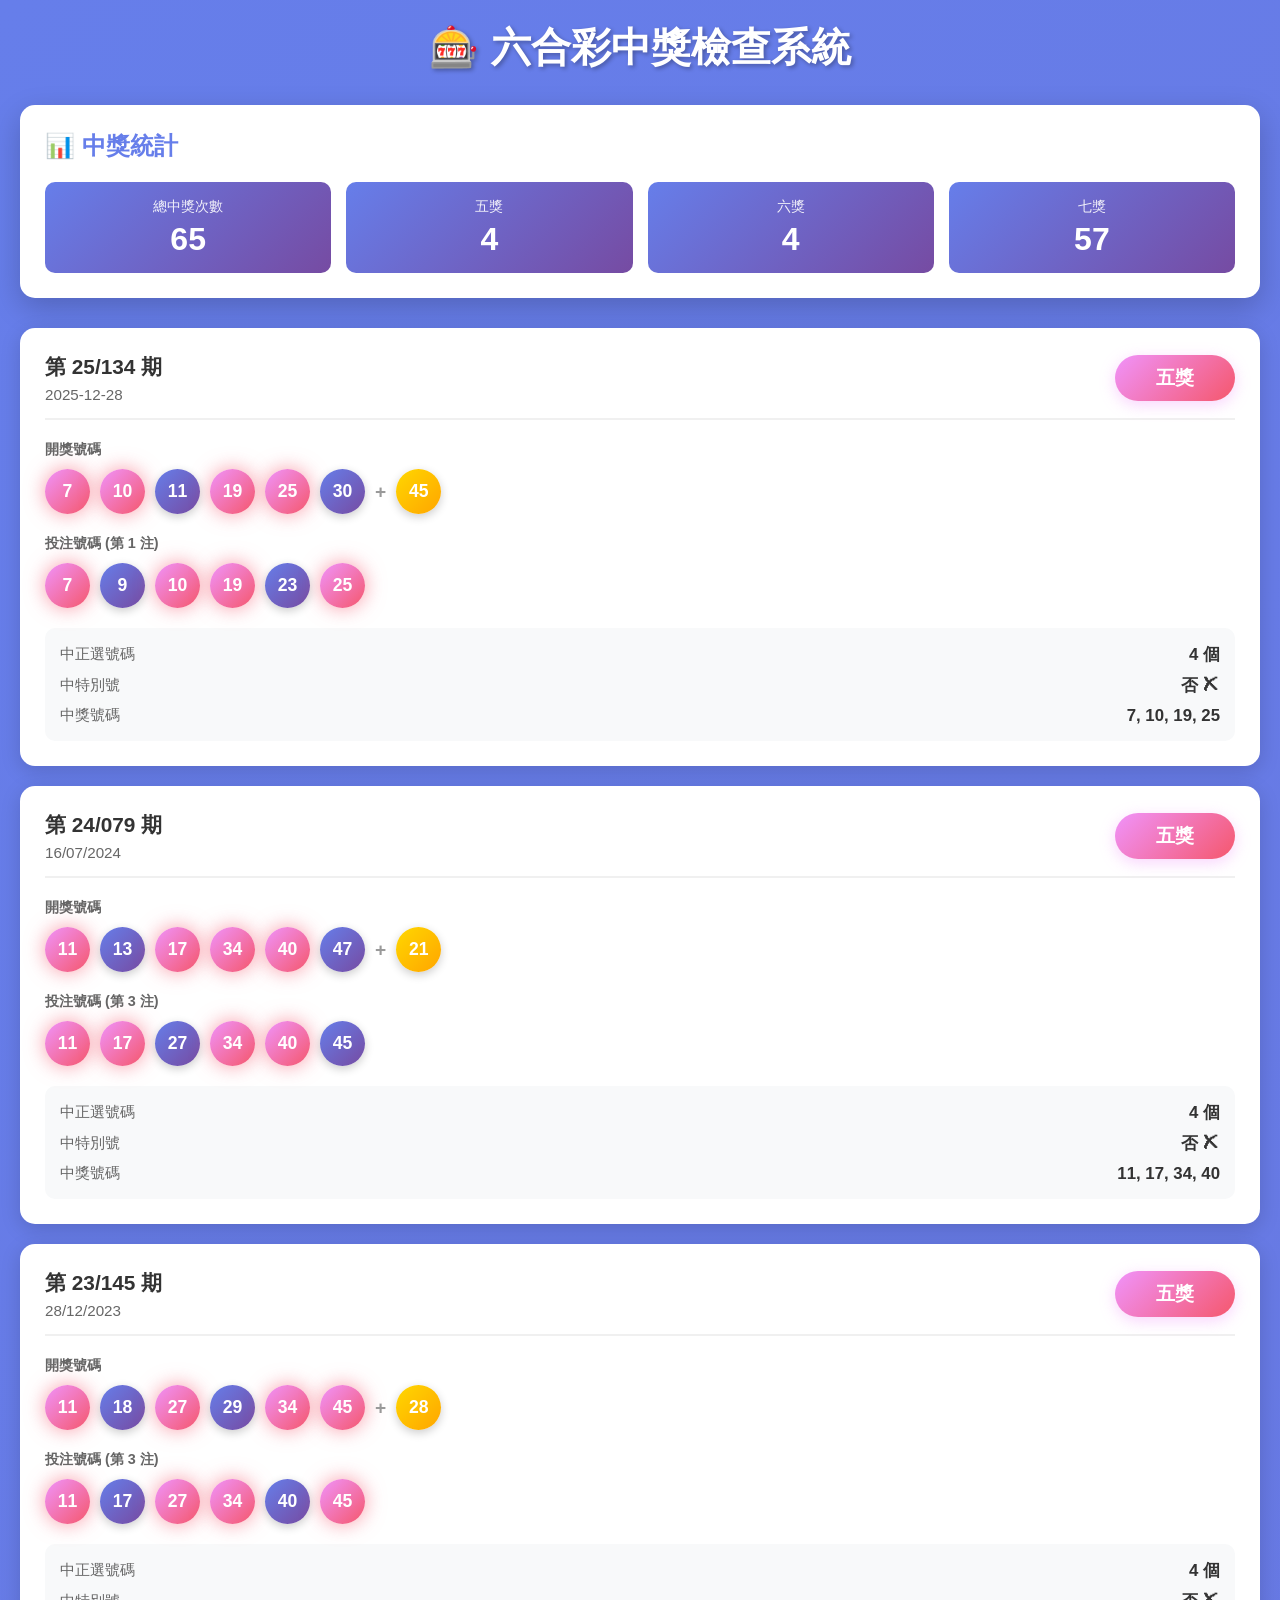
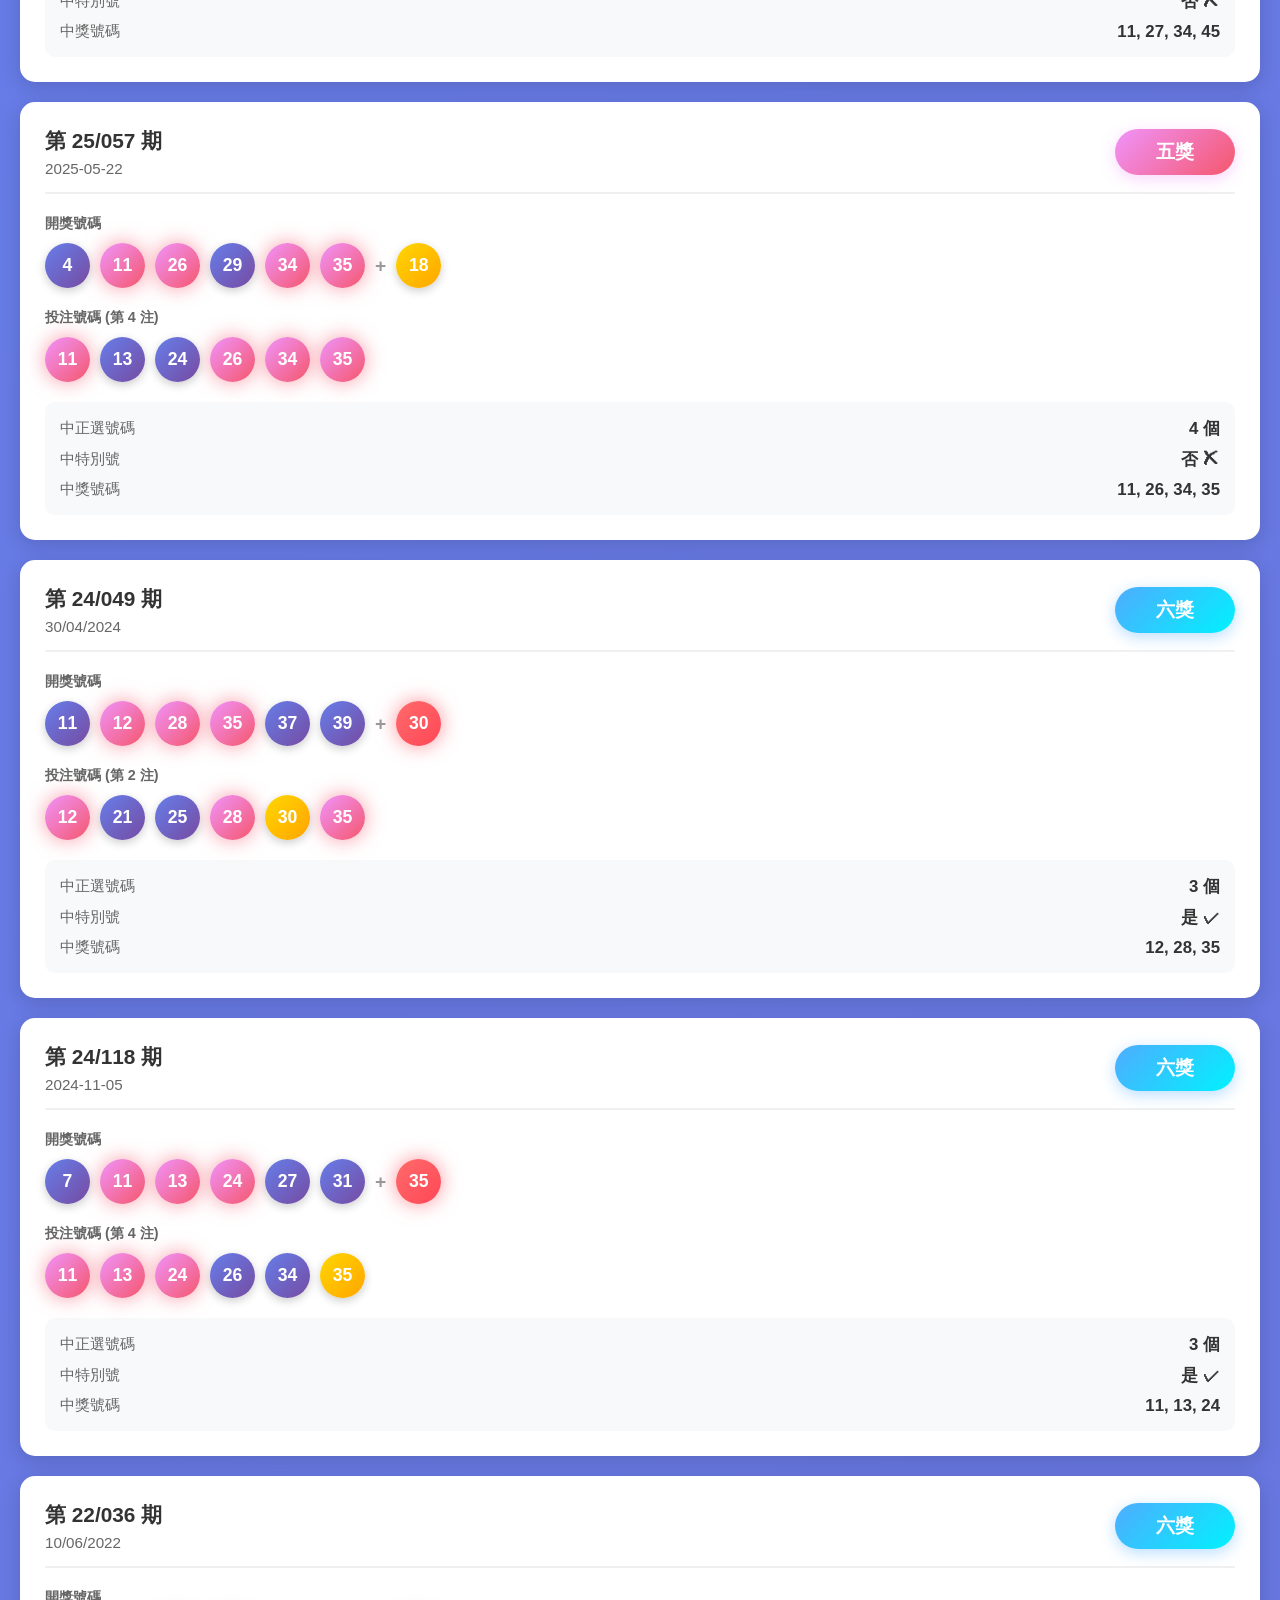
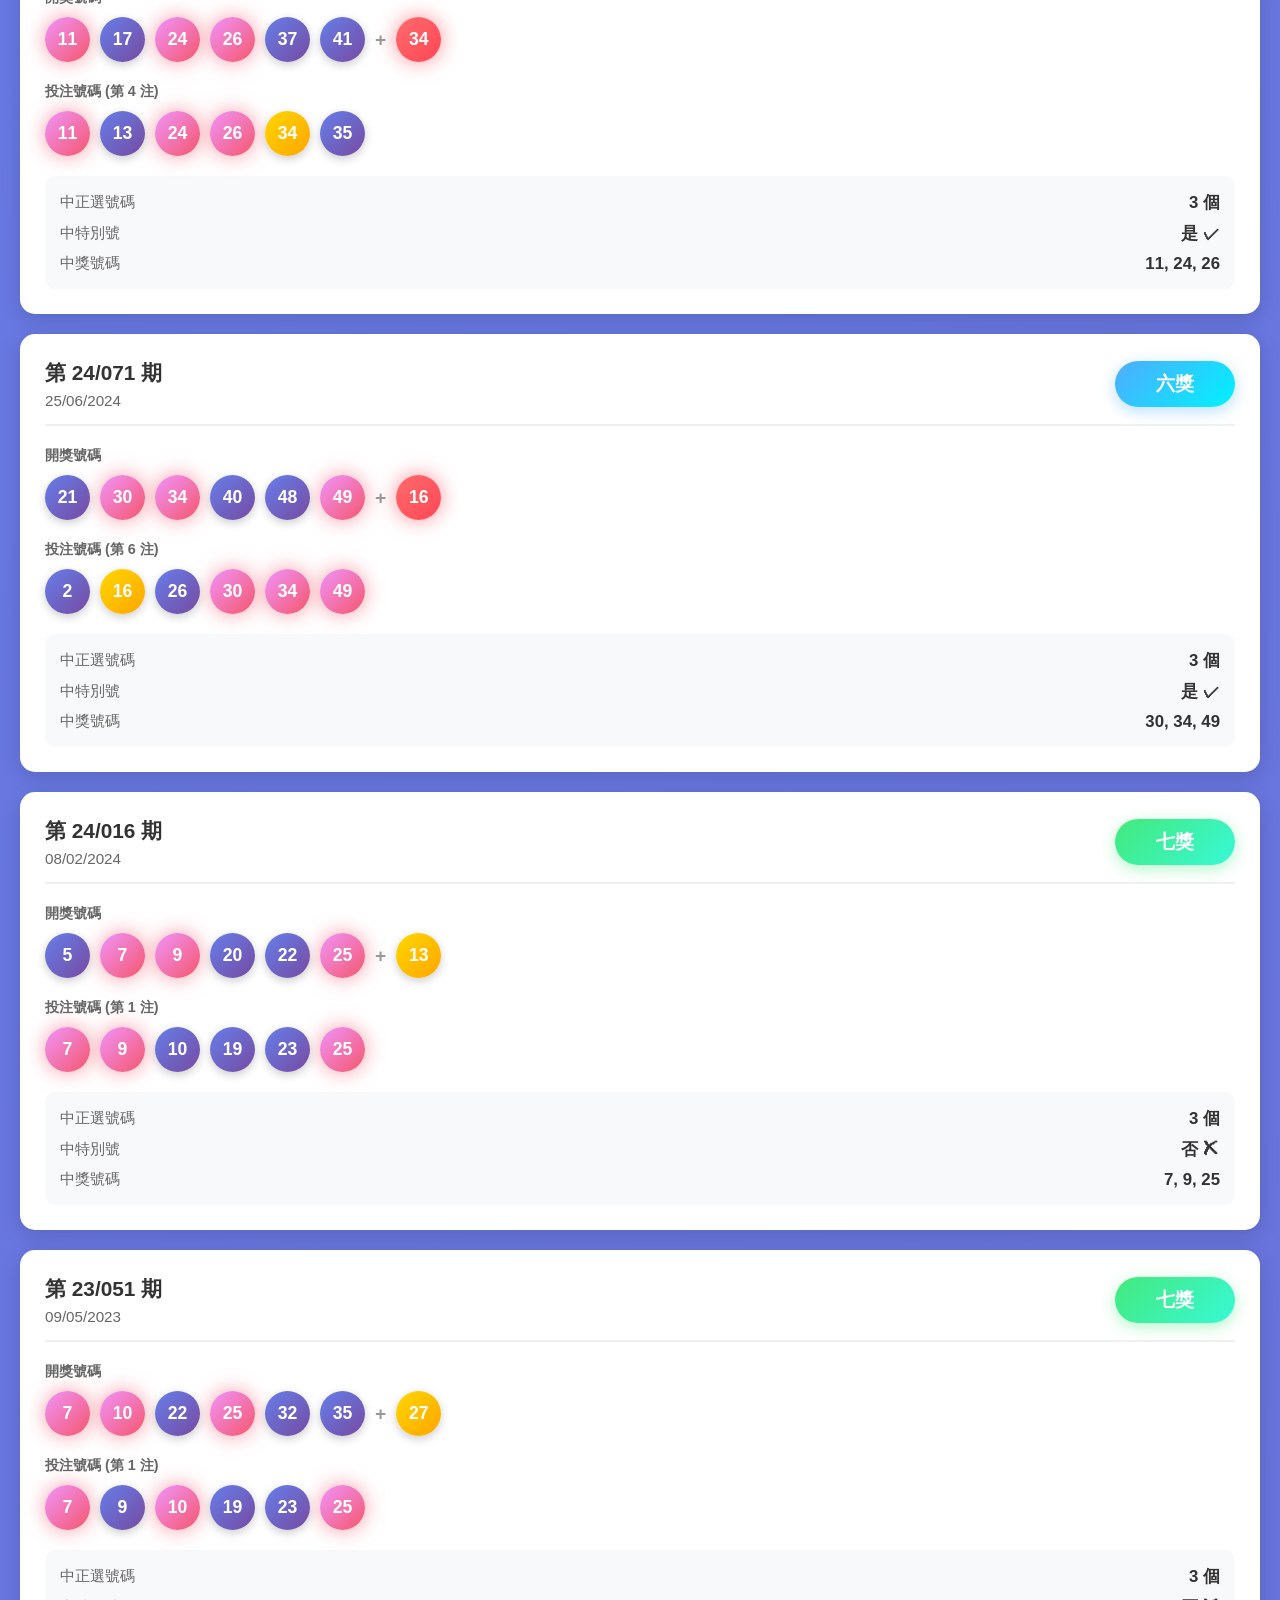
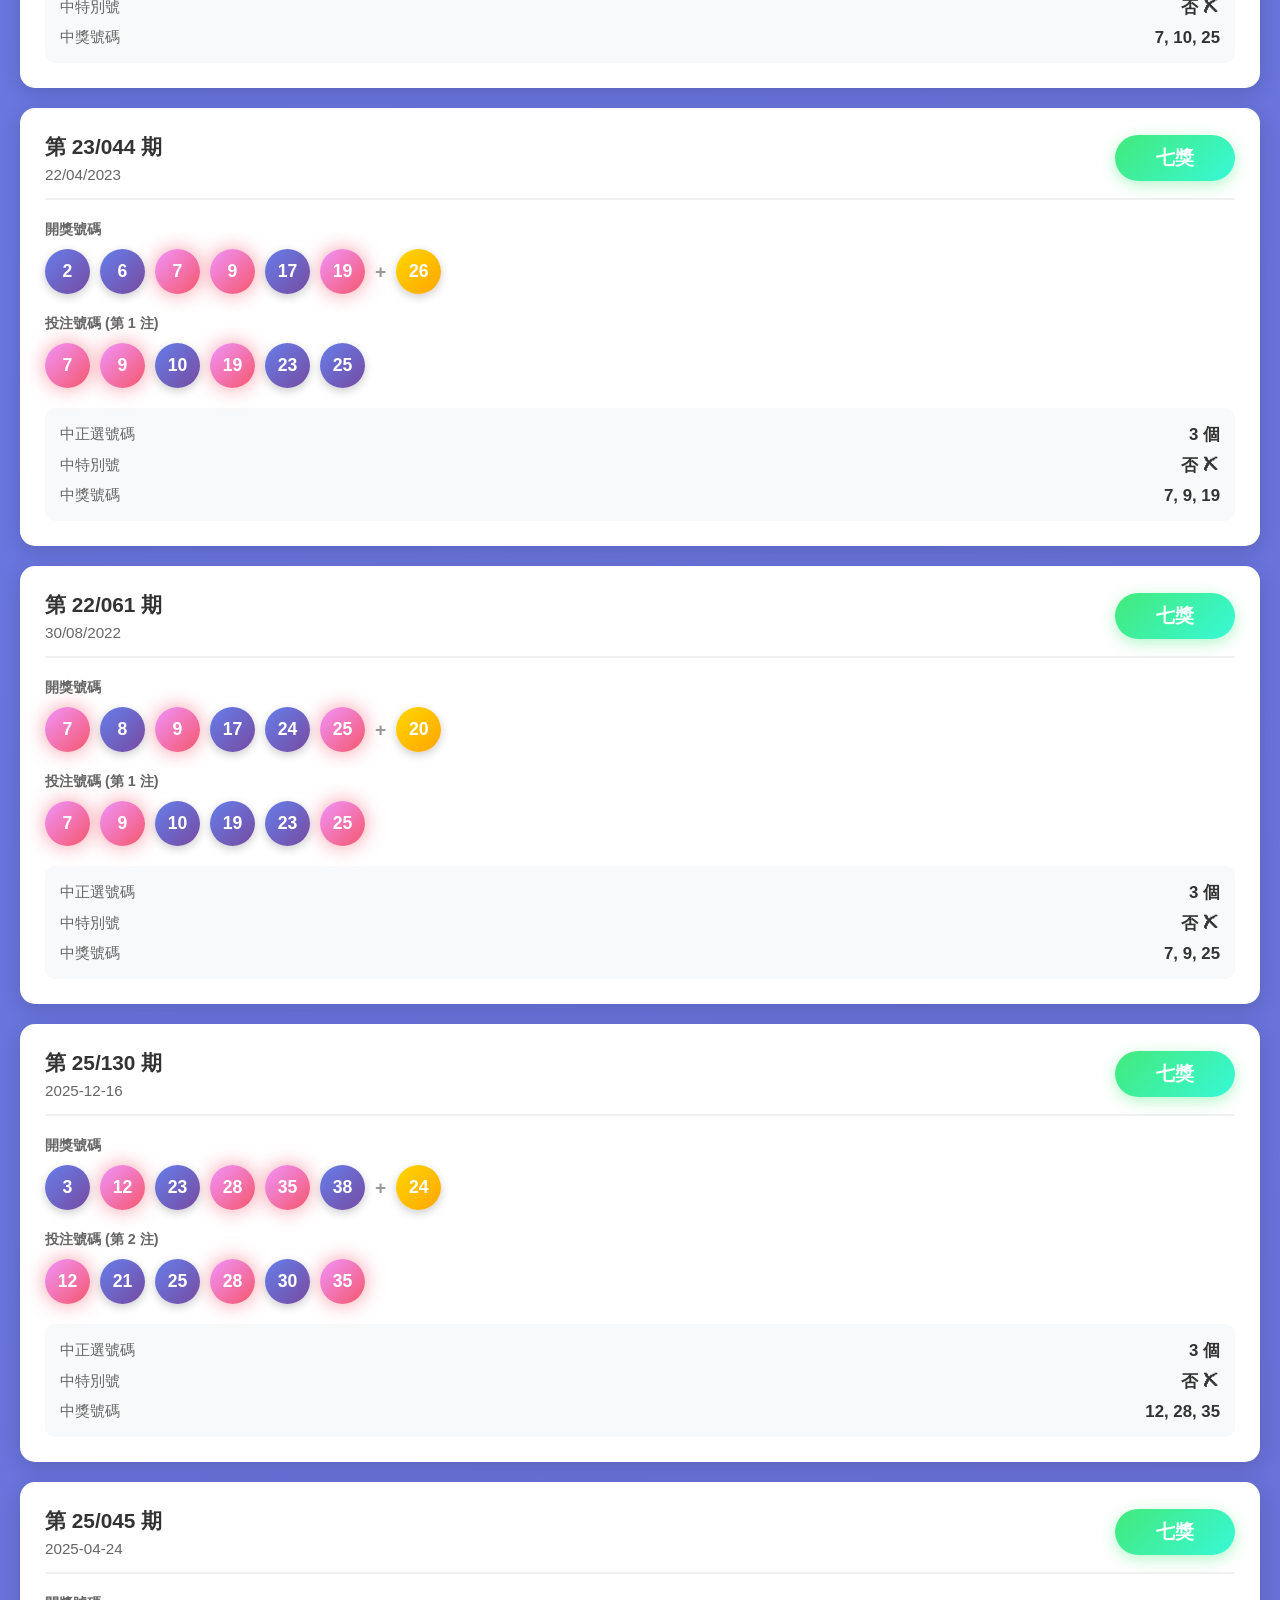
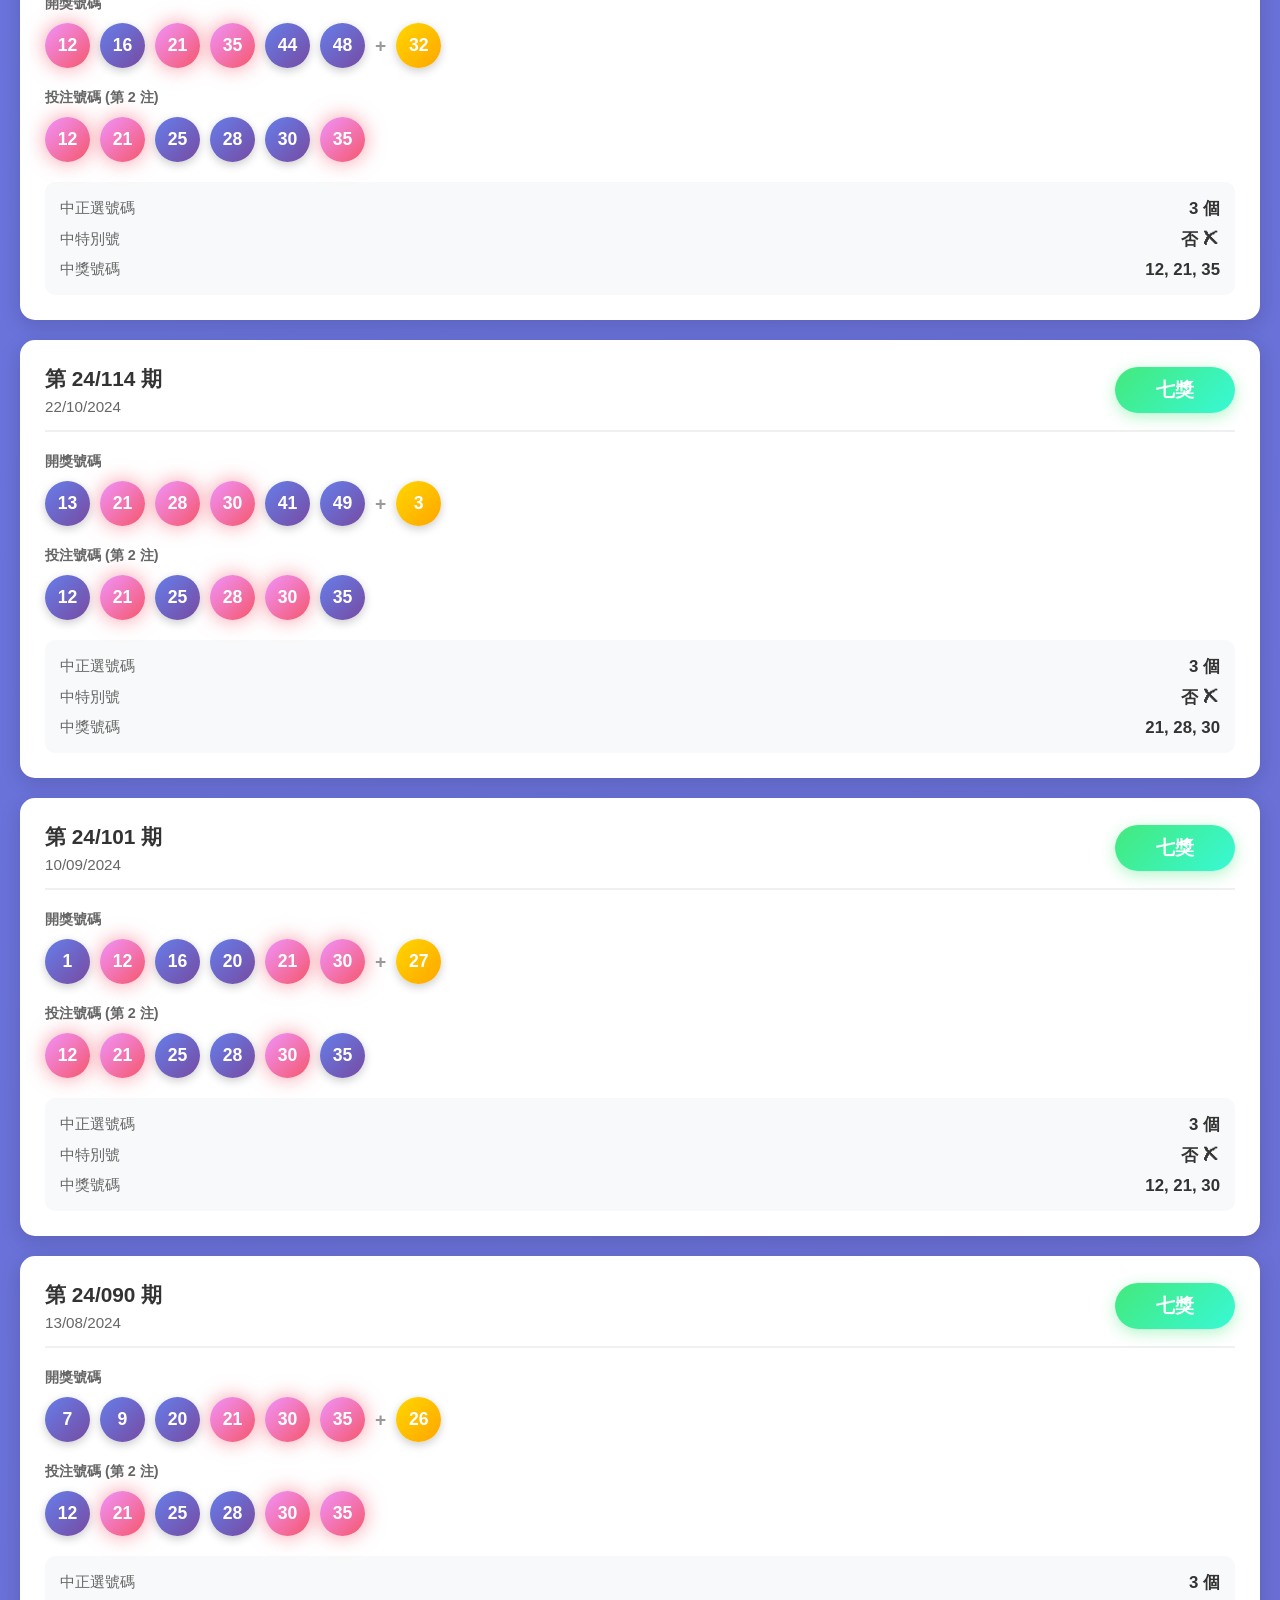
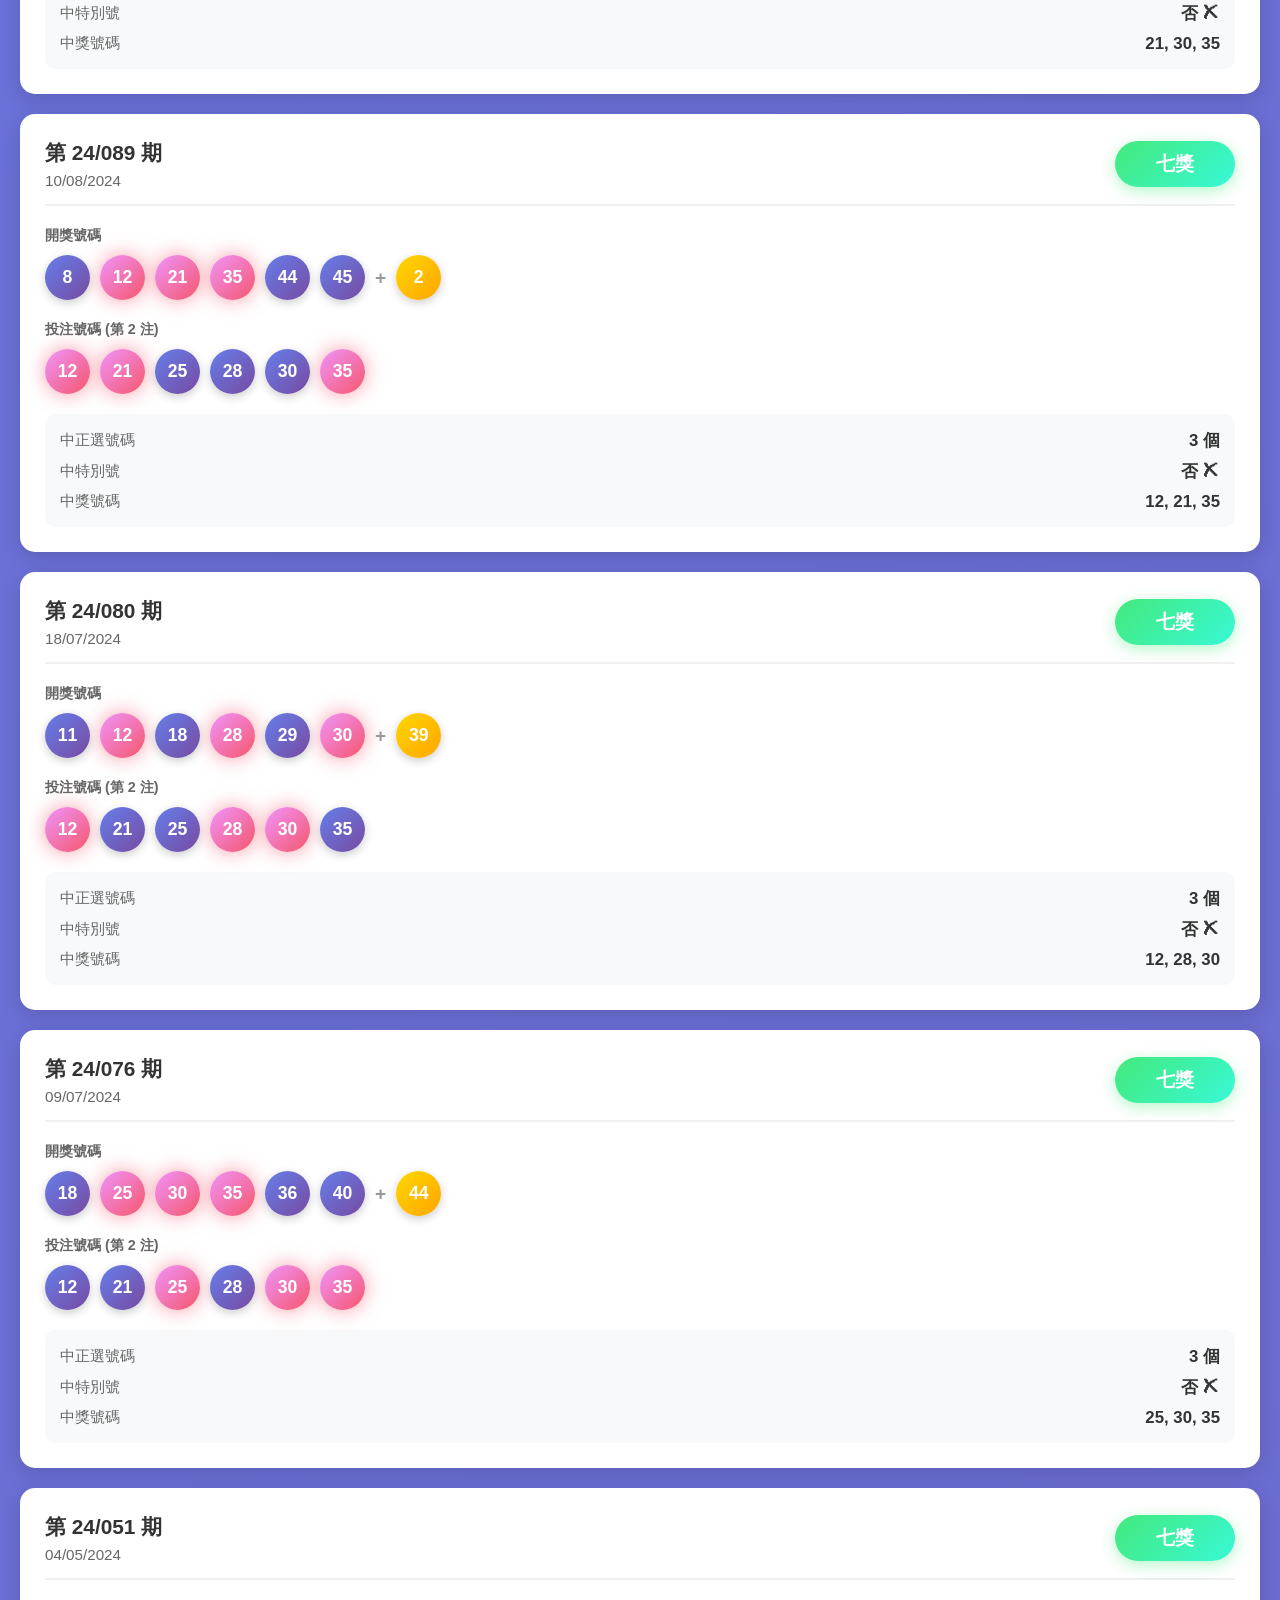
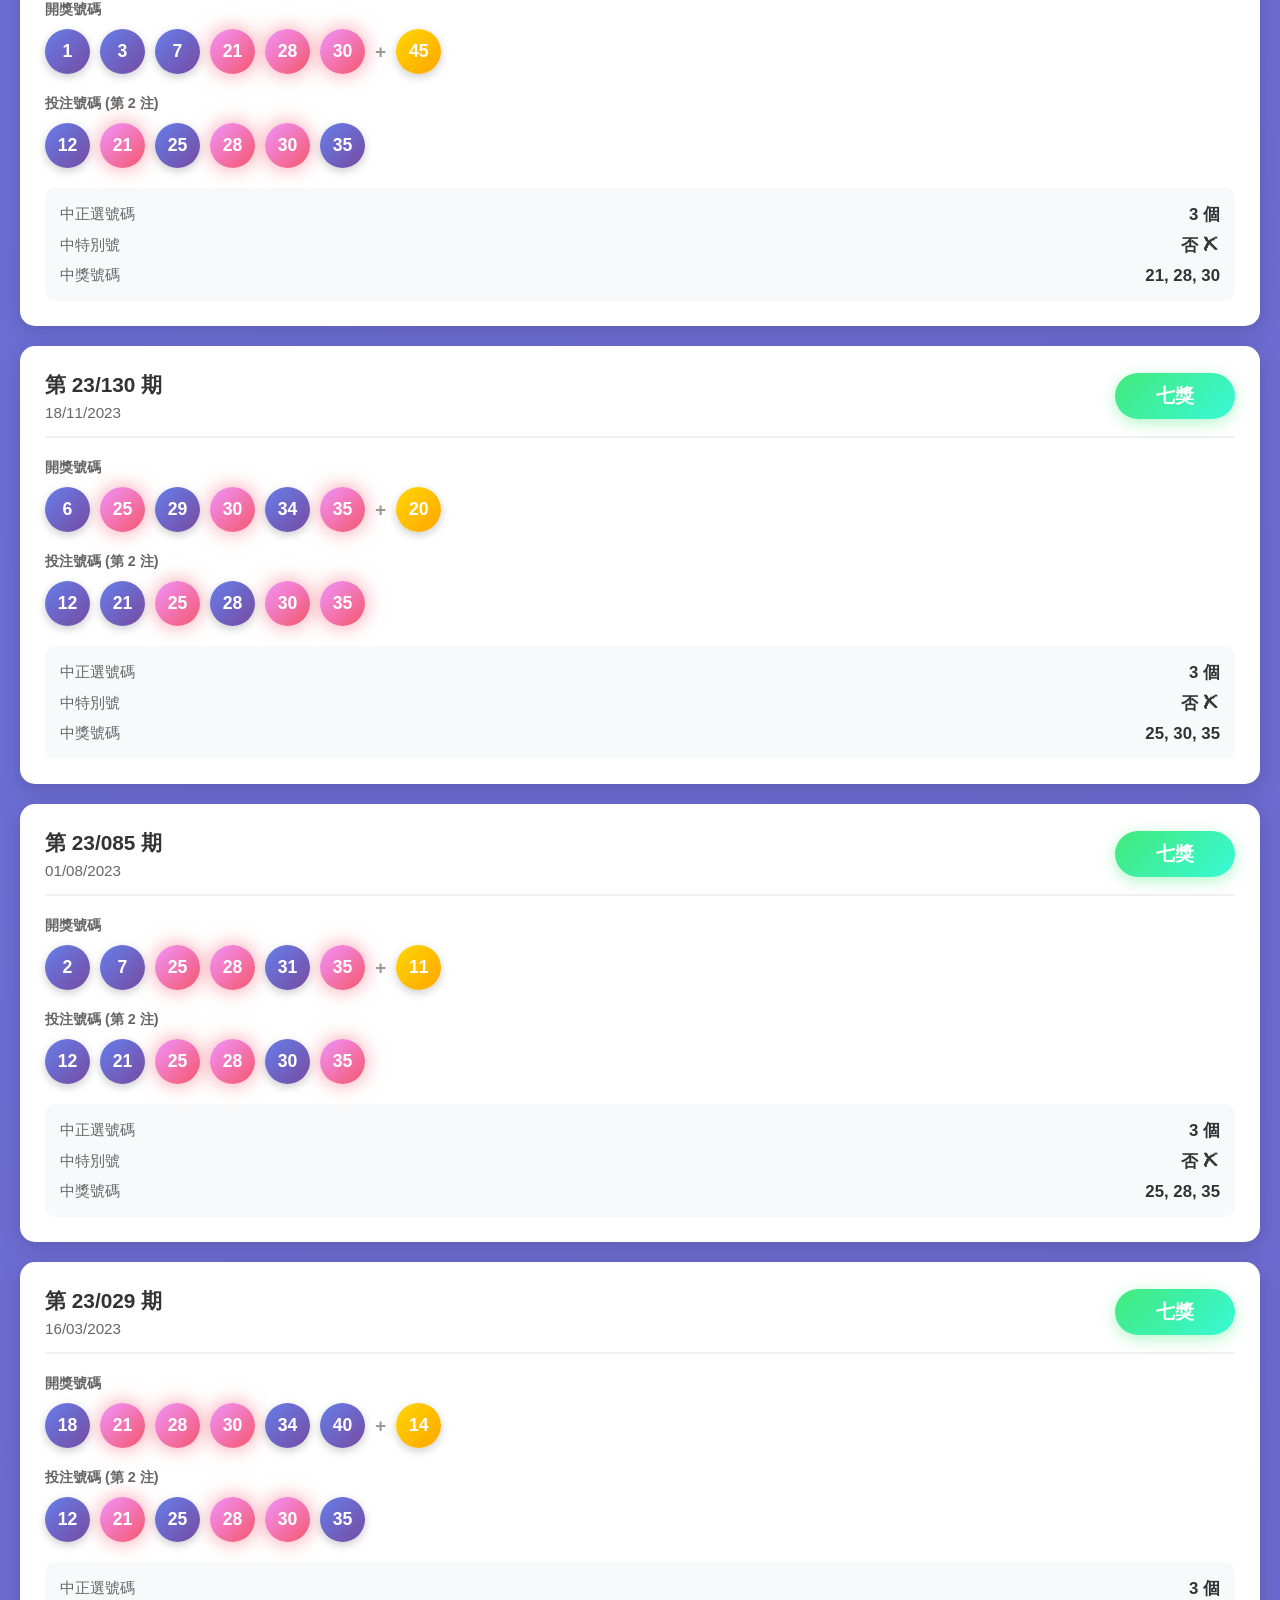
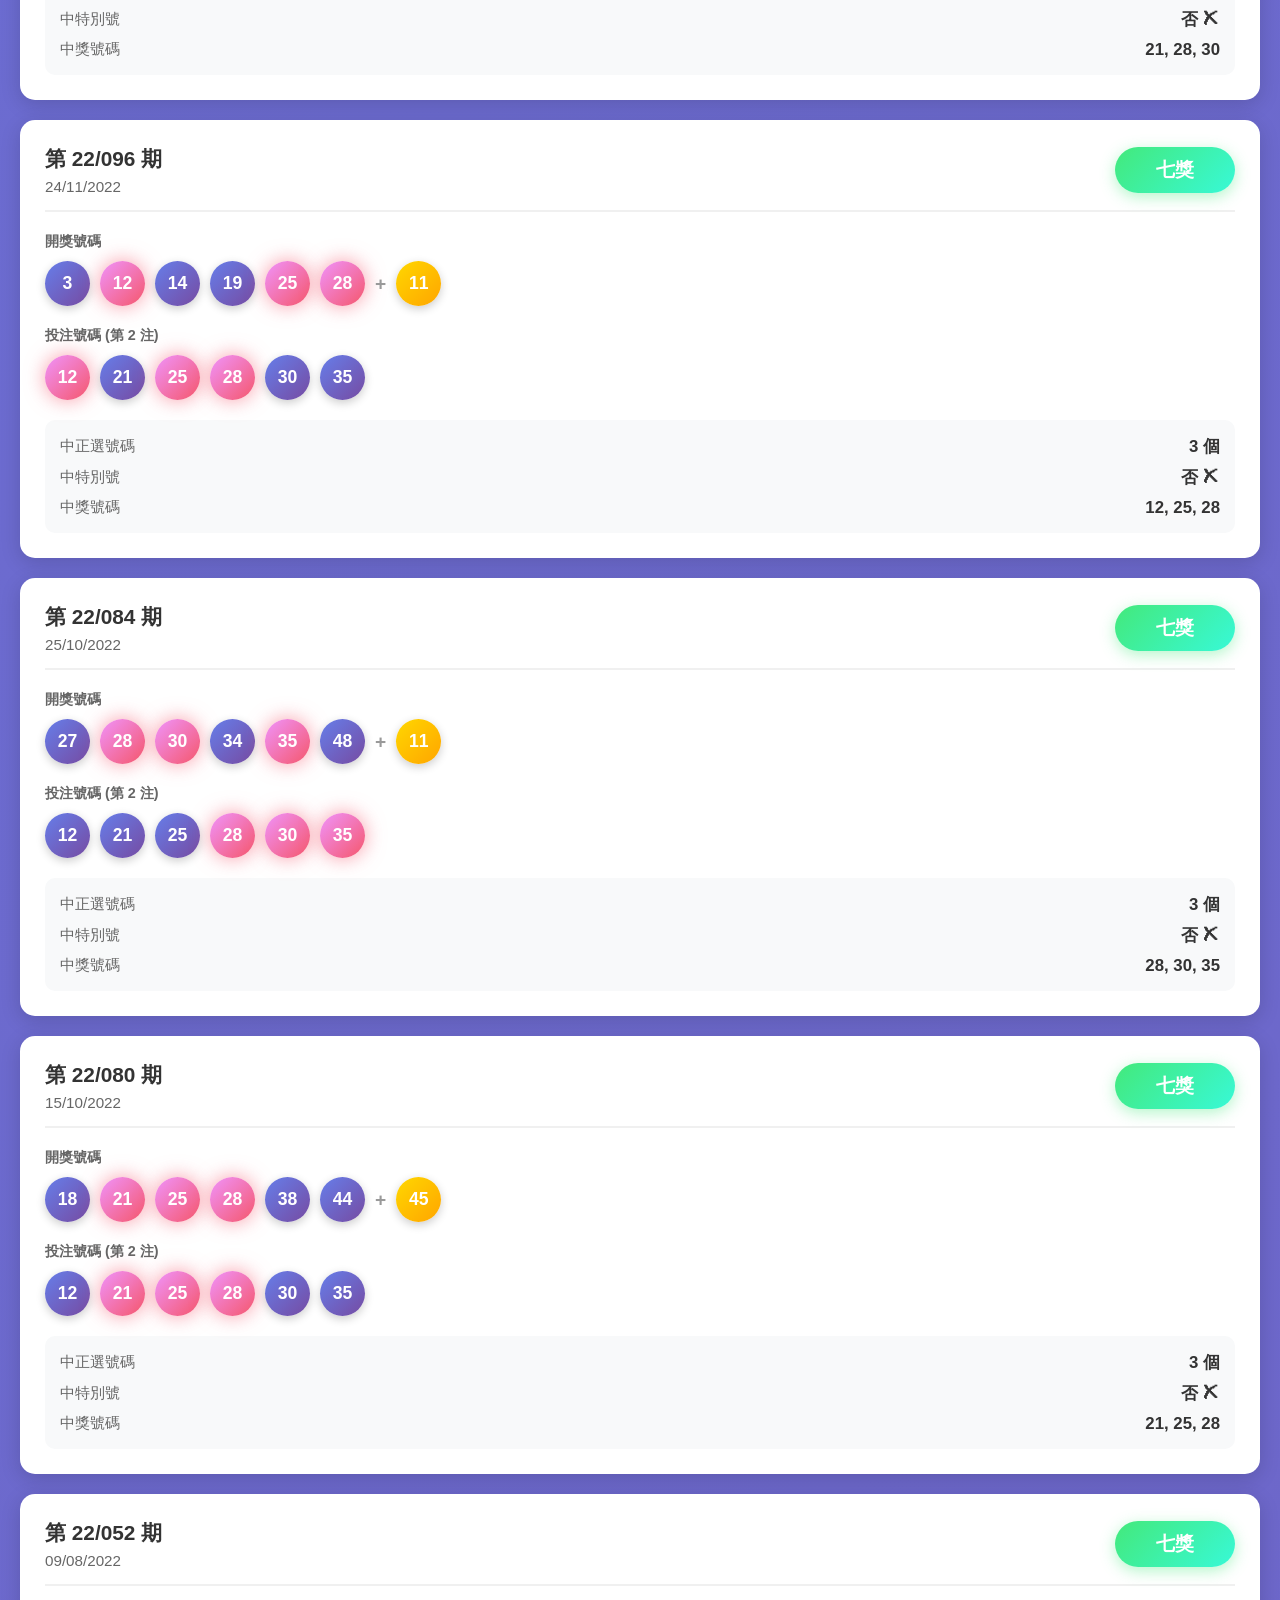
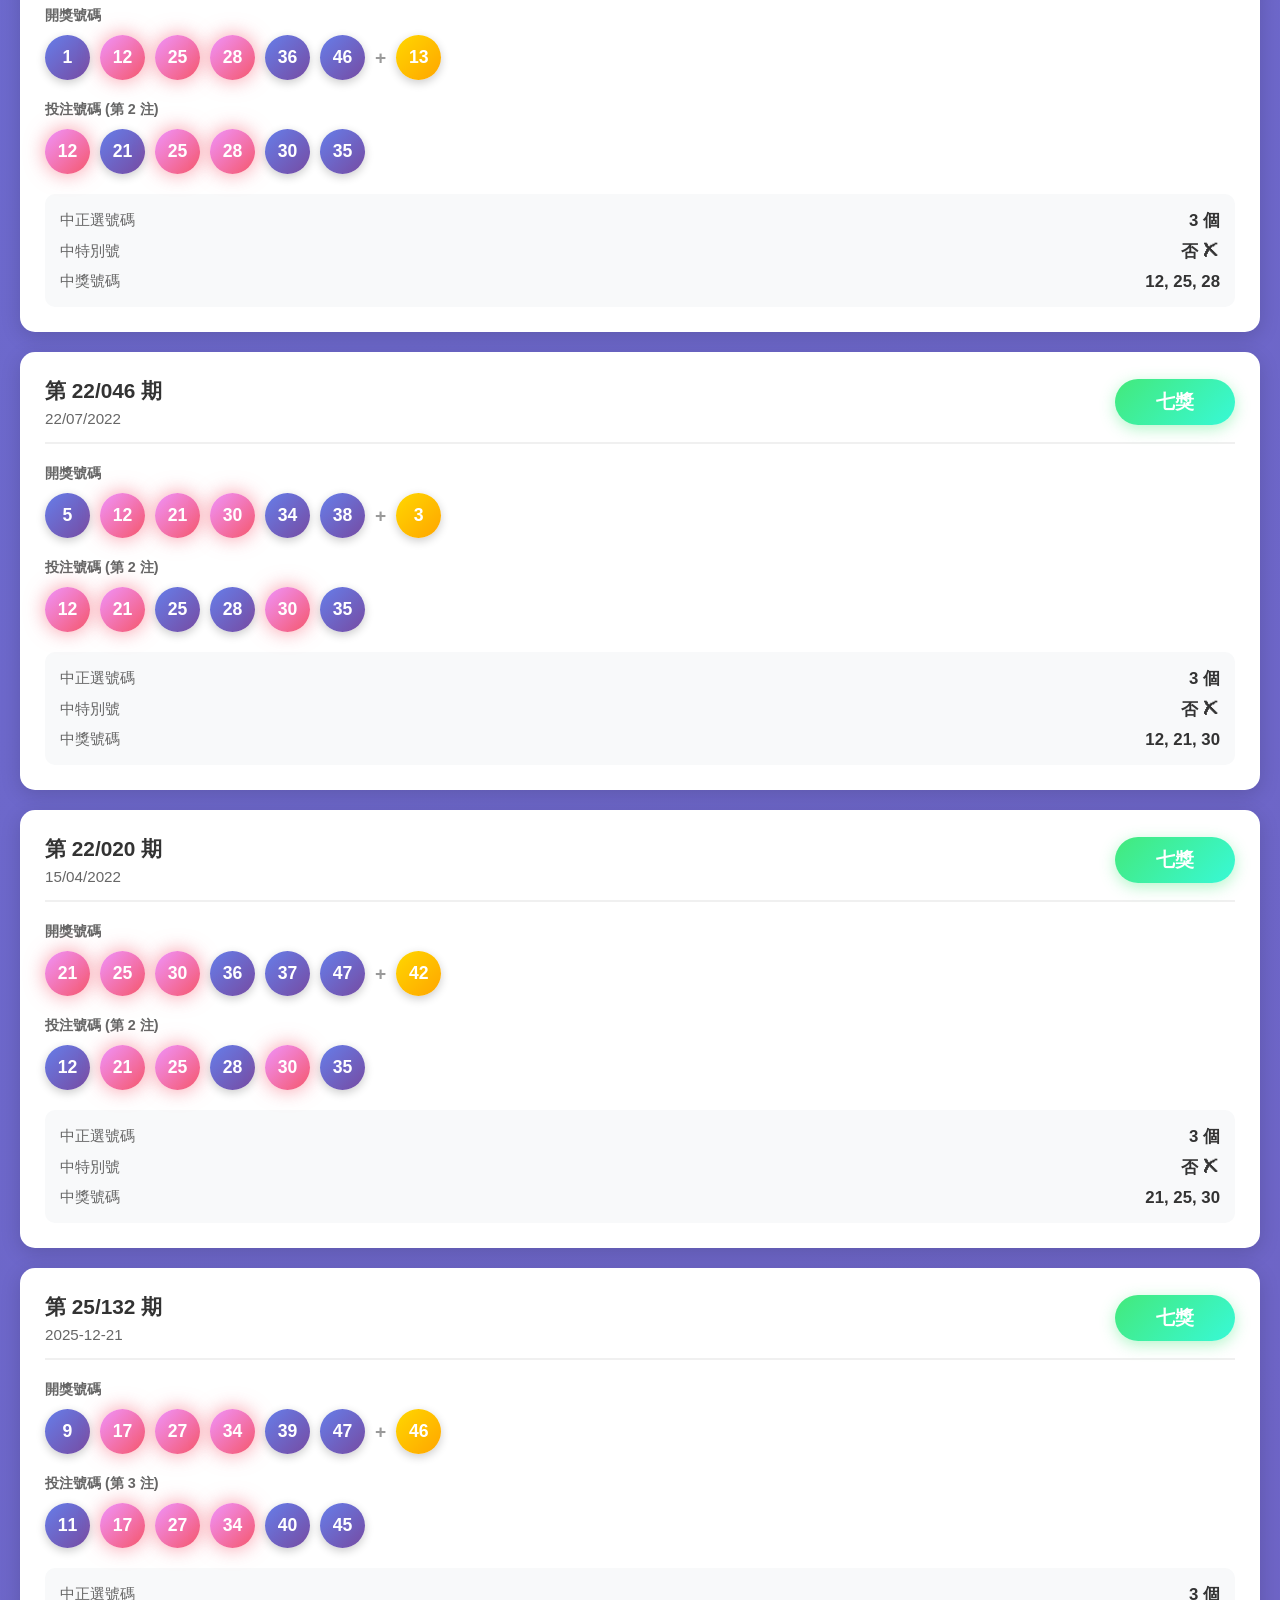
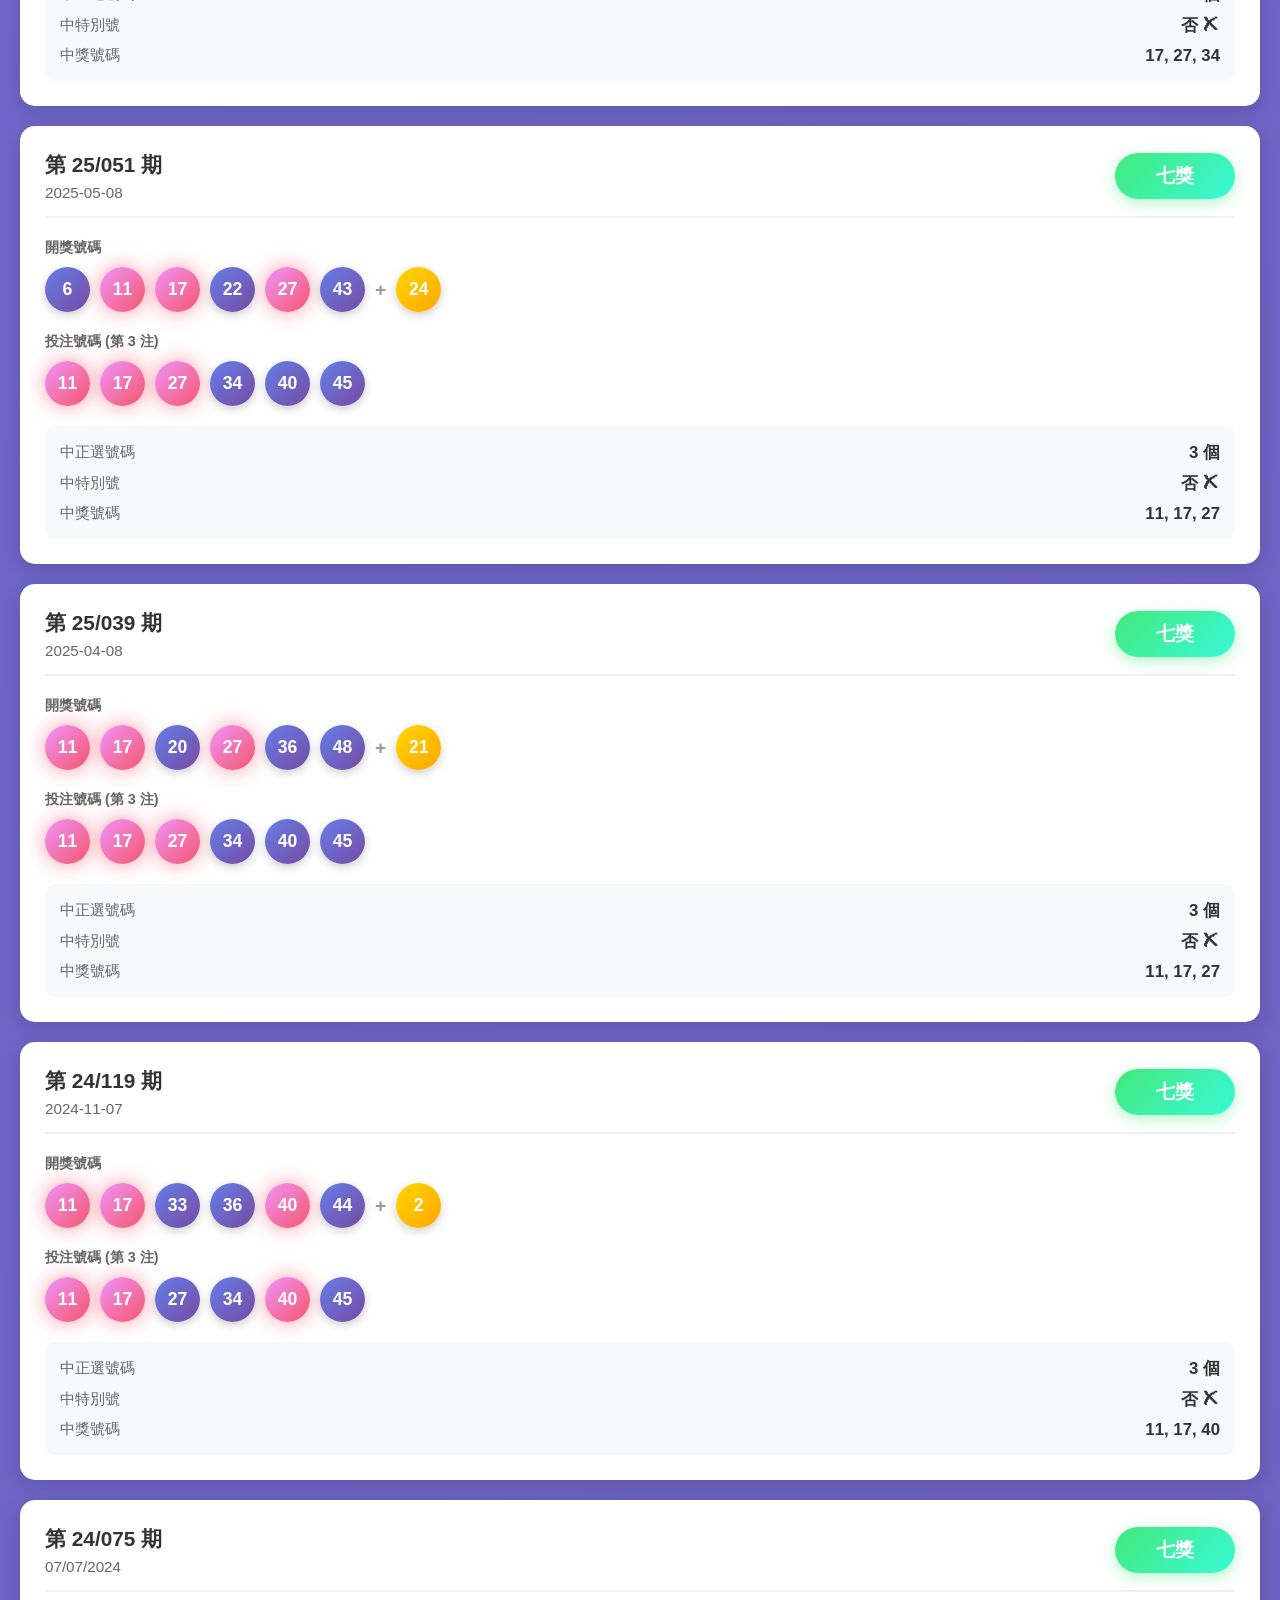
==== test.html @ ac67c07a "Add files via upload" ====
<!DOCTYPE html>
<html lang="zh-TW">
<head>
    <meta charset="UTF-8">
    <meta name="viewport" content="width=device-width, initial-scale=1.0">
    <title>六合彩中獎檢查系統</title>
    <style>
        * {
            margin: 0;
            padding: 0;
            box-sizing: border-box;
        }

        body {
            font-family: 'Microsoft JhengHei', 'PingFang TC', sans-serif;
            background: linear-gradient(135deg, #667eea 0%, #764ba2 100%);
            min-height: 100vh;
            padding: 20px;
        }

        .container {
            max-width: 1400px;
            margin: 0 auto;
        }

        h1 {
            text-align: center;
            color: white;
            margin-bottom: 30px;
            font-size: 2.5em;
            text-shadow: 2px 2px 4px rgba(0,0,0,0.3);
        }

        .summary {
            background: white;
            border-radius: 15px;
            padding: 25px;
            margin-bottom: 30px;
            box-shadow: 0 10px 30px rgba(0,0,0,0.2);
        }

        .summary h2 {
            color: #667eea;
            margin-bottom: 15px;
            font-size: 1.5em;
        }

        .summary-stats {
            display: grid;
            grid-template-columns: repeat(auto-fit, minmax(150px, 1fr));
            gap: 15px;
            margin-top: 20px;
        }

        .stat-item {
            background: linear-gradient(135deg, #667eea 0%, #764ba2 100%);
            color: white;
            padding: 15px;
            border-radius: 10px;
            text-align: center;
        }

        .stat-item .label {
            font-size: 0.9em;
            opacity: 0.9;
            margin-bottom: 5px;
        }

        .stat-item .value {
            font-size: 2em;
            font-weight: bold;
        }

        .results-container {
            display: grid;
            gap: 20px;
        }

        .result-card {
            background: white;
            border-radius: 15px;
            padding: 25px;
            box-shadow: 0 5px 20px rgba(0,0,0,0.15);
            transition: transform 0.3s ease, box-shadow 0.3s ease;
        }

        .result-card:hover {
            transform: translateY(-5px);
            box-shadow: 0 10px 30px rgba(0,0,0,0.25);
        }

        .result-header {
            display: flex;
            justify-content: space-between;
            align-items: center;
            margin-bottom: 20px;
            padding-bottom: 15px;
            border-bottom: 2px solid #f0f0f0;
        }

        .draw-info {
            flex: 1;
        }

        .draw-number {
            font-size: 1.3em;
            font-weight: bold;
            color: #333;
            margin-bottom: 5px;
        }

        .draw-date {
            color: #666;
            font-size: 0.95em;
        }

        .prize-badge {
            padding: 10px 25px;
            border-radius: 25px;
            font-weight: bold;
            font-size: 1.2em;
            text-align: center;
            min-width: 120px;
        }

        .prize-1 { background: linear-gradient(135deg, #FFD700, #FFA500); color: #fff; box-shadow: 0 4px 15px rgba(255,215,0,0.4); }
        .prize-2 { background: linear-gradient(135deg, #C0C0C0, #A8A8A8); color: #fff; box-shadow: 0 4px 15px rgba(192,192,192,0.4); }
        .prize-3 { background: linear-gradient(135deg, #CD7F32, #B8860B); color: #fff; box-shadow: 0 4px 15px rgba(205,127,50,0.4); }
        .prize-4 { background: linear-gradient(135deg, #667eea, #764ba2); color: #fff; box-shadow: 0 4px 15px rgba(102,126,234,0.4); }
        .prize-5 { background: linear-gradient(135deg, #f093fb, #f5576c); color: #fff; box-shadow: 0 4px 15px rgba(240,147,251,0.4); }
        .prize-6 { background: linear-gradient(135deg, #4facfe, #00f2fe); color: #fff; box-shadow: 0 4px 15px rgba(79,172,254,0.4); }
        .prize-7 { background: linear-gradient(135deg, #43e97b, #38f9d7); color: #fff; box-shadow: 0 4px 15px rgba(67,233,123,0.4); }

        .numbers-section {
            margin-bottom: 20px;
        }

        .section-title {
            font-size: 0.9em;
            color: #666;
            margin-bottom: 10px;
            font-weight: 600;
        }

        .numbers-row {
            display: flex;
            align-items: center;
            gap: 10px;
            flex-wrap: wrap;
        }

        .number-ball {
            width: 45px;
            height: 45px;
            border-radius: 50%;
            display: flex;
            align-items: center;
            justify-content: center;
            font-weight: bold;
            font-size: 1.1em;
            color: white;
            background: linear-gradient(135deg, #667eea 0%, #764ba2 100%);
            box-shadow: 0 3px 10px rgba(0,0,0,0.2);
        }

        .number-ball.matched {
            background: linear-gradient(135deg, #f093fb 0%, #f5576c 100%);
            animation: pulse 1.5s ease-in-out infinite;
            box-shadow: 0 0 20px rgba(245,87,108,0.6);
        }

        .number-ball.extra {
            background: linear-gradient(135deg, #FFD700 0%, #FFA500 100%);
        }

        .number-ball.extra.matched {
            background: linear-gradient(135deg, #FF6B6B 0%, #FF4757 100%);
            animation: pulse 1.5s ease-in-out infinite;
            box-shadow: 0 0 20px rgba(255,71,87,0.6);
        }

        @keyframes pulse {
            0%, 100% {
                transform: scale(1);
            }
            50% {
                transform: scale(1.1);
            }
        }

        .match-info {
            background: #f8f9fa;
            padding: 15px;
            border-radius: 10px;
            margin-top: 15px;
        }

        .match-detail {
            display: flex;
            justify-content: space-between;
            align-items: center;
            margin-bottom: 8px;
        }

        .match-detail:last-child {
            margin-bottom: 0;
        }

        .match-label {
            color: #666;
            font-size: 0.95em;
        }

        .match-value {
            font-weight: bold;
            color: #333;
            font-size: 1.05em;
        }

        .no-results {
            text-align: center;
            padding: 60px 20px;
            background: white;
            border-radius: 15px;
            box-shadow: 0 5px 20px rgba(0,0,0,0.15);
        }

        .no-results h2 {
            color: #667eea;
            margin-bottom: 15px;
            font-size: 1.8em;
        }

        .no-results p {
            color: #666;
            font-size: 1.1em;
        }

        .plus-sign {
            font-size: 1.2em;
            color: #999;
            font-weight: bold;
        }

        @media (max-width: 768px) {
            h1 {
                font-size: 1.8em;
            }

            .result-header {
                flex-direction: column;
                align-items: flex-start;
                gap: 15px;
            }

            .prize-badge {
                width: 100%;
            }

            .number-ball {
                width: 40px;
                height: 40px;
                font-size: 1em;
            }
        }
    </style>
</head>
<body>
    <div class="container">
        <h1>🎰 六合彩中獎檢查系統</h1>
        <div class="summary" id="summary"></div>
        <div class="results-container" id="results"></div>
    </div>

    <script>
        const buyData = [
            [7,9,10,19,23,25],
            [12,21,25,28,30,35],
            [11, 17, 27, 34, 40, 45],
            [11, 13, 24, 26, 34, 35],
            [5, 12, 13, 22, 32, 48],
            [2, 16, 26, 30, 34, 49],
        ];
        // 嵌入真實六合彩數據
        const lotteryData = [
        {draw_number: "26/001", draw_date: "2026-01-03", numbers: [2, 10, 13, 16, 20, 21], extra_number: 14},
        {draw_number: "25/134", draw_date: "2025-12-28", numbers: [7, 10, 11, 19, 25, 30], extra_number: 45},
        {draw_number: "25/133", draw_date: "2025-12-25", numbers: [1, 2, 4, 30, 41, 43], extra_number: 13},
        {draw_number: "25/132", draw_date: "2025-12-21", numbers: [9, 17, 27, 34, 39, 47], extra_number: 46},
        {draw_number: "25/131", draw_date: "2025-12-18", numbers: [6, 23, 28, 31, 33, 34], extra_number: 11},
        {draw_number: "25/130", draw_date: "2025-12-16", numbers: [3, 12, 23, 28, 35, 38], extra_number: 24},
        {draw_number: "25/129", draw_date: "2025-12-13", numbers: [10, 17, 19, 28, 45, 49], extra_number: 1},
        {draw_number: "25/128", draw_date: "2025-12-11", numbers: [1, 5, 6, 25, 30, 42], extra_number: 43},
        {draw_number: "25/127", draw_date: "2025-12-06", numbers: [4, 6, 26, 28, 34, 40], extra_number: 25},
        {draw_number: "25/126", draw_date: "2025-12-02", numbers: [6, 18, 29, 34, 37, 38], extra_number: 39},
        {draw_number: "25/125", draw_date: "2025-11-25", numbers: [1, 2, 17, 35, 37, 48], extra_number: 8},
        {draw_number: "25/124", draw_date: "2025-11-20", numbers: [19, 26, 33, 35, 36, 39], extra_number: 5},
        {draw_number: "25/123", draw_date: "2025-11-18", numbers: [2, 4, 10, 26, 28, 36], extra_number: 23},
        {draw_number: "25/122", draw_date: "2025-11-16", numbers: [2, 11, 13, 28, 38, 47], extra_number: 7},
        {draw_number: "25/121", draw_date: "2025-11-13", numbers: [10, 11, 28, 30, 37, 39], extra_number: 15},
        {draw_number: "25/120", draw_date: "2025-11-11", numbers: [18, 20, 28, 37, 38, 40], extra_number: 41},
        {draw_number: "25/119", draw_date: "2025-11-08", numbers: [7, 9, 16, 17, 33, 46], extra_number: 49},
        {draw_number: "25/118", draw_date: "2025-11-06", numbers: [10, 17, 22, 33, 40, 41], extra_number: 31},
        {draw_number: "25/117", draw_date: "2025-11-04", numbers: [19, 20, 26, 28, 39, 44], extra_number: 4},
        {draw_number: "25/116", draw_date: "2025-10-28", numbers: [4, 7, 15, 21, 45, 46], extra_number: 24},
        {draw_number: "25/115", draw_date: "2025-10-25", numbers: [6, 7, 27, 36, 39, 43], extra_number: 1},
        {draw_number: "25/114", draw_date: "2025-10-23", numbers: [4, 19, 24, 25, 26, 46], extra_number: 39},
        {draw_number: "25/113", draw_date: "2025-10-21", numbers: [1, 8, 9, 11, 18, 32], extra_number: 13},
        {draw_number: "25/112", draw_date: "2025-10-18", numbers: [5, 13, 17, 18, 31, 44], extra_number: 2},
        {draw_number: "25/111", draw_date: "2025-10-16", numbers: [2, 11, 32, 40, 43, 48], extra_number: 12},
        {draw_number: "25/110", draw_date: "2025-10-14", numbers: [3, 15, 17, 24, 32, 44], extra_number: 20},
        {draw_number: "25/109", draw_date: "2025-10-11", numbers: [5, 6, 18, 19, 30, 39], extra_number: 7},
        {draw_number: "25/108", draw_date: "2025-10-09", numbers: [1, 3, 24, 31, 39, 45], extra_number: 7},
        {draw_number: "25/107", draw_date: "2025-10-06", numbers: [15, 17, 19, 23, 24, 34], extra_number: 33},
        {draw_number: "25/106", draw_date: "2025-09-30", numbers: [13, 21, 33, 41, 44, 46], extra_number: 43},
        {draw_number: "25/105", draw_date: "2025-09-27", numbers: [8, 14, 16, 18, 26, 48], extra_number: 44},
        {draw_number: "25/104", draw_date: "2025-09-25", numbers: [2, 11, 22, 27, 46, 47], extra_number: 32},
        {draw_number: "25/103", draw_date: "2025-09-20", numbers: [8, 13, 17, 24, 36, 43], extra_number: 41},
        {draw_number: "25/102", draw_date: "2025-09-18", numbers: [22, 33, 35, 36, 37, 48], extra_number: 30},
        {draw_number: "25/101", draw_date: "2025-09-16", numbers: [14, 21, 22, 28, 32, 33], extra_number: 25},
        {draw_number: "25/100", draw_date: "2025-09-13", numbers: [15, 21, 23, 37, 47, 49], extra_number: 30},
        {draw_number: "25/099", draw_date: "2025-09-11", numbers: [11, 21, 22, 25, 32, 44], extra_number: 38},
        {draw_number: "25/098", draw_date: "2025-09-09", numbers: [7, 15, 32, 40, 42, 44], extra_number: 9},
        {draw_number: "25/097", draw_date: "2025-09-06", numbers: [6, 19, 22, 23, 34, 43], extra_number: 11},
        {draw_number: "25/096", draw_date: "2025-09-02", numbers: [5, 18, 23, 24, 29, 49], extra_number: 11},
        {draw_number: "25/095", draw_date: "2025-08-30", numbers: [6, 18, 31, 33, 44, 49], extra_number: 2},
        {draw_number: "25/094", draw_date: "2025-08-28", numbers: [5, 36, 39, 44, 48, 49], extra_number: 32},
        {draw_number: "25/093", draw_date: "2025-08-26", numbers: [2, 3, 16, 25, 38, 48], extra_number: 6},
        {draw_number: "25/092", draw_date: "2025-08-23", numbers: [17, 22, 26, 36, 39, 45], extra_number: 14},
        {draw_number: "25/091", draw_date: "2025-08-21", numbers: [6, 8, 10, 23, 32, 45], extra_number: 3},
        {draw_number: "25/090", draw_date: "2025-08-19", numbers: [28, 32, 34, 37, 45, 49], extra_number: 7},
        {draw_number: "25/089", draw_date: "2025-08-16", numbers: [4, 10, 15, 20, 32, 38], extra_number: 26},
        {draw_number: "25/088", draw_date: "2025-08-14", numbers: [1, 13, 25, 27, 31, 34], extra_number: 33},
        {draw_number: "25/087", draw_date: "2025-08-12", numbers: [8, 16, 18, 28, 29, 32], extra_number: 20},
        {draw_number: "25/086", draw_date: "2025-08-09", numbers: [25, 36, 44, 45, 48, 49], extra_number: 13},
        {draw_number: "25/085", draw_date: "2025-08-07", numbers: [3, 7, 25, 29, 37, 39], extra_number: 8},
        {draw_number: "25/084", draw_date: "2025-08-02", numbers: [10, 14, 18, 21, 34, 44], extra_number: 24},
        {draw_number: "25/083", draw_date: "2025-07-31", numbers: [10, 21, 23, 27, 35, 47], extra_number: 39},
        {draw_number: "25/082", draw_date: "2025-07-29", numbers: [9, 11, 17, 28, 35, 43], extra_number: 42},
        {draw_number: "25/081", draw_date: "2025-07-26", numbers: [19, 22, 25, 32, 33, 45], extra_number: 36},
        {draw_number: "25/080", draw_date: "2025-07-21", numbers: [17, 20, 28, 31, 35, 48], extra_number: 32},
        {draw_number: "25/079", draw_date: "2025-07-19", numbers: [6, 25, 29, 40, 48, 49], extra_number: 42},
        {draw_number: "25/078", draw_date: "2025-07-17", numbers: [12, 19, 31, 37, 42, 45], extra_number: 15},
            {draw_number: "25/077", draw_date: "2025-07-15", numbers: [9, 12, 23, 30, 31, 44], extra_number: 5},
            {draw_number: "25/076", draw_date: "2025-07-12", numbers: [5, 17, 20, 24, 27, 35], extra_number: 38},
            {draw_number: "25/075", draw_date: "2025-07-10", numbers: [6, 13, 23, 25, 32, 39], extra_number: 34},
            {draw_number: "25/074", draw_date: "2025-07-08", numbers: [13, 16, 17, 22, 23, 35], extra_number: 41},
            {draw_number: "25/073", draw_date: "2025-07-06", numbers: [5, 9, 22, 33, 46, 47], extra_number: 36},
            {draw_number: "25/072", draw_date: "2025-07-03", numbers: [7, 17, 24, 35, 37, 45], extra_number: 30},
            {draw_number: "25/071", draw_date: "2025-06-29", numbers: [19, 29, 32, 34, 42, 46], extra_number: 20},
            {draw_number: "25/070", draw_date: "2025-06-26", numbers: [9, 11, 23, 24, 29, 49], extra_number: 30},
            {draw_number: "25/069", draw_date: "2025-06-24", numbers: [3, 21, 28, 33, 45, 49], extra_number: 29},
            {draw_number: "25/068", draw_date: "2025-06-21", numbers: [2, 4, 19, 27, 31, 39], extra_number: 13},
            {draw_number: "25/067", draw_date: "2025-06-19", numbers: [7, 12, 13, 18, 34, 35], extra_number: 6},
            {draw_number: "25/066", draw_date: "2025-06-17", numbers: [5, 19, 30, 40, 44, 45], extra_number: 26},
            {draw_number: "25/065", draw_date: "2025-06-12", numbers: [6, 25, 32, 36, 39, 45], extra_number: 13},
            {draw_number: "25/064", draw_date: "2025-06-10", numbers: [9, 13, 35, 40, 45, 46], extra_number: 26},
            {draw_number: "25/063", draw_date: "2025-06-07", numbers: [9, 15, 27, 30, 34, 39], extra_number: 19},
            {draw_number: "25/062", draw_date: "2025-06-05", numbers: [18, 22, 24, 33, 39, 44], extra_number: 3},
            {draw_number: "25/061", draw_date: "2025-06-03", numbers: [1, 2, 13, 15, 41, 46], extra_number: 27},
            {draw_number: "25/060", draw_date: "2025-06-01", numbers: [12, 16, 28, 29, 38, 47], extra_number: 26},
            {draw_number: "25/059", draw_date: "2025-05-29", numbers: [5, 6, 16, 21, 24, 35], extra_number: 33},
            {draw_number: "25/058", draw_date: "2025-05-24", numbers: [6, 14, 15, 19, 45, 47], extra_number: 17},
            {draw_number: "25/057", draw_date: "2025-05-22", numbers: [4, 11, 26, 29, 34, 35], extra_number: 18},
            {draw_number: "25/056", draw_date: "2025-05-20", numbers: [10, 15, 28, 31, 34, 40], extra_number: 48},
            {draw_number: "25/055", draw_date: "2025-05-17", numbers: [12, 22, 27, 29, 32, 34], extra_number: 9},
            {draw_number: "25/054", draw_date: "2025-05-15", numbers: [6, 12, 29, 32, 34, 46], extra_number: 16},
            {draw_number: "25/053", draw_date: "2025-05-13", numbers: [13, 26, 27, 41, 45, 49], extra_number: 46},
            {draw_number: "25/052", draw_date: "2025-05-11", numbers: [19, 26, 28, 29, 46, 49], extra_number: 32},
            {draw_number: "25/051", draw_date: "2025-05-08", numbers: [6, 11, 17, 22, 27, 43], extra_number: 24},
            {draw_number: "25/050", draw_date: "2025-05-06", numbers: [12, 15, 25, 26, 29, 41], extra_number: 42},
            {draw_number: "25/049", draw_date: "2025-05-03", numbers: [18, 20, 30, 35, 47, 49], extra_number: 44},
            {draw_number: "25/048", draw_date: "2025-05-01", numbers: [4, 7, 21, 32, 41, 47], extra_number: 28},
            {draw_number: "25/047", draw_date: "2025-04-29", numbers: [20, 21, 24, 30, 32, 38], extra_number: 47},
            {draw_number: "25/046", draw_date: "2025-04-26", numbers: [11, 15, 18, 21, 29, 40], extra_number: 8},
            {draw_number: "25/045", draw_date: "2025-04-24", numbers: [12, 16, 21, 35, 44, 48], extra_number: 32},
            {draw_number: "25/044", draw_date: "2025-04-22", numbers: [3, 7, 11, 20, 23, 27], extra_number: 29},
            {draw_number: "25/043", draw_date: "2025-04-19", numbers: [1, 11, 24, 37, 45, 49], extra_number: 22},
            {draw_number: "25/042", draw_date: "2025-04-15", numbers: [10, 20, 21, 22, 23, 42], extra_number: 49},
            {draw_number: "25/041", draw_date: "2025-04-12", numbers: [19, 21, 34, 36, 47, 49], extra_number: 14},
            {draw_number: "25/040", draw_date: "2025-04-10", numbers: [11, 22, 23, 26, 32, 35], extra_number: 2},
            {draw_number: "25/039", draw_date: "2025-04-08", numbers: [11, 17, 20, 27, 36, 48], extra_number: 21},
            {draw_number: "25/038", draw_date: "2025-04-05", numbers: [7, 11, 22, 26, 39, 44], extra_number: 8},
            {draw_number: "25/037", draw_date: "2025-04-03", numbers: [2, 4, 7, 29, 32, 40], extra_number: 44},
            {draw_number: "25/036", draw_date: "2025-04-01", numbers: [6, 14, 17, 30, 35, 42], extra_number: 49},
            {draw_number: "25/035", draw_date: "2025-03-29", numbers: [3, 5, 12, 13, 45, 47], extra_number: 46},
            {draw_number: "25/034", draw_date: "2025-03-27", numbers: [10, 19, 35, 44, 47, 49], extra_number: 15},
            {draw_number: "25/033", draw_date: "2025-03-25", numbers: [8, 11, 17, 36, 43, 48], extra_number: 25},
            {draw_number: "25/032", draw_date: "2025-03-22", numbers: [12, 23, 24, 27, 36, 46], extra_number: 43},
            {draw_number: "25/031", draw_date: "2025-03-20", numbers: [16, 20, 21, 24, 39, 43], extra_number: 34},
            {draw_number: "25/030", draw_date: "2025-03-18", numbers: [6, 8, 24, 26, 29, 45], extra_number: 39},
            {draw_number: "25/029", draw_date: "2025-03-16", numbers: [29, 30, 36, 41, 48, 49], extra_number: 14},
            {draw_number: "25/028", draw_date: "2025-03-13", numbers: [4, 16, 19, 21, 26, 29], extra_number: 13},
            {draw_number: "25/027", draw_date: "2025-03-11", numbers: [1, 4, 9, 14, 21, 37], extra_number: 45},
            {draw_number: "25/026", draw_date: "2025-03-08", numbers: [19, 25, 26, 29, 32, 39], extra_number: 4},
            {draw_number: "25/025", draw_date: "2025-03-06", numbers: [4, 11, 19, 20, 30, 39], extra_number: 45},
            {draw_number: "25/024", draw_date: "2025-03-04", numbers: [1, 9, 14, 38, 42, 43], extra_number: 23},
            {draw_number: "25/023", draw_date: "2025-03-01", numbers: [4, 15, 22, 25, 29, 42], extra_number: 1},
            {draw_number: "25/022", draw_date: "2025-02-27", numbers: [7, 11, 15, 17, 25, 28], extra_number: 9},
            {draw_number: "25/021", draw_date: "2025-02-25", numbers: [1, 2, 6, 11, 40, 47], extra_number: 32},
            {draw_number: "25/020", draw_date: "2025-02-22", numbers: [14, 15, 20, 27, 41, 44], extra_number: 33},
            {draw_number: "25/019", draw_date: "2025-02-20", numbers: [13, 20, 22, 27, 41, 44], extra_number: 36},
            {draw_number: "25/018", draw_date: "2025-02-18", numbers: [3, 7, 13, 35, 37, 39], extra_number: 23},
            {draw_number: "25/017", draw_date: "2025-02-15", numbers: [1, 8, 21, 25, 29, 34], extra_number: 4},
            {draw_number: "25/016", draw_date: "2025-02-13", numbers: [5, 26, 29, 32, 42, 45], extra_number: 36},
            {draw_number: "25/015", draw_date: "2025-02-11", numbers: [5, 15, 20, 26, 30, 40], extra_number: 39},
            {draw_number: "25/014", draw_date: "2025-02-08", numbers: [1, 7, 21, 27, 33, 45], extra_number: 17},
            {draw_number: "25/013", draw_date: "2025-02-06", numbers: [1, 4, 18, 25, 38, 45], extra_number: 23},
            {draw_number: "25/012", draw_date: "2025-02-04", numbers: [3, 13, 15, 18, 19, 24], extra_number: 37},
            {draw_number: "25/011", draw_date: "2025-02-02", numbers: [14, 18, 30, 36, 40, 42], extra_number: 1},
            {draw_number: "25/010", draw_date: "2025-01-25", numbers: [7, 14, 19, 31, 36, 45], extra_number: 24},
            {draw_number: "25/009", draw_date: "2025-01-23", numbers: [3, 6, 24, 25, 34, 37], extra_number: 45},
            {draw_number: "25/008", draw_date: "2025-01-21", numbers: [16, 22, 33, 43, 48, 49], extra_number: 8},
            {draw_number: "25/007", draw_date: "2025-01-18", numbers: [3, 4, 6, 12, 18, 32], extra_number: 28},
            {draw_number: "25/006", draw_date: "2025-01-16", numbers: [1, 3, 4, 19, 38, 45], extra_number: 39},
            {draw_number: "25/005", draw_date: "2025-01-14", numbers: [3, 5, 11, 12, 18, 48], extra_number: 6},
            {draw_number: "25/004", draw_date: "2025-01-11", numbers: [8, 15, 26, 27, 30, 35], extra_number: 2},
            {draw_number: "25/003", draw_date: "2025-01-09", numbers: [1, 19, 28, 33, 35, 41], extra_number: 11},
            {draw_number: "25/002", draw_date: "2025-01-07", numbers: [8, 13, 18, 23, 31, 47], extra_number: 16},
            {draw_number: "25/001", draw_date: "2025-01-02", numbers: [9, 23, 42, 44, 45, 46], extra_number: 22},
            {draw_number: "24/140", draw_date: "2024-12-28", numbers: [1, 3, 5, 18, 26, 35], extra_number: 14},
            {draw_number: "24/139", draw_date: "2024-12-24", numbers: [8, 11, 18, 23, 25, 41], extra_number: 45},
            {draw_number: "24/138", draw_date: "2024-12-21", numbers: [14, 20, 21, 22, 23, 30], extra_number: 18},
            {draw_number: "24/137", draw_date: "2024-12-19", numbers: [1, 2, 3, 36, 37, 41], extra_number: 10},
            {draw_number: "24/136", draw_date: "2024-12-17", numbers: [9, 11, 23, 26, 30, 48], extra_number: 28},
            {draw_number: "24/135", draw_date: "2024-12-14", numbers: [1, 16, 18, 36, 37, 46], extra_number: 38},
            {draw_number: "24/134", draw_date: "2024-12-12", numbers: [10, 14, 16, 21, 37, 49], extra_number: 22},
            {draw_number: "24/133", draw_date: "2024-12-10", numbers: [3, 18, 24, 33, 43, 44], extra_number: 4},
            {draw_number: "24/132", draw_date: "2024-12-07", numbers: [1, 15, 18, 33, 34, 39], extra_number: 22},
            {draw_number: "24/131", draw_date: "2024-12-05", numbers: [5, 12, 27, 29, 38, 40], extra_number: 22},
            {draw_number: "24/130", draw_date: "2024-12-03", numbers: [2, 13, 15, 17, 22, 28], extra_number: 23},
            {draw_number: "24/129", draw_date: "2024-11-30", numbers: [10, 14, 23, 24, 33, 41], extra_number: 38},
            {draw_number: "24/128", draw_date: "2024-11-28", numbers: [9, 15, 26, 32, 33, 44], extra_number: 1},
            {draw_number: "24/127", draw_date: "2024-11-26", numbers: [8, 11, 12, 28, 29, 44], extra_number: 34},
            {draw_number: "24/126", draw_date: "2024-11-23", numbers: [1, 2, 7, 14, 15, 25], extra_number: 35},
            {draw_number: "24/125", draw_date: "2024-11-21", numbers: [1, 3, 6, 14, 32, 34], extra_number: 12},
            {draw_number: "24/124", draw_date: "2024-11-19", numbers: [19, 32, 36, 38, 39, 47], extra_number: 29},
            {draw_number: "24/123", draw_date: "2024-11-16", numbers: [1, 3, 7, 19, 31, 38], extra_number: 23},
            {draw_number: "24/122", draw_date: "2024-11-14", numbers: [8, 14, 20, 28, 36, 39], extra_number: 30},
            {draw_number: "24/121", draw_date: "2024-11-12", numbers: [5, 13, 22, 27, 45, 46], extra_number: 7},
            {draw_number: "24/120", draw_date: "2024-11-10", numbers: [3, 20, 24, 27, 30, 42], extra_number: 17},
            {draw_number: "24/119", draw_date: "2024-11-07", numbers: [11, 17, 33, 36, 40, 44], extra_number: 2},
            {draw_number: "24/118", draw_date: "2024-11-05", numbers: [7, 11, 13, 24, 27, 31], extra_number: 35},
            {draw_number: "24/117", draw_date: "2024-11-02", numbers: [14, 16, 25, 40, 41, 45], extra_number: 27},
            {draw_number: "24/116", draw_date: "31/10/2024", numbers: [7, 13, 16, 22, 23, 31], extra_number: 6},
            {draw_number: "24/115", draw_date: "28/10/2024", numbers: [5, 6, 13, 15, 36, 49], extra_number: 23},
            {draw_number: "24/114", draw_date: "22/10/2024", numbers: [13, 21, 28, 30, 41, 49], extra_number: 3},
            {draw_number: "24/113", draw_date: "17/10/2024", numbers: [11, 17, 22, 26, 33, 46], extra_number: 35},
            {draw_number: "24/112", draw_date: "15/10/2024", numbers: [19, 36, 37, 43, 44, 49], extra_number: 8},
            {draw_number: "24/111", draw_date: "12/10/2024", numbers: [4, 8, 9, 19, 20, 48], extra_number: 21},
            {draw_number: "24/110", draw_date: "10/10/2024", numbers: [10, 33, 35, 40, 44, 48], extra_number: 6},
            {draw_number: "24/109", draw_date: "08/10/2024", numbers: [10, 16, 24, 32, 37, 40], extra_number: 19},
            {draw_number: "24/108", draw_date: "02/10/2024", numbers: [8, 15, 21, 32, 43, 47], extra_number: 41},
            {draw_number: "24/107", draw_date: "26/09/2024", numbers: [2, 4, 29, 35, 38, 49], extra_number: 14},
            {draw_number: "24/106", draw_date: "24/09/2024", numbers: [9, 17, 28, 31, 40, 49], extra_number: 25},
            {draw_number: "24/105", draw_date: "21/09/2024", numbers: [2, 3, 14, 25, 27, 36], extra_number: 45},
            {draw_number: "24/104", draw_date: "19/09/2024", numbers: [5, 18, 21, 24, 44, 47], extra_number: 20},
            {draw_number: "24/103", draw_date: "17/09/2024", numbers: [5, 18, 21, 24, 27, 44], extra_number: 10},
            {draw_number: "24/102", draw_date: "12/09/2024", numbers: [14, 18, 20, 25, 32, 43], extra_number: 45},
            {draw_number: "24/101", draw_date: "10/09/2024", numbers: [1, 12, 16, 20, 21, 30], extra_number: 27},
            {draw_number: "24/100", draw_date: "07/09/2024", numbers: [5, 24, 26, 32, 35, 40], extra_number: 16},
            {draw_number: "24/099", draw_date: "03/09/2024", numbers: [2, 3, 7, 25, 46, 48], extra_number: 13},
            {draw_number: "24/098", draw_date: "31/08/2024", numbers: [2, 21, 34, 36, 41, 47], extra_number: 31},
            {draw_number: "24/097", draw_date: "29/08/2024", numbers: [6, 7, 18, 24, 28, 29], extra_number: 1},
            {draw_number: "24/096", draw_date: "27/08/2024", numbers: [2, 15, 23, 33, 34, 39], extra_number: 19},
            {draw_number: "24/095", draw_date: "24/08/2024", numbers: [9, 15, 19, 28, 31, 41], extra_number: 42},
            {draw_number: "24/094", draw_date: "22/08/2024", numbers: [8, 9, 16, 21, 32, 33], extra_number: 34},
            {draw_number: "24/093", draw_date: "20/08/2024", numbers: [1, 4, 16, 26, 39, 49], extra_number: 7},
            {draw_number: "24/092", draw_date: "17/08/2024", numbers: [6, 13, 19, 21, 26, 28], extra_number: 9},
            {draw_number: "24/091", draw_date: "15/08/2024", numbers: [3, 16, 33, 35, 39, 44], extra_number: 8},
            {draw_number: "24/090", draw_date: "13/08/2024", numbers: [7, 9, 20, 21, 30, 35], extra_number: 26},
            {draw_number: "24/089", draw_date: "10/08/2024", numbers: [8, 12, 21, 35, 44, 45], extra_number: 2},
            {draw_number: "24/088", draw_date: "08/08/2024", numbers: [3, 6, 7, 8, 11, 29], extra_number: 49},
            {draw_number: "24/087", draw_date: "06/08/2024", numbers: [3, 4, 7, 13, 27, 41], extra_number: 38},
            {draw_number: "24/086", draw_date: "03/08/2024", numbers: [5, 6, 8, 22, 26, 44], extra_number: 40},
            {draw_number: "24/085", draw_date: "01/08/2024", numbers: [2, 9, 16, 39, 43, 46], extra_number: 20},
            {draw_number: "24/084", draw_date: "30/07/2024", numbers: [6, 7, 17, 20, 21, 25], extra_number: 26},
            {draw_number: "24/083", draw_date: "25/07/2024", numbers: [3, 16, 18, 26, 43, 45], extra_number: 9},
            {draw_number: "24/082", draw_date: "23/07/2024", numbers: [12, 13, 24, 25, 27, 34], extra_number: 4},
            {draw_number: "24/081", draw_date: "20/07/2024", numbers: [17, 18, 31, 33, 39, 41], extra_number: 14},
            {draw_number: "24/080", draw_date: "18/07/2024", numbers: [11, 12, 18, 28, 29, 30], extra_number: 39},
            {draw_number: "24/079", draw_date: "16/07/2024", numbers: [11, 13, 17, 34, 40, 47], extra_number: 21},
            {draw_number: "24/078", draw_date: "13/07/2024", numbers: [17, 21, 24, 27, 29, 48], extra_number: 8},
            {draw_number: "24/077", draw_date: "11/07/2024", numbers: [8, 20, 29, 33, 34, 44], extra_number: 12},
            {draw_number: "24/076", draw_date: "09/07/2024", numbers: [18, 25, 30, 35, 36, 40], extra_number: 44},
            {draw_number: "24/075", draw_date: "07/07/2024", numbers: [1, 2, 17, 27, 34, 41], extra_number: 22},
            {draw_number: "24/074", draw_date: "02/07/2024", numbers: [5, 8, 15, 21, 27, 37], extra_number: 2},
            {draw_number: "24/073", draw_date: "29/06/2024", numbers: [7, 21, 29, 30, 36, 46], extra_number: 42},
            {draw_number: "24/072", draw_date: "27/06/2024", numbers: [2, 17, 24, 30, 32, 40], extra_number: 16},
            {draw_number: "24/071", draw_date: "25/06/2024", numbers: [21, 30, 34, 40, 48, 49], extra_number: 16},
            {draw_number: "24/070", draw_date: "22/06/2024", numbers: [18, 25, 28, 34, 42, 49], extra_number: 14},
            {draw_number: "24/069", draw_date: "20/06/2024", numbers: [14, 21, 26, 27, 42, 46], extra_number: 45},
            {draw_number: "24/068", draw_date: "18/06/2024", numbers: [9, 16, 31, 33, 38, 48], extra_number: 23},
            {draw_number: "24/067", draw_date: "16/06/2024", numbers: [3, 7, 13, 17, 21, 49], extra_number: 4},
            {draw_number: "24/066", draw_date: "13/06/2024", numbers: [1, 5, 15, 19, 25, 39], extra_number: 46},
            {draw_number: "24/065", draw_date: "09/06/2024", numbers: [6, 9, 12, 17, 19, 42], extra_number: 13},
            {draw_number: "24/064", draw_date: "04/06/2024", numbers: [6, 11, 19, 21, 27, 43], extra_number: 44},
            {draw_number: "24/063", draw_date: "01/06/2024", numbers: [6, 18, 28, 33, 36, 48], extra_number: 11},
            {draw_number: "24/062", draw_date: "30/05/2024", numbers: [1, 24, 25, 27, 30, 32], extra_number: 13},
            {draw_number: "24/061", draw_date: "28/05/2024", numbers: [33, 37, 38, 43, 44, 46], extra_number: 32},
            {draw_number: "24/060", draw_date: "25/05/2024", numbers: [7, 26, 30, 37, 46, 49], extra_number: 25},
            {draw_number: "24/059", draw_date: "23/05/2024", numbers: [5, 9, 18, 21, 36, 40], extra_number: 13},
            {draw_number: "24/058", draw_date: "21/05/2024", numbers: [2, 3, 4, 15, 37, 40], extra_number: 8},
            {draw_number: "24/057", draw_date: "18/05/2024", numbers: [8, 17, 19, 27, 33, 45], extra_number: 37},
            {draw_number: "24/056", draw_date: "16/05/2024", numbers: [21, 32, 40, 43, 44, 49], extra_number: 1},
            {draw_number: "24/055", draw_date: "14/05/2024", numbers: [14, 37, 38, 41, 45, 49], extra_number: 5},
            {draw_number: "24/054", draw_date: "12/05/2024", numbers: [3, 9, 25, 30, 36, 41], extra_number: 19},
            {draw_number: "24/053", draw_date: "09/05/2024", numbers: [5, 14, 15, 18, 23, 48], extra_number: 13},
            {draw_number: "24/052", draw_date: "07/05/2024", numbers: [8, 19, 27, 30, 36, 42], extra_number: 2},
            {draw_number: "24/051", draw_date: "04/05/2024", numbers: [1, 3, 7, 21, 28, 30], extra_number: 45},
            {draw_number: "24/050", draw_date: "02/05/2024", numbers: [6, 18, 21, 39, 42, 46], extra_number: 17},
            {draw_number: "24/049", draw_date: "30/04/2024", numbers: [11, 12, 28, 35, 37, 39], extra_number: 30},
            {draw_number: "24/048", draw_date: "27/04/2024", numbers: [9, 18, 28, 40, 47, 48], extra_number: 23},
            {draw_number: "24/047", draw_date: "25/04/2024", numbers: [3, 17, 25, 32, 36, 38], extra_number: 46},
            {draw_number: "24/046", draw_date: "23/04/2024", numbers: [5, 6, 16, 27, 37, 47], extra_number: 24},
            {draw_number: "24/045", draw_date: "21/04/2024", numbers: [7, 8, 10, 12, 17, 27], extra_number: 25},
            {draw_number: "24/044", draw_date: "18/04/2024", numbers: [17, 25, 26, 30, 38, 48], extra_number: 28},
            {draw_number: "24/043", draw_date: "16/04/2024", numbers: [12, 14, 17, 18, 23, 44], extra_number: 27},
            {draw_number: "24/042", draw_date: "13/04/2024", numbers: [6, 10, 12, 14, 17, 41], extra_number: 47},
            {draw_number: "24/041", draw_date: "11/04/2024", numbers: [2, 7, 9, 13, 33, 35], extra_number: 49},
            {draw_number: "24/040", draw_date: "09/04/2024", numbers: [13, 20, 29, 30, 34, 48], extra_number: 3},
            {draw_number: "24/039", draw_date: "06/04/2024", numbers: [15, 16, 17, 30, 34, 35], extra_number: 25},
            {draw_number: "24/038", draw_date: "04/04/2024", numbers: [4, 8, 12, 22, 24, 26], extra_number: 1},
            {draw_number: "24/037", draw_date: "02/04/2024", numbers: [16, 25, 31, 42, 43, 44], extra_number: 7},
            {draw_number: "24/036", draw_date: "30/03/2024", numbers: [2, 6, 18, 22, 36, 39], extra_number: 21},
            {draw_number: "24/035", draw_date: "28/03/2024", numbers: [2, 9, 15, 20, 39, 48], extra_number: 43},
            {draw_number: "24/034", draw_date: "26/03/2024", numbers: [6, 11, 12, 18, 24, 42], extra_number: 38},
            {draw_number: "24/033", draw_date: "23/03/2024", numbers: [11, 18, 24, 35, 42, 46], extra_number: 3},
            {draw_number: "24/032", draw_date: "21/03/2024", numbers: [6, 19, 20, 34, 39, 42], extra_number: 44},
            {draw_number: "24/031", draw_date: "19/03/2024", numbers: [7, 8, 29, 30, 36, 48], extra_number: 28},
            {draw_number: "24/030", draw_date: "17/03/2024", numbers: [1, 8, 13, 23, 40, 44], extra_number: 15},
            {draw_number: "24/029", draw_date: "14/03/2024", numbers: [6, 23, 24, 31, 34, 49], extra_number: 1},
            {draw_number: "24/028", draw_date: "12/03/2024", numbers: [13, 16, 18, 24, 32, 43], extra_number: 44},
            {draw_number: "24/027", draw_date: "09/03/2024", numbers: [4, 5, 8, 21, 32, 42], extra_number: 45},
            {draw_number: "24/026", draw_date: "07/03/2024", numbers: [5, 22, 30, 31, 32, 39], extra_number: 44},
            {draw_number: "24/025", draw_date: "05/03/2024", numbers: [11, 24, 34, 36, 39, 42], extra_number: 38},
            {draw_number: "24/024", draw_date: "02/03/2024", numbers: [7, 23, 31, 35, 43, 46], extra_number: 10},
            {draw_number: "24/023", draw_date: "29/02/2024", numbers: [5, 13, 16, 36, 39, 41], extra_number: 38},
            {draw_number: "24/022", draw_date: "27/02/2024", numbers: [3, 11, 12, 22, 24, 26], extra_number: 21},
            {draw_number: "24/021", draw_date: "24/02/2024", numbers: [2, 7, 24, 29, 30, 36], extra_number: 6},
            {draw_number: "24/020", draw_date: "22/02/2024", numbers: [22, 25, 33, 34, 35, 39], extra_number: 5},
            {draw_number: "24/019", draw_date: "20/02/2024", numbers: [10, 26, 27, 29, 30, 45], extra_number: 37},
            {draw_number: "24/018", draw_date: "17/02/2024", numbers: [9, 23, 26, 27, 36, 41], extra_number: 24},
            {draw_number: "24/017", draw_date: "14/02/2024", numbers: [10, 12, 13, 24, 25, 48], extra_number: 15},
            {draw_number: "24/016", draw_date: "08/02/2024", numbers: [5, 7, 9, 20, 22, 25], extra_number: 13},
            {draw_number: "24/015", draw_date: "06/02/2024", numbers: [15, 18, 19, 38, 41, 49], extra_number: 22},
            {draw_number: "24/014", draw_date: "03/02/2024", numbers: [3, 7, 21, 32, 36, 47], extra_number: 23},
            {draw_number: "24/013", draw_date: "01/02/2024", numbers: [4, 12, 15, 23, 24, 31], extra_number: 43},
            {draw_number: "24-012", draw_date: "30/01/2024", numbers: [8, 20, 21, 29, 30, 49], extra_number: 32},
            {draw_number: "24-011", draw_date: "27/01/2024", numbers: [1, 8, 13, 19, 34, 47], extra_number: 12},
            {draw_number: "24-010", draw_date: "25/01/2024", numbers: [2, 5, 15, 32, 45, 49], extra_number: 19},
            {draw_number: "24-009", draw_date: "23/01/2024", numbers: [2, 6, 7, 14, 30, 43], extra_number: 15},
            {draw_number: "24-008", draw_date: "20/01/2024", numbers: [3, 25, 31, 40, 43, 48], extra_number: 45},
            {draw_number: "24-007", draw_date: "18/01/2024", numbers: [2, 10, 17, 46, 47, 49], extra_number: 3},
            {draw_number: "24-006", draw_date: "16/01/2024", numbers: [1, 6, 8, 27, 41, 47], extra_number: 29},
            {draw_number: "24-005", draw_date: "14/01/2024", numbers: [3, 17, 18, 36, 38, 39], extra_number: 21},
            {draw_number: "24-004", draw_date: "11/01/2024", numbers: [3, 6, 8, 26, 29, 38], extra_number: 1},
            {draw_number: "24-003", draw_date: "09/01/2024", numbers: [3, 9, 16, 19, 33, 35], extra_number: 39},
            {draw_number: "24-002", draw_date: "06/01/2024", numbers: [1, 4, 24, 31, 33, 34], extra_number: 2},
            {draw_number: "24-001", draw_date: "03/01/2024", numbers: [2, 3, 19, 34, 37, 46], extra_number: 32},
            {draw_number: "23/146", draw_date: "30/12/2023", numbers: [5, 8, 19, 25, 41, 48], extra_number: 24},
            {draw_number: "23/145", draw_date: "28/12/2023", numbers: [11, 18, 27, 29, 34, 45], extra_number: 28},
            {draw_number: "23/144", draw_date: "24/12/2023", numbers: [2, 8, 16, 19, 37, 49], extra_number: 20},
            {draw_number: "23/143", draw_date: "21/12/2023", numbers: [1, 10, 12, 33, 46, 49], extra_number: 32},
            {draw_number: "23/142", draw_date: "19/12/2023", numbers: [4, 9, 13, 33, 35, 46], extra_number: 6},
            {draw_number: "23/141", draw_date: "14/12/2023", numbers: [3, 4, 11, 37, 44, 48], extra_number: 36},
            {draw_number: "23/140", draw_date: "12/12/2023", numbers: [3, 10, 20, 24, 27, 42], extra_number: 45},
            {draw_number: "23/139", draw_date: "09/12/2023", numbers: [2, 3, 4, 31, 46, 49], extra_number: 34},
            {draw_number: "23/138", draw_date: "07/12/2023", numbers: [27, 28, 37, 38, 43, 45], extra_number: 40},
            {draw_number: "23/137", draw_date: "05/12/2023", numbers: [9, 16, 23, 38, 39, 41], extra_number: 19},
            {draw_number: "23/136", draw_date: "02/12/2023", numbers: [3, 17, 30, 36, 38, 45], extra_number: 8},
            {draw_number: "23/135", draw_date: "30/11/2023", numbers: [7, 12, 32, 34, 36, 39], extra_number: 5},
            {draw_number: "23/134", draw_date: "28/11/2023", numbers: [3, 14, 20, 30, 38, 42], extra_number: 13},
            {draw_number: "23/133", draw_date: "25/11/2023", numbers: [2, 8, 12, 28, 34, 47], extra_number: 7},
            {draw_number: "23/132", draw_date: "23/11/2023", numbers: [11, 16, 24, 27, 28, 32], extra_number: 48},
            {draw_number: "23/131", draw_date: "21/11/2023", numbers: [9, 11, 15, 17, 19, 44], extra_number: 7},
            {draw_number: "23/130", draw_date: "18/11/2023", numbers: [6, 25, 29, 30, 34, 35], extra_number: 20},
            {draw_number: "23/129", draw_date: "16/11/2023", numbers: [3, 5, 8, 16, 26, 33], extra_number: 24},
            {draw_number: "23/128", draw_date: "14/11/2023", numbers: [2, 15, 27, 36, 37, 48], extra_number: 23},
            {draw_number: "23/127", draw_date: "12/11/2023", numbers: [19, 26, 32, 34, 37, 44], extra_number: 11},
            {draw_number: "23/126", draw_date: "09/11/2023", numbers: [1, 4, 18, 25, 30, 49], extra_number: 15},
            {draw_number: "23/125", draw_date: "07/11/2023", numbers: [7, 16, 26, 31, 47, 49], extra_number: 44},
            {draw_number: "23/124", draw_date: "04/11/2023", numbers: [2, 13, 16, 28, 40, 44], extra_number: 46},
            {draw_number: "23/123", draw_date: "02/11/2023", numbers: [3, 14, 32, 37, 43, 47], extra_number: 26},
            {draw_number: "23/122", draw_date: "31/10/2023", numbers: [4, 33, 35, 36, 41, 49], extra_number: 1},
            {draw_number: "23/121", draw_date: "26/10/2023", numbers: [11, 16, 27, 32, 33, 37], extra_number: 24},
            {draw_number: "23/120", draw_date: "24/10/2023", numbers: [19, 20, 29, 45, 48, 49], extra_number: 8},
            {draw_number: "23/119", draw_date: "21/10/2023", numbers: [6, 8, 12, 31, 32, 46], extra_number: 4},
            {draw_number: "23/118", draw_date: "19/10/2023", numbers: [1, 13, 18, 32, 34, 49], extra_number: 44},
            {draw_number: "23/117", draw_date: "17/10/2023", numbers: [8, 18, 24, 34, 41, 42], extra_number: 31},
            {draw_number: "23/116", draw_date: "14/10/2023", numbers: [1, 29, 31, 42, 47, 48], extra_number: 40},
            {draw_number: "23/115", draw_date: "12/10/2023", numbers: [2, 13, 23, 28, 30, 31], extra_number: 3},
            {draw_number: "23/114", draw_date: "10/10/2023", numbers: [1, 12, 22, 23, 34, 39], extra_number: 30},
            {draw_number: "23/113", draw_date: "07/10/2023", numbers: [4, 9, 12, 36, 43, 47], extra_number: 26},
            {draw_number: "23/112", draw_date: "05/10/2023", numbers: [2, 11, 20, 29, 41, 49], extra_number: 45},
            {draw_number: "23/111", draw_date: "03/10/2023", numbers: [8, 16, 32, 39, 40, 43], extra_number: 29},
            {draw_number: "23/110", draw_date: "30/09/2023", numbers: [6, 8, 11, 26, 35, 47], extra_number: 1},
            {draw_number: "23/109", draw_date: "28/09/2023", numbers: [9, 12, 30, 31, 45, 48], extra_number: 46},
            {draw_number: "23/108", draw_date: "23/09/2023", numbers: [3, 27, 28, 35, 44, 46], extra_number: 12},
            {draw_number: "23/107", draw_date: "21/09/2023", numbers: [1, 10, 22, 28, 33, 46], extra_number: 37},
            {draw_number: "23/106", draw_date: "19/09/2023", numbers: [8, 9, 10, 27, 35, 38], extra_number: 46},
            {draw_number: "23/105", draw_date: "16/09/2023", numbers: [10, 24, 34, 40, 41, 45], extra_number: 35},
            {draw_number: "23/104", draw_date: "14/09/2023", numbers: [17, 27, 30, 31, 32, 38], extra_number: 11},
            {draw_number: "23/103", draw_date: "12/09/2023", numbers: [4, 10, 12, 16, 30, 32], extra_number: 14},
            {draw_number: "23/102", draw_date: "09/09/2023", numbers: [4, 6, 19, 32, 39, 42], extra_number: 34},
            {draw_number: "23/101", draw_date: "07/09/2023", numbers: [20, 22, 24, 25, 29, 49], extra_number: 36},
            {draw_number: "23/100", draw_date: "05/09/2023", numbers: [2, 5, 20, 24, 27, 32], extra_number: 12},
            {draw_number: "23/099", draw_date: "03/09/2023", numbers: [15, 20, 25, 39, 45, 48], extra_number: 28},
            {draw_number: "23/098", draw_date: "31/08/2023", numbers: [10, 15, 17, 21, 40, 44], extra_number: 12},
            {draw_number: "23/097", draw_date: "29/08/2023", numbers: [3, 6, 7, 33, 36, 46], extra_number: 4},
            {draw_number: "23/096", draw_date: "26/08/2023", numbers: [16, 26, 31, 35, 39, 46], extra_number: 3},
            {draw_number: "23/095", draw_date: "24/08/2023", numbers: [6, 18, 29, 31, 44, 46], extra_number: 8},
            {draw_number: "23/094", draw_date: "22/08/2023", numbers: [1, 5, 7, 12, 48, 49], extra_number: 16},
            {draw_number: "23/093", draw_date: "19/08/2023", numbers: [8, 14, 18, 20, 23, 25], extra_number: 44},
            {draw_number: "23/092", draw_date: "17/08/2023", numbers: [3, 9, 15, 18, 21, 37], extra_number: 42},
            {draw_number: "23/091", draw_date: "15/08/2023", numbers: [4, 12, 17, 37, 38, 39], extra_number: 41},
            {draw_number: "23/090", draw_date: "12/08/2023", numbers: [3, 12, 13, 17, 24, 36], extra_number: 16},
            {draw_number: "23/089", draw_date: "10/08/2023", numbers: [2, 3, 4, 13, 18, 42], extra_number: 12},
            {draw_number: "23/088", draw_date: "08/08/2023", numbers: [4, 7, 18, 28, 30, 40], extra_number: 29},
            {draw_number: "23/087", draw_date: "05/08/2023", numbers: [2, 8, 24, 39, 41, 44], extra_number: 40},
            {draw_number: "23/086", draw_date: "03/08/2023", numbers: [3, 14, 23, 30, 33, 44], extra_number: 21},
            {draw_number: "23/085", draw_date: "01/08/2023", numbers: [2, 7, 25, 28, 31, 35], extra_number: 11},
            {draw_number: "23/084", draw_date: "29/07/2023", numbers: [13, 23, 26, 40, 41, 43], extra_number: 14},
            {draw_number: "23/083", draw_date: "27/07/2023", numbers: [13, 15, 17, 18, 20, 43], extra_number: 39},
            {draw_number: "23/082", draw_date: "25/07/2023", numbers: [1, 2, 10, 13, 29, 47], extra_number: 9},
            {draw_number: "23/081", draw_date: "20/07/2023", numbers: [4, 16, 18, 34, 35, 46], extra_number: 47},
            {draw_number: "23/080", draw_date: "18/07/2023", numbers: [15, 16, 34, 36, 39, 40], extra_number: 42},
            {draw_number: "23/079", draw_date: "15/07/2023", numbers: [4, 9, 12, 33, 37, 42], extra_number: 3},
            {draw_number: "23/078", draw_date: "13/07/2023", numbers: [3, 8, 11, 23, 36, 38], extra_number: 33},
            {draw_number: "23/077", draw_date: "11/07/2023", numbers: [7, 19, 22, 27, 40, 47], extra_number: 13},
            {draw_number: "23/076", draw_date: "08/07/2023", numbers: [1, 11, 22, 26, 38, 39], extra_number: 27},
            {draw_number: "23/075", draw_date: "04/07/2023", numbers: [5, 15, 20, 29, 32, 37], extra_number: 18},
            {draw_number: "23/074", draw_date: "02/07/2023", numbers: [3, 6, 25, 29, 35, 42], extra_number: 36},
            {draw_number: "23/073", draw_date: "29/06/2023", numbers: [6, 10, 18, 21, 22, 33], extra_number: 4},
            {draw_number: "23/072", draw_date: "27/06/2023", numbers: [7, 10, 16, 18, 29, 45], extra_number: 1},
            {draw_number: "23/071", draw_date: "24/06/2023", numbers: [1, 11, 14, 16, 26, 36], extra_number: 39},
            {draw_number: "23/070", draw_date: "22/06/2023", numbers: [14, 15, 24, 30, 37, 39], extra_number: 26},
            {draw_number: "23/069", draw_date: "20/06/2023", numbers: [8, 18, 31, 34, 35, 47], extra_number: 39},
            {draw_number: "23/068", draw_date: "17/06/2023", numbers: [18, 22, 31, 35, 44, 48], extra_number: 6},
            {draw_number: "23/067", draw_date: "15/06/2023", numbers: [5, 13, 17, 20, 33, 38], extra_number: 14},
            {draw_number: "23/066", draw_date: "13/06/2023", numbers: [14, 16, 22, 26, 36, 42], extra_number: 19},
            {draw_number: "23/065", draw_date: "11/06/2023", numbers: [14, 16, 18, 22, 30, 47], extra_number: 11},
            {draw_number: "23/064", draw_date: "08/06/2023", numbers: [4, 22, 24, 28, 45, 46], extra_number: 7},
            {draw_number: "23/063", draw_date: "06/06/2023", numbers: [6, 12, 34, 42, 45, 48], extra_number: 2},
            {draw_number: "23/062", draw_date: "03/06/2023", numbers: [2, 16, 24, 25, 47, 48], extra_number: 40},
            {draw_number: "23/061", draw_date: "01/06/2023", numbers: [14, 30, 32, 42, 45, 47], extra_number: 4},
            {draw_number: "23/060", draw_date: "30/05/2023", numbers: [3, 9, 15, 30, 32, 41], extra_number: 26},
            {draw_number: "23/059", draw_date: "27/05/2023", numbers: [11, 20, 21, 22, 27, 32], extra_number: 12},
            {draw_number: "23/058", draw_date: "25/05/2023", numbers: [3, 14, 18, 26, 40, 43], extra_number: 15},
            {draw_number: "23/057", draw_date: "23/05/2023", numbers: [4, 14, 15, 37, 41, 49], extra_number: 38},
            {draw_number: "23/056", draw_date: "20/05/2023", numbers: [1, 19, 22, 26, 46, 47], extra_number: 39},
            {draw_number: "23/055", draw_date: "18/05/2023", numbers: [5, 6, 12, 16, 41, 47], extra_number: 7},
            {draw_number: "23/054", draw_date: "16/05/2023", numbers: [2, 18, 27, 31, 32, 46], extra_number: 44},
            {draw_number: "23/053", draw_date: "14/05/2023", numbers: [1, 4, 9, 35, 37, 48], extra_number: 43},
            {draw_number: "23/052", draw_date: "11/05/2023", numbers: [17, 18, 28, 30, 32, 33], extra_number: 1},
            {draw_number: "23/051", draw_date: "09/05/2023", numbers: [7, 10, 22, 25, 32, 35], extra_number: 27},
            {draw_number: "23/050", draw_date: "06/05/2023", numbers: [1, 5, 14, 15, 21, 25], extra_number: 31},
            {draw_number: "23/049", draw_date: "04/05/2023", numbers: [2, 10, 28, 37, 47, 49], extra_number: 7},
            {draw_number: "23/048", draw_date: "02/05/2023", numbers: [4, 10, 20, 32, 38, 49], extra_number: 7},
            {draw_number: "23/047", draw_date: "29/04/2023", numbers: [7, 8, 17, 19, 27, 40], extra_number: 2},
            {draw_number: "23/046", draw_date: "27/04/2023", numbers: [8, 12, 21, 43, 44, 49], extra_number: 27},
            {draw_number: "23/045", draw_date: "25/04/2023", numbers: [20, 26, 38, 43, 46, 47], extra_number: 35},
            {draw_number: "23/044", draw_date: "22/04/2023", numbers: [2, 6, 7, 9, 17, 19], extra_number: 26},
            {draw_number: "23/043", draw_date: "20/04/2023", numbers: [1, 20, 24, 28, 38, 46], extra_number: 40},
            {draw_number: "23/042", draw_date: "18/04/2023", numbers: [20, 23, 27, 28, 30, 46], extra_number: 29},
            {draw_number: "23/041", draw_date: "16/04/2023", numbers: [10, 12, 18, 20, 23, 36], extra_number: 6},
            {draw_number: "23/040", draw_date: "13/04/2023", numbers: [9, 14, 15, 32, 36, 48], extra_number: 25},
            {draw_number: "23/039", draw_date: "11/04/2023", numbers: [12, 23, 29, 40, 42, 43], extra_number: 20},
            {draw_number: "23/038", draw_date: "08/04/2023", numbers: [1, 13, 17, 18, 33, 36], extra_number: 22},
            {draw_number: "23/037", draw_date: "04/04/2023", numbers: [15, 19, 20, 24, 36, 47], extra_number: 4},
            {draw_number: "23/036", draw_date: "01/04/2023", numbers: [8, 9, 12, 19, 21, 40], extra_number: 24},
            {draw_number: "23/035", draw_date: "30/03/2023", numbers: [1, 8, 12, 36, 42, 47], extra_number: 40},
            {draw_number: "23/034", draw_date: "28/03/2023", numbers: [9, 10, 16, 41, 44, 46], extra_number: 39},
            {draw_number: "23/033", draw_date: "25/03/2023", numbers: [11, 15, 18, 26, 31, 37], extra_number: 10},
            {draw_number: "23/032", draw_date: "23/03/2023", numbers: [5, 14, 17, 20, 22, 32], extra_number: 33},
            {draw_number: "23/031", draw_date: "21/03/2023", numbers: [8, 13, 18, 30, 33, 41], extra_number: 20},
            {draw_number: "23/030", draw_date: "18/03/2023", numbers: [4, 7, 17, 34, 42, 48], extra_number: 3},
            {draw_number: "23/029", draw_date: "16/03/2023", numbers: [18, 21, 28, 30, 34, 40], extra_number: 14},
            {draw_number: "23/028", draw_date: "14/03/2023", numbers: [1, 2, 10, 12, 18, 37], extra_number: 43},
            {draw_number: "23/027", draw_date: "12/03/2023", numbers: [11, 12, 13, 20, 35, 43], extra_number: 44},
            {draw_number: "23/026", draw_date: "09/03/2023", numbers: [1, 4, 7, 14, 31, 37], extra_number: 11},
            {draw_number: "23/025", draw_date: "07/03/2023", numbers: [4, 11, 12, 26, 37, 40], extra_number: 7},
            {draw_number: "23/024", draw_date: "04/03/2023", numbers: [1, 9, 15, 26, 42, 44], extra_number: 25},
            {draw_number: "23/023", draw_date: "02/03/2023", numbers: [14, 17, 19, 32, 39, 46], extra_number: 36},
            {draw_number: "23/022", draw_date: "28/02/2023", numbers: [8, 13, 29, 33, 40, 42], extra_number: 3},
            {draw_number: "23/021", draw_date: "25/02/2023", numbers: [14, 25, 27, 28, 44, 47], extra_number: 4},
            {draw_number: "23/020", draw_date: "23/02/2023", numbers: [8, 16, 32, 42, 47, 48], extra_number: 35},
            {draw_number: "23/019", draw_date: "21/02/2023", numbers: [8, 19, 29, 30, 33, 41], extra_number: 4},
            {draw_number: "23/018", draw_date: "18/02/2023", numbers: [4, 12, 20, 28, 34, 49], extra_number: 43},
            {draw_number: "23/017", draw_date: "16/02/2023", numbers: [8, 9, 13, 22, 38, 39], extra_number: 11},
            {draw_number: "23/016", draw_date: "14/02/2023", numbers: [3, 13, 19, 32, 33, 39], extra_number: 24},
            {draw_number: "23/015", draw_date: "11/02/2023", numbers: [13, 18, 22, 29, 34, 41], extra_number: 23},
            {draw_number: "23/014", draw_date: "09/02/2023", numbers: [1, 9, 13, 27, 29, 40], extra_number: 20},
            {draw_number: "23/013", draw_date: "07/02/2023", numbers: [4, 11, 13, 14, 30, 37], extra_number: 20},
            {draw_number: "23/012", draw_date: "04/02/2023", numbers: [14, 18, 25, 29, 31, 42], extra_number: 6},
            {draw_number: "23/011", draw_date: "02/02/2023", numbers: [2, 8, 23, 33, 34, 35], extra_number: 43},
            {draw_number: "23/010", draw_date: "28/01/2023", numbers: [2, 12, 16, 38, 45, 46], extra_number: 14},
            {draw_number: "23/009", draw_date: "26/01/2023", numbers: [2, 3, 23, 31, 32, 43], extra_number: 40},
            {draw_number: "23/008", draw_date: "19/01/2023", numbers: [17, 25, 27, 29, 36, 49], extra_number: 23},
            {draw_number: "23/007", draw_date: "17/01/2023", numbers: [10, 15, 29, 34, 38, 47], extra_number: 18},
            {draw_number: "23/006", draw_date: "14/01/2023", numbers: [3, 5, 16, 26, 35, 38], extra_number: 9},
            {draw_number: "23/005", draw_date: "12/01/2023", numbers: [6, 22, 26, 27, 40, 45], extra_number: 13},
            {draw_number: "23/004", draw_date: "10/01/2023", numbers: [2, 21, 24, 29, 35, 47], extra_number: 18},
            {draw_number: "23/003", draw_date: "07/01/2023", numbers: [10, 31, 33, 34, 43, 49], extra_number: 40},
            {draw_number: "23/002", draw_date: "05/01/2023", numbers: [5, 9, 19, 34, 36, 49], extra_number: 23},
            {draw_number: "23/001", draw_date: "03/01/2023", numbers: [7, 20, 25, 27, 35, 43], extra_number: 1},
            {draw_number: "22/111", draw_date: "29/12/2022", numbers: [1, 2, 21, 33, 41, 45], extra_number: 4},
            {draw_number: "22/110", draw_date: "27/12/2022", numbers: [5, 13, 18, 32, 39, 45], extra_number: 44},
            {draw_number: "22/109", draw_date: "25/12/2022", numbers: [2, 7, 11, 14, 18, 39], extra_number: 29},
            {draw_number: "22/108", draw_date: "22/12/2022", numbers: [16, 18, 19, 33, 41, 46], extra_number: 37},
            {draw_number: "22/107", draw_date: "20/12/2022", numbers: [28, 36, 37, 38, 41, 45], extra_number: 42},
            {draw_number: "22/106", draw_date: "17/12/2022", numbers: [6, 14, 15, 26, 35, 40], extra_number: 8},
            {draw_number: "22/105", draw_date: "15/12/2022", numbers: [5, 7, 18, 26, 31, 45], extra_number: 30},
            {draw_number: "22/104", draw_date: "13/12/2022", numbers: [12, 38, 39, 40, 45, 49], extra_number: 10},
            {draw_number: "22/103", draw_date: "10/12/2022", numbers: [6, 12, 20, 25, 39, 49], extra_number: 7},
            {draw_number: "22/102", draw_date: "08/12/2022", numbers: [17, 19, 35, 39, 44, 46], extra_number: 21},
            {draw_number: "22/101", draw_date: "06/12/2022", numbers: [6, 11, 17, 30, 44, 46], extra_number: 5},
            {draw_number: "22/100", draw_date: "03/12/2022", numbers: [2, 15, 31, 34, 38, 41], extra_number: 21},
            {draw_number: "22/099", draw_date: "01/12/2022", numbers: [14, 18, 27, 32, 39, 42], extra_number: 43},
            {draw_number: "22/098", draw_date: "29/11/2022", numbers: [12, 18, 22, 28, 31, 40], extra_number: 7},
            {draw_number: "22/097", draw_date: "26/11/2022", numbers: [14, 25, 28, 29, 43, 44], extra_number: 10},
            {draw_number: "22/096", draw_date: "24/11/2022", numbers: [3, 12, 14, 19, 25, 28], extra_number: 11},
            {draw_number: "22/095", draw_date: "22/11/2022", numbers: [6, 10, 11, 13, 32, 46], extra_number: 39},
            {draw_number: "22/094", draw_date: "19/11/2022", numbers: [6, 11, 27, 39, 46, 47], extra_number: 15},
            {draw_number: "22/093", draw_date: "17/11/2022", numbers: [1, 9, 27, 32, 33, 35], extra_number: 45},
            {draw_number: "22/092", draw_date: "15/11/2022", numbers: [17, 18, 32, 38, 44, 49], extra_number: 19},
            {draw_number: "22/091", draw_date: "13/11/2022", numbers: [5, 12, 18, 19, 26, 33], extra_number: 46},
            {draw_number: "22/090", draw_date: "10/11/2022", numbers: [11, 12, 14, 18, 29, 30], extra_number: 31},
            {draw_number: "22/089", draw_date: "08/11/2022", numbers: [10, 20, 27, 32, 38, 46], extra_number: 4},
            {draw_number: "22/088", draw_date: "05/11/2022", numbers: [7, 11, 22, 23, 28, 32], extra_number: 29},
            {draw_number: "22/087", draw_date: "03/11/2022", numbers: [10, 13, 19, 21, 27, 49], extra_number: 35},
            {draw_number: "22/086", draw_date: "01/11/2022", numbers: [2, 12, 14, 32, 41, 46], extra_number: 20},
            {draw_number: "22/085", draw_date: "29/10/2022", numbers: [4, 5, 12, 15, 28, 29], extra_number: 20},
            {draw_number: "22/084", draw_date: "25/10/2022", numbers: [27, 28, 30, 34, 35, 48], extra_number: 11},
            {draw_number: "22/083", draw_date: "22/10/2022", numbers: [12, 15, 16, 42, 44, 45], extra_number: 4},
            {draw_number: "22/082", draw_date: "20/10/2022", numbers: [20, 24, 27, 31, 32, 49], extra_number: 36},
            {draw_number: "22/081", draw_date: "18/10/2022", numbers: [7, 25, 26, 39, 44, 45], extra_number: 46},
            {draw_number: "22/080", draw_date: "15/10/2022", numbers: [18, 21, 25, 28, 38, 44], extra_number: 45},
            {draw_number: "22/079", draw_date: "13/10/2022", numbers: [1, 10, 14, 38, 47, 48], extra_number: 40},
            {draw_number: "22/078", draw_date: "11/10/2022", numbers: [1, 5, 10, 25, 36, 47], extra_number: 23},
            {draw_number: "22/077", draw_date: "08/10/2022", numbers: [7, 11, 28, 31, 43, 48], extra_number: 42},
            {draw_number: "22/076", draw_date: "06/10/2022", numbers: [4, 11, 21, 28, 31, 47], extra_number: 5},
            {draw_number: "22/075", draw_date: "04/10/2022", numbers: [7, 8, 12, 13, 26, 43], extra_number: 3},
            {draw_number: "22/074", draw_date: "02/10/2022", numbers: [1, 7, 11, 24, 27, 38], extra_number: 17},
            {draw_number: "22/073", draw_date: "29/09/2022", numbers: [6, 8, 18, 36, 37, 44], extra_number: 30},
            {draw_number: "22/072", draw_date: "27/09/2022", numbers: [2, 18, 29, 30, 32, 47], extra_number: 46},
            {draw_number: "22/071", draw_date: "24/09/2022", numbers: [4, 6, 10, 27, 29, 46], extra_number: 17},
            {draw_number: "22/070", draw_date: "22/09/2022", numbers: [8, 11, 31, 32, 33, 36], extra_number: 46},
            {draw_number: "22/069", draw_date: "20/09/2022", numbers: [4, 7, 14, 18, 27, 31], extra_number: 48},
            {draw_number: "22/068", draw_date: "17/09/2022", numbers: [5, 17, 22, 24, 34, 38], extra_number: 13},
            {draw_number: "22/067", draw_date: "15/09/2022", numbers: [21, 23, 29, 30, 33, 49], extra_number: 40},
            {draw_number: "22/066", draw_date: "13/09/2022", numbers: [2, 4, 20, 38, 40, 46], extra_number: 11},
            {draw_number: "22/065", draw_date: "08/09/2022", numbers: [8, 14, 15, 20, 41, 44], extra_number: 3},
            {draw_number: "22/064", draw_date: "06/09/2022", numbers: [14, 22, 35, 37, 42, 46], extra_number: 24},
            {draw_number: "22/063", draw_date: "03/09/2022", numbers: [2, 8, 12, 19, 35, 45], extra_number: 33},
            {draw_number: "22/062", draw_date: "01/09/2022", numbers: [23, 24, 30, 31, 45, 46], extra_number: 26},
            {draw_number: "22/061", draw_date: "30/08/2022", numbers: [7, 8, 9, 17, 24, 25], extra_number: 20},
            {draw_number: "22/060", draw_date: "27/08/2022", numbers: [12, 22, 34, 35, 39, 45], extra_number: 7},
            {draw_number: "22/059", draw_date: "25/08/2022", numbers: [16, 19, 32, 33, 42, 46], extra_number: 34},
            {draw_number: "22/058", draw_date: "23/08/2022", numbers: [4, 8, 9, 10, 30, 42], extra_number: 22},
            {draw_number: "22/057", draw_date: "20/08/2022", numbers: [8, 17, 19, 28, 31, 35], extra_number: 46},
            {draw_number: "22/056", draw_date: "18/08/2022", numbers: [2, 8, 19, 21, 24, 47], extra_number: 4},
            {draw_number: "22/055", draw_date: "16/08/2022", numbers: [7, 20, 31, 35, 41, 47], extra_number: 42},
            {draw_number: "22/054", draw_date: "13/08/2022", numbers: [6, 22, 25, 33, 38, 47], extra_number: 10},
            {draw_number: "22/053", draw_date: "11/08/2022", numbers: [7, 12, 22, 26, 43, 49], extra_number: 5},
            {draw_number: "22/052", draw_date: "09/08/2022", numbers: [1, 12, 25, 28, 36, 46], extra_number: 13},
            {draw_number: "22/051", draw_date: "04/08/2022", numbers: [13, 24, 30, 35, 36, 39], extra_number: 29},
            {draw_number: "22/050", draw_date: "02/08/2022", numbers: [4, 8, 9, 11, 42, 46], extra_number: 47},
            {draw_number: "22/049", draw_date: "30/07/2022", numbers: [21, 25, 34, 37, 41, 46], extra_number: 14},
            {draw_number: "22/048", draw_date: "28/07/2022", numbers: [8, 13, 16, 21, 23, 49], extra_number: 44},
            {draw_number: "22/047", draw_date: "26/07/2022", numbers: [6, 14, 23, 31, 38, 48], extra_number: 1},
            {draw_number: "22/046", draw_date: "22/07/2022", numbers: [5, 12, 21, 30, 34, 38], extra_number: 3},
            {draw_number: "22/045", draw_date: "15/07/2022", numbers: [19, 20, 25, 29, 46, 47], extra_number: 35},
            {draw_number: "22/044", draw_date: "12/07/2022", numbers: [4, 13, 22, 27, 43, 47], extra_number: 23},
            {draw_number: "22/043", draw_date: "08/07/2022", numbers: [7, 10, 28, 30, 32, 36], extra_number: 27},
            {draw_number: "22/042", draw_date: "05/07/2022", numbers: [9, 30, 31, 32, 37, 40], extra_number: 25},
            {draw_number: "22/041", draw_date: "03/07/2022", numbers: [19, 21, 23, 26, 37, 39], extra_number: 13},
            {draw_number: "22/040", draw_date: "27/06/2022", numbers: [1, 13, 19, 26, 29, 37], extra_number: 15},
            {draw_number: "22/039", draw_date: "21/06/2022", numbers: [2, 15, 20, 30, 47, 48], extra_number: 44},
            {draw_number: "22/038", draw_date: "17/06/2022", numbers: [9, 17, 24, 27, 33, 39], extra_number: 48},
            {draw_number: "22/037", draw_date: "14/06/2022", numbers: [7, 16, 21, 30, 34, 38], extra_number: 41},
            {draw_number: "22/036", draw_date: "10/06/2022", numbers: [11, 17, 24, 26, 37, 41], extra_number: 34},
            {draw_number: "22/035", draw_date: "07/06/2022", numbers: [9, 16, 21, 35, 47, 48], extra_number: 36},
            {draw_number: "22/034", draw_date: "03/06/2022", numbers: [1, 27, 32, 35, 38, 44], extra_number: 24},
            {draw_number: "22/033", draw_date: "31/05/2022", numbers: [2, 13, 35, 39, 43, 48], extra_number: 9},
            {draw_number: "22/032", draw_date: "27/05/2022", numbers: [1, 17, 25, 29, 42, 46], extra_number: 8},
            {draw_number: "22/031", draw_date: "24/05/2022", numbers: [5, 7, 8, 17, 47, 49], extra_number: 34},
            {draw_number: "22/030", draw_date: "20/05/2022", numbers: [27, 30, 36, 38, 45, 46], extra_number: 34},
            {draw_number: "22/029", draw_date: "17/05/2022", numbers: [4, 7, 29, 35, 40, 46], extra_number: 17},
            {draw_number: "22/028", draw_date: "13/05/2022", numbers: [1, 5, 10, 22, 30, 34], extra_number: 42},
            {draw_number: "22/027", draw_date: "10/05/2022", numbers: [12, 14, 19, 39, 41, 48], extra_number: 33},
            {draw_number: "22/026", draw_date: "06/05/2022", numbers: [2, 15, 41, 42, 44, 46], extra_number: 40},
            {draw_number: "22/025", draw_date: "03/05/2022", numbers: [3, 8, 11, 15, 18, 40], extra_number: 41},
            {draw_number: "22/024", draw_date: "29/04/2022", numbers: [1, 7, 16, 28, 31, 48], extra_number: 18},
            {draw_number: "22/023", draw_date: "26/04/2022", numbers: [9, 23, 30, 32, 34, 40], extra_number: 25},
            {draw_number: "22/022", draw_date: "22/04/2022", numbers: [8, 11, 15, 19, 34, 37], extra_number: 25},
            {draw_number: "22/021", draw_date: "19/04/2022", numbers: [12, 23, 28, 34, 39, 46], extra_number: 44},
            {draw_number: "22/020", draw_date: "15/04/2022", numbers: [21, 25, 30, 36, 37, 47], extra_number: 42},
            {draw_number: "22/019", draw_date: "12/04/2022", numbers: [8, 11, 12, 20, 26, 30], extra_number: 28},
            {draw_number: "22/018", draw_date: "08/04/2022", numbers: [10, 20, 36, 38, 43, 48], extra_number: 30},
            {draw_number: "22/017", draw_date: "05/04/2022", numbers: [9, 11, 12, 22, 29, 42], extra_number: 3},
            {draw_number: "22/016", draw_date: "01/04/2022", numbers: [4, 8, 21, 40, 46, 49], extra_number: 34},
            {draw_number: "22/015", draw_date: "29/03/2022", numbers: [8, 18, 21, 35, 37, 38], extra_number: 10},
            {draw_number: "22/014", draw_date: "25/03/2022", numbers: [15, 20, 26, 28, 29, 46], extra_number: 12},
            {draw_number: "22/013", draw_date: "22/03/2022", numbers: [6, 28, 32, 33, 40, 45], extra_number: 1},
            {draw_number: "22/012", draw_date: "18/03/2022", numbers: [12, 18, 22, 30, 40, 49], extra_number: 15},
            {draw_number: "22/011", draw_date: "15/03/2022", numbers: [3, 10, 12, 28, 39, 48], extra_number: 17},
            {draw_number: "22/010", draw_date: "11/03/2022", numbers: [11, 20, 23, 29, 38, 47], extra_number: 12},
            {draw_number: "22/009", draw_date: "08/03/2022", numbers: [1, 5, 23, 42, 46, 49], extra_number: 11},
            {draw_number: "22/008", draw_date: "03/03/2022", numbers: [12, 19, 21, 22, 40, 43], extra_number: 46},
            {draw_number: "22/007", draw_date: "24/02/2022", numbers: [2, 9, 11, 12, 16, 24], extra_number: 43},
            {draw_number: "22/006", draw_date: "17/02/2022", numbers: [6, 7, 22, 34, 35, 46], extra_number: 8},
            {draw_number: "22/005", draw_date: "10/02/2022", numbers: [6, 13, 17, 28, 35, 44], extra_number: 5},
            {draw_number: "22/004", draw_date: "05/02/2022", numbers: [15, 18, 21, 25, 39, 43], extra_number: 33},
            {draw_number: "22/003", draw_date: "27/01/2022", numbers: [10, 18, 20, 29, 32, 33], extra_number: 2},
            {draw_number: "22/002", draw_date: "20/01/2022", numbers: [1, 3, 10, 11, 30, 42], extra_number: 39},
            {draw_number: "22/001", draw_date: "04/01/2022", numbers: [2, 8, 12, 14, 20, 47], extra_number: 36}
        ];

        // 中獎檢查核心函數
        function checkWinning(buyNumbers, drawNumbers, extraNumber) {
            const matchedNumbers = buyNumbers.filter(num => drawNumbers.includes(num));
            const matchedCount = matchedNumbers.length;
            const hasExtra = buyNumbers.includes(extraNumber);

            let prize = null;
            let prizeName = '';

            // 根據中獎規則判斷獎項
            if (matchedCount === 6) {
                prize = 1;
                prizeName = '頭獎';
            } else if (matchedCount === 5 && hasExtra) {
                prize = 2;
                prizeName = '二獎';
            } else if (matchedCount === 5) {
                prize = 3;
                prizeName = '三獎';
            } else if (matchedCount === 4 && hasExtra) {
                prize = 4;
                prizeName = '四獎';
            } else if (matchedCount === 4) {
                prize = 5;
                prizeName = '五獎';
            } else if (matchedCount === 3 && hasExtra) {
                prize = 6;
                prizeName = '六獎';
            } else if (matchedCount === 3) {
                prize = 7;
                prizeName = '七獎';
            }

            return {
                matchedCount,
                hasExtra,
                matchedNumbers,
                prize,
                prizeName
            };
        }

        // 檢查所有投注號碼
        function checkAllBets() {
            const results = [];

            buyData.forEach((bet, betIndex) => {
                lotteryData.forEach(draw => {
                    const result = checkWinning(bet, draw.numbers, draw.extra_number);

                    // 只保留中3個號碼以上的結果
                    if (result.matchedCount >= 3) {
                        results.push({
                            betIndex: betIndex + 1,
                            betNumbers: bet,
                            drawNumber: draw.draw_number,
                            drawDate: draw.draw_date,
                            drawNumbers: draw.numbers,
                            extraNumber: draw.extra_number,
                            ...result
                        });
                    }
                });
            });

            // 按獎項排序（頭獎在前）
            results.sort((a, b) => {
                if (a.prize && b.prize) return a.prize - b.prize;
                if (a.prize) return -1;
                if (b.prize) return 1;
                return b.matchedCount - a.matchedCount;
            });

            return results;
        }

        // 生成統計摘要
        function generateSummary(results) {
            const stats = {
                total: results.length,
                byPrize: {}
            };

            results.forEach(result => {
                if (result.prize) {
                    if (!stats.byPrize[result.prize]) {
                        stats.byPrize[result.prize] = 0;
                    }
                    stats.byPrize[result.prize]++;
                }
            });

            return stats;
        }

        // 渲染號碼球
        function renderNumberBall(number, isMatched, isExtra = false) {
            const classes = ['number-ball'];
            if (isExtra) classes.push('extra');
            if (isMatched) classes.push('matched');

            return `<div class="${classes.join(' ')}">${number}</div>`;
        }

        // 渲染統計摘要
        function renderSummary(stats) {
            const prizeNames = {
                1: '頭獎',
                2: '二獎',
                3: '三獎',
                4: '四獎',
                5: '五獎',
                6: '六獎',
                7: '七獎'
            };

            let html = '<h2>📊 中獎統計</h2>';
            html += '<div class="summary-stats">';
            html += `
                <div class="stat-item">
                    <div class="label">總中獎次數</div>
                    <div class="value">${stats.total}</div>
                </div>
            `;

            for (let i = 1; i <= 7; i++) {
                const count = stats.byPrize[i] || 0;
                if (count > 0) {
                    html += `
                        <div class="stat-item">
                            <div class="label">${prizeNames[i]}</div>
                            <div class="value">${count}</div>
                        </div>
                    `;
                }
            }

            html += '</div>';
            return html;
        }

        // 渲染單個結果卡片
        function renderResultCard(result) {
            let html = '<div class="result-card">';

            // 標題區域
            html += '<div class="result-header">';
            html += '<div class="draw-info">';
            html += `<div class="draw-number">第 ${result.drawNumber} 期</div>`;
            html += `<div class="draw-date">${result.drawDate}</div>`;
            html += '</div>';

            if (result.prize) {
                html += `<div class="prize-badge prize-${result.prize}">${result.prizeName}</div>`;
            }

            html += '</div>';

            // 開獎號碼
            html += '<div class="numbers-section">';
            html += '<div class="section-title">開獎號碼</div>';
            html += '<div class="numbers-row">';

            result.drawNumbers.forEach(num => {
                const isMatched = result.matchedNumbers.includes(num);
                html += renderNumberBall(num, isMatched);
            });

            html += '<span class="plus-sign">+</span>';
            html += renderNumberBall(result.extraNumber, result.hasExtra, true);

            html += '</div>';
            html += '</div>';

            // 投注號碼
            html += '<div class="numbers-section">';
            html += `<div class="section-title">投注號碼 (第 ${result.betIndex} 注)</div>`;
            html += '<div class="numbers-row">';

            result.betNumbers.forEach(num => {
                const isMatched = result.matchedNumbers.includes(num);
                const isExtra = num === result.extraNumber;
                html += renderNumberBall(num, isMatched, isExtra);
            });

            html += '</div>';
            html += '</div>';

            // 中獎詳情
            html += '<div class="match-info">';
            html += '<div class="match-detail">';
            html += '<span class="match-label">中正選號碼</span>';
            html += `<span class="match-value">${result.matchedCount} 個</span>`;
            html += '</div>';

            html += '<div class="match-detail">';
            html += '<span class="match-label">中特別號</span>';
            html += `<span class="match-value">${result.hasExtra ? '是 ✓' : '否 ✗'}</span>`;
            html += '</div>';

            if (result.matchedNumbers.length > 0) {
                html += '<div class="match-detail">';
                html += '<span class="match-label">中獎號碼</span>';
                html += `<span class="match-value">${result.matchedNumbers.sort((a, b) => a - b).join(', ')}</span>`;
                html += '</div>';
            }

            html += '</div>';

            html += '</div>';
            return html;
        }

        // 主渲染函數
        function render() {
            const results = checkAllBets();
            const stats = generateSummary(results);

            // 渲染統計摘要
            const summaryEl = document.getElementById('summary');
            summaryEl.innerHTML = renderSummary(stats);

            // 渲染結果列表
            const resultsEl = document.getElementById('results');

            if (results.length === 0) {
                resultsEl.innerHTML = `
                    <div class="no-results">
                        <h2>😔 沒有中獎記錄</h2>
                        <p>您的投注號碼在歷史開獎中沒有中3個號碼以上的記錄</p>
                    </div>
                `;
            } else {
                resultsEl.innerHTML = results.map(result => renderResultCard(result)).join('');
            }
        }

        // 頁面載入時執行
        document.addEventListener('DOMContentLoaded', render);

    </script>
</body>
</html>
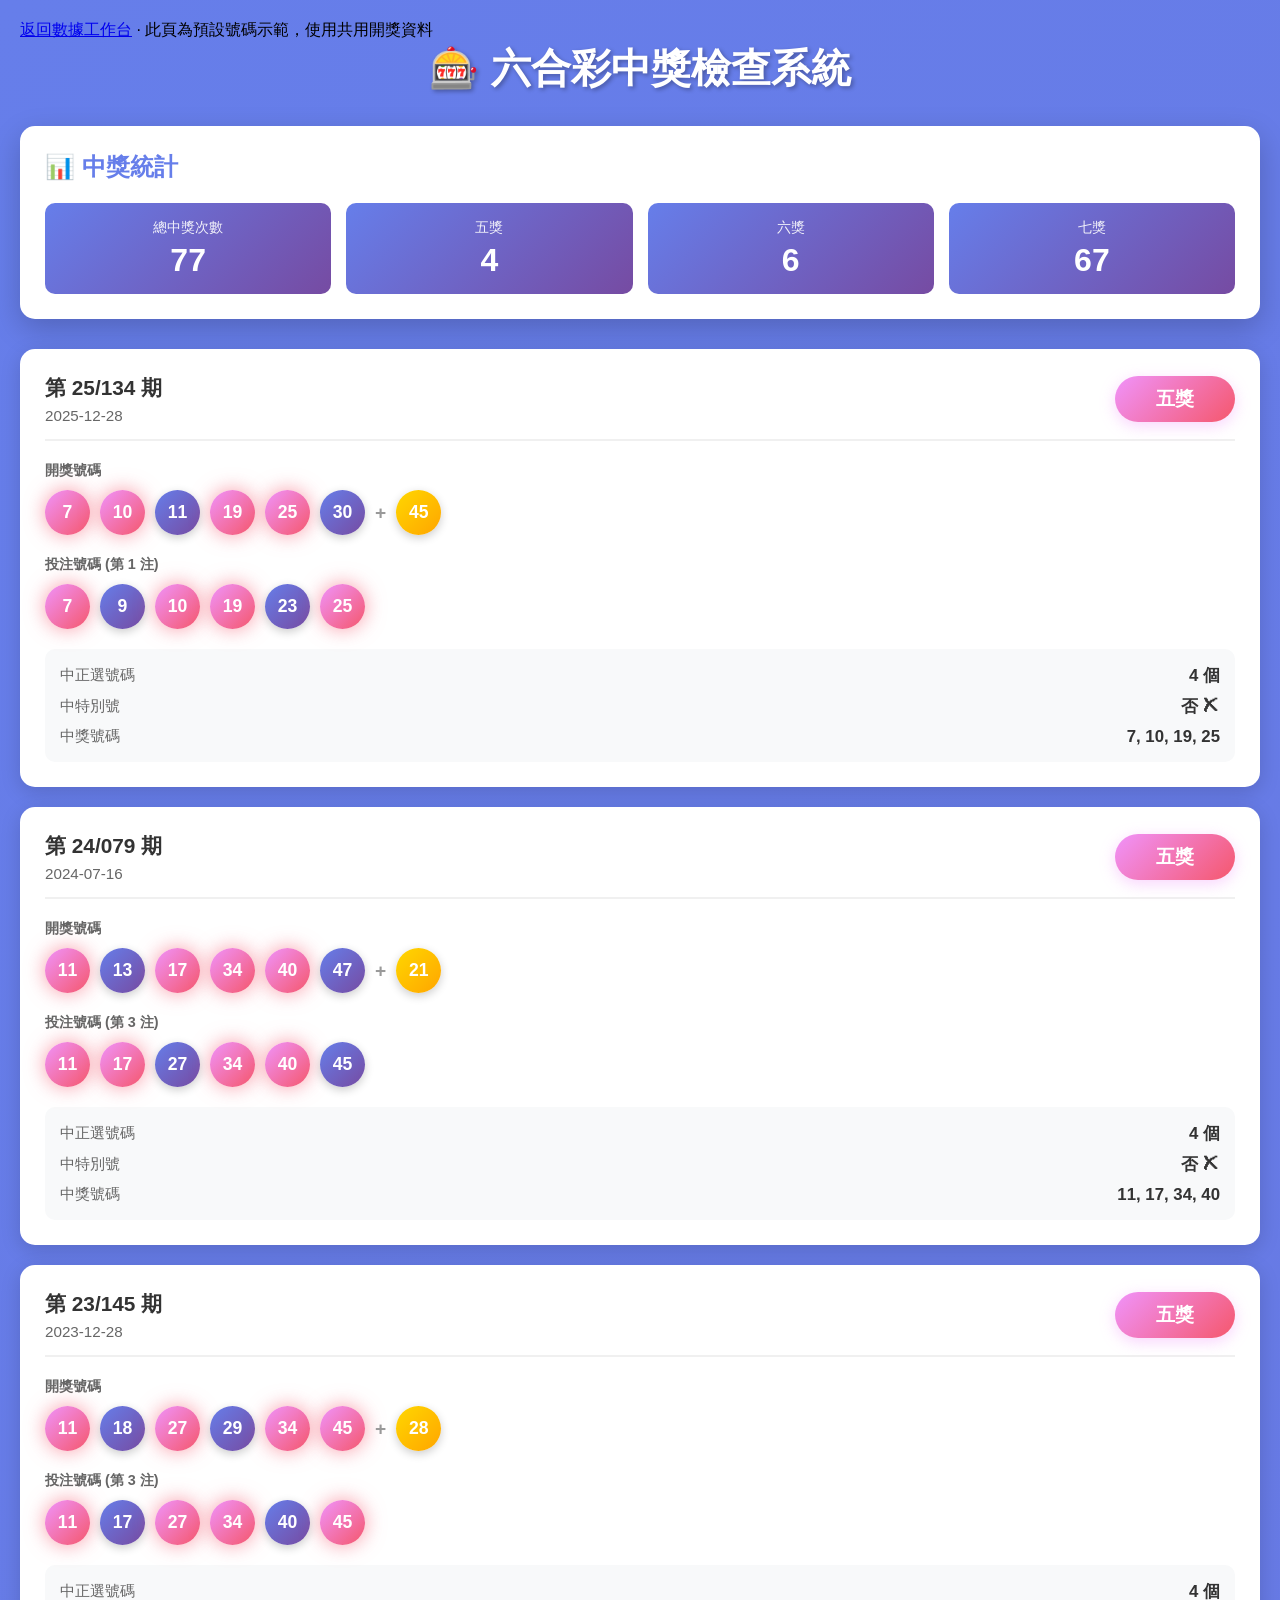
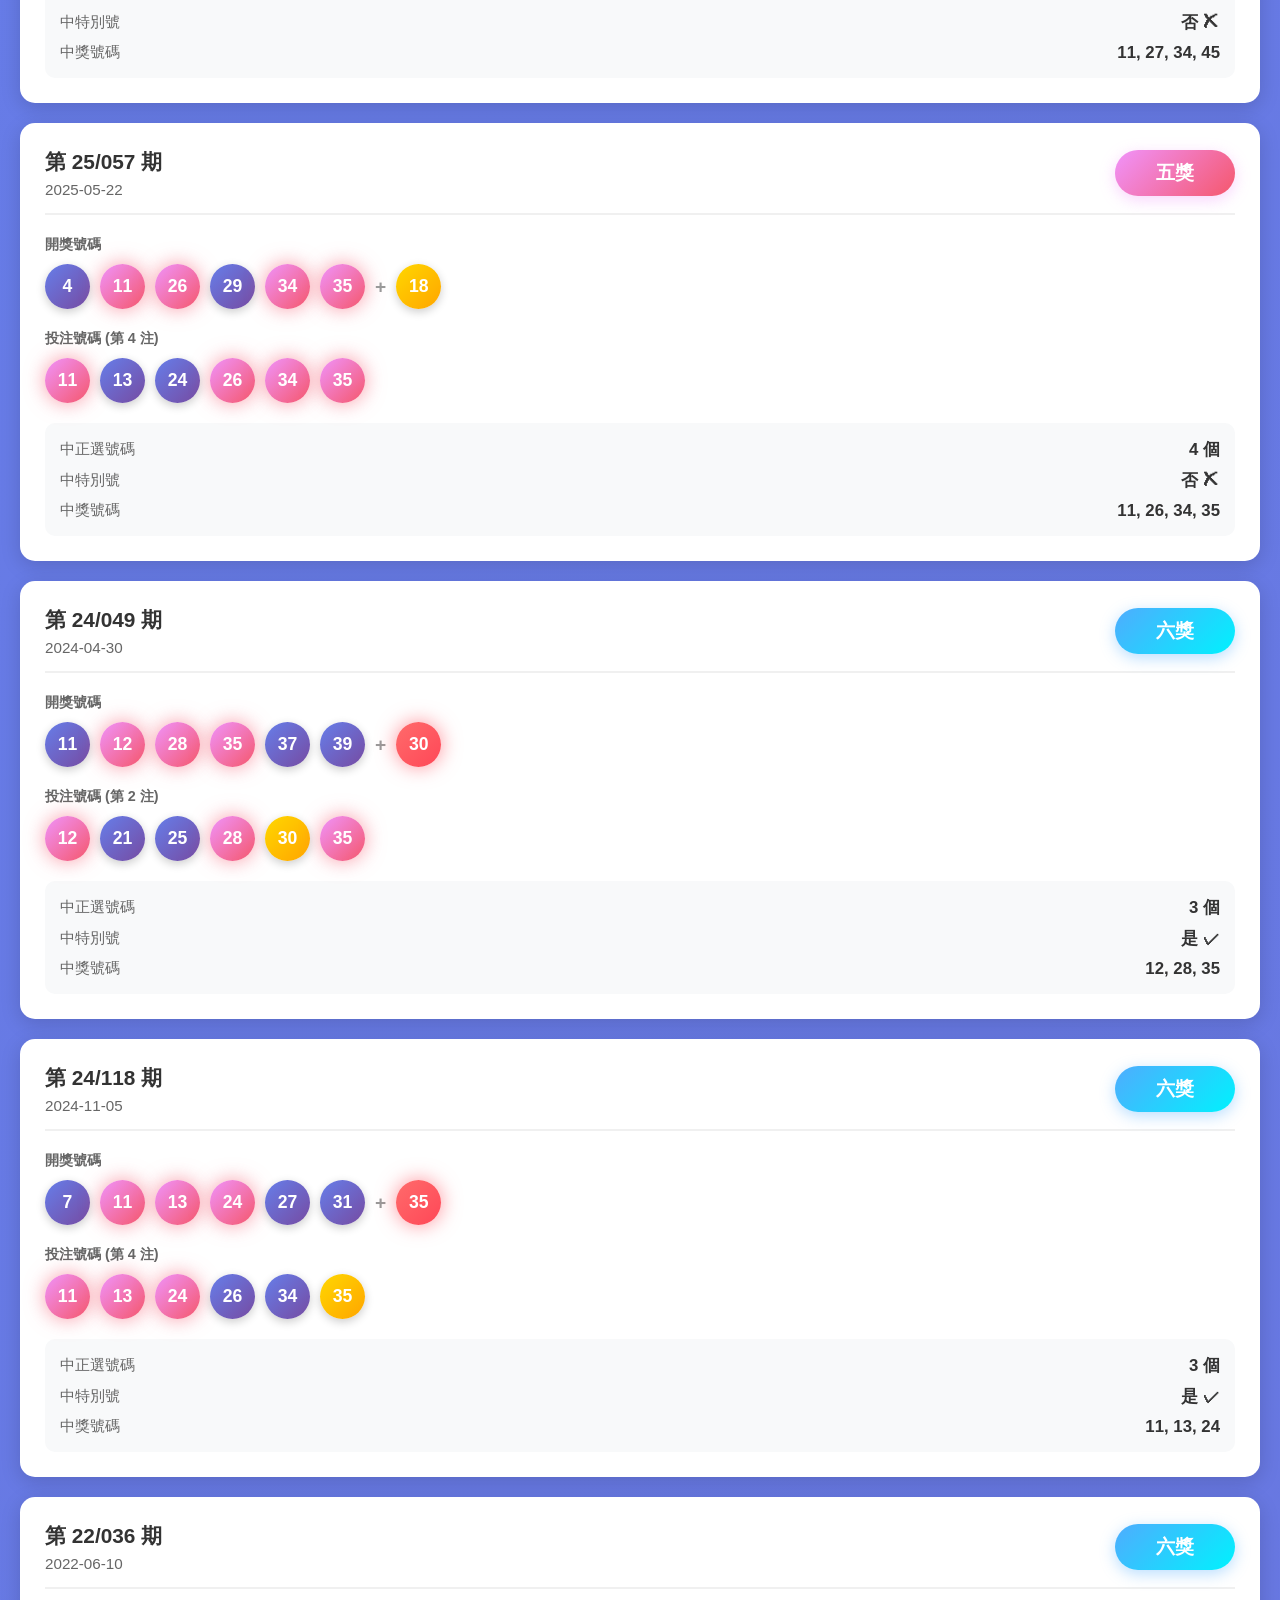
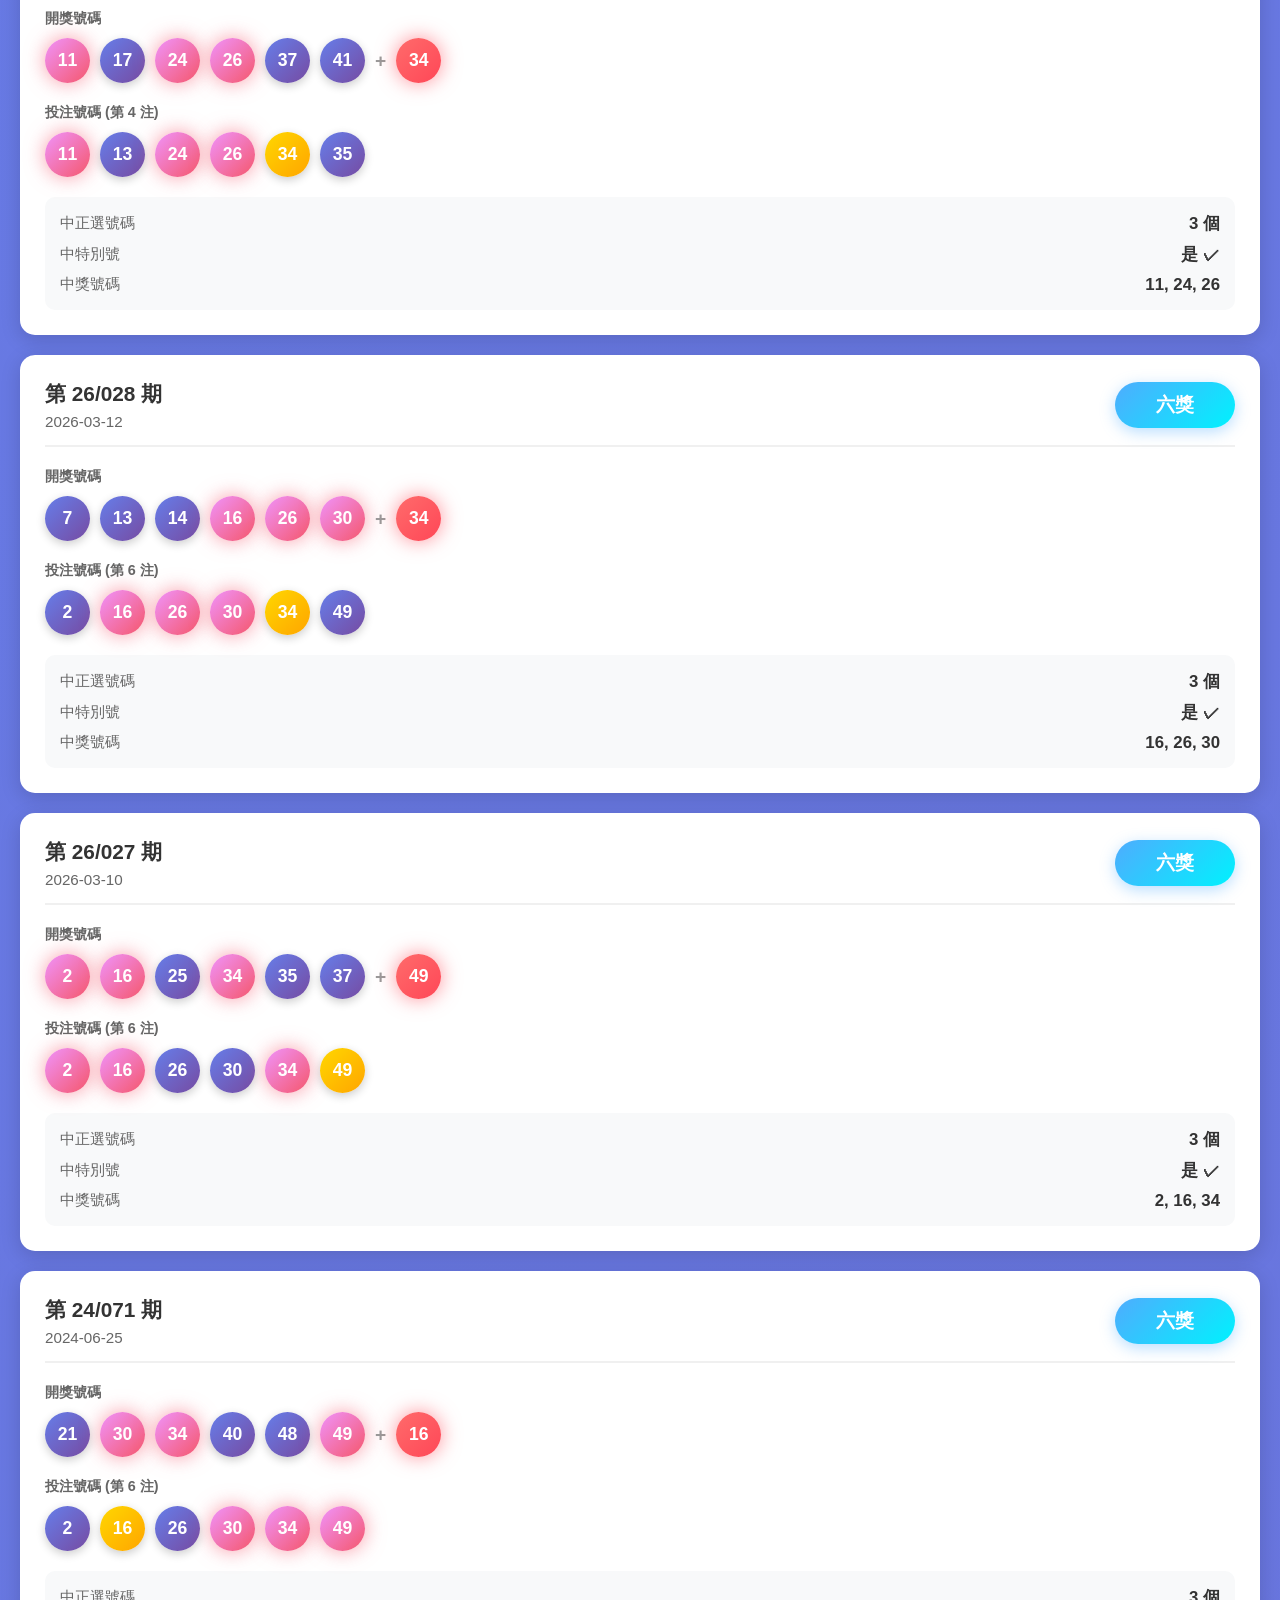
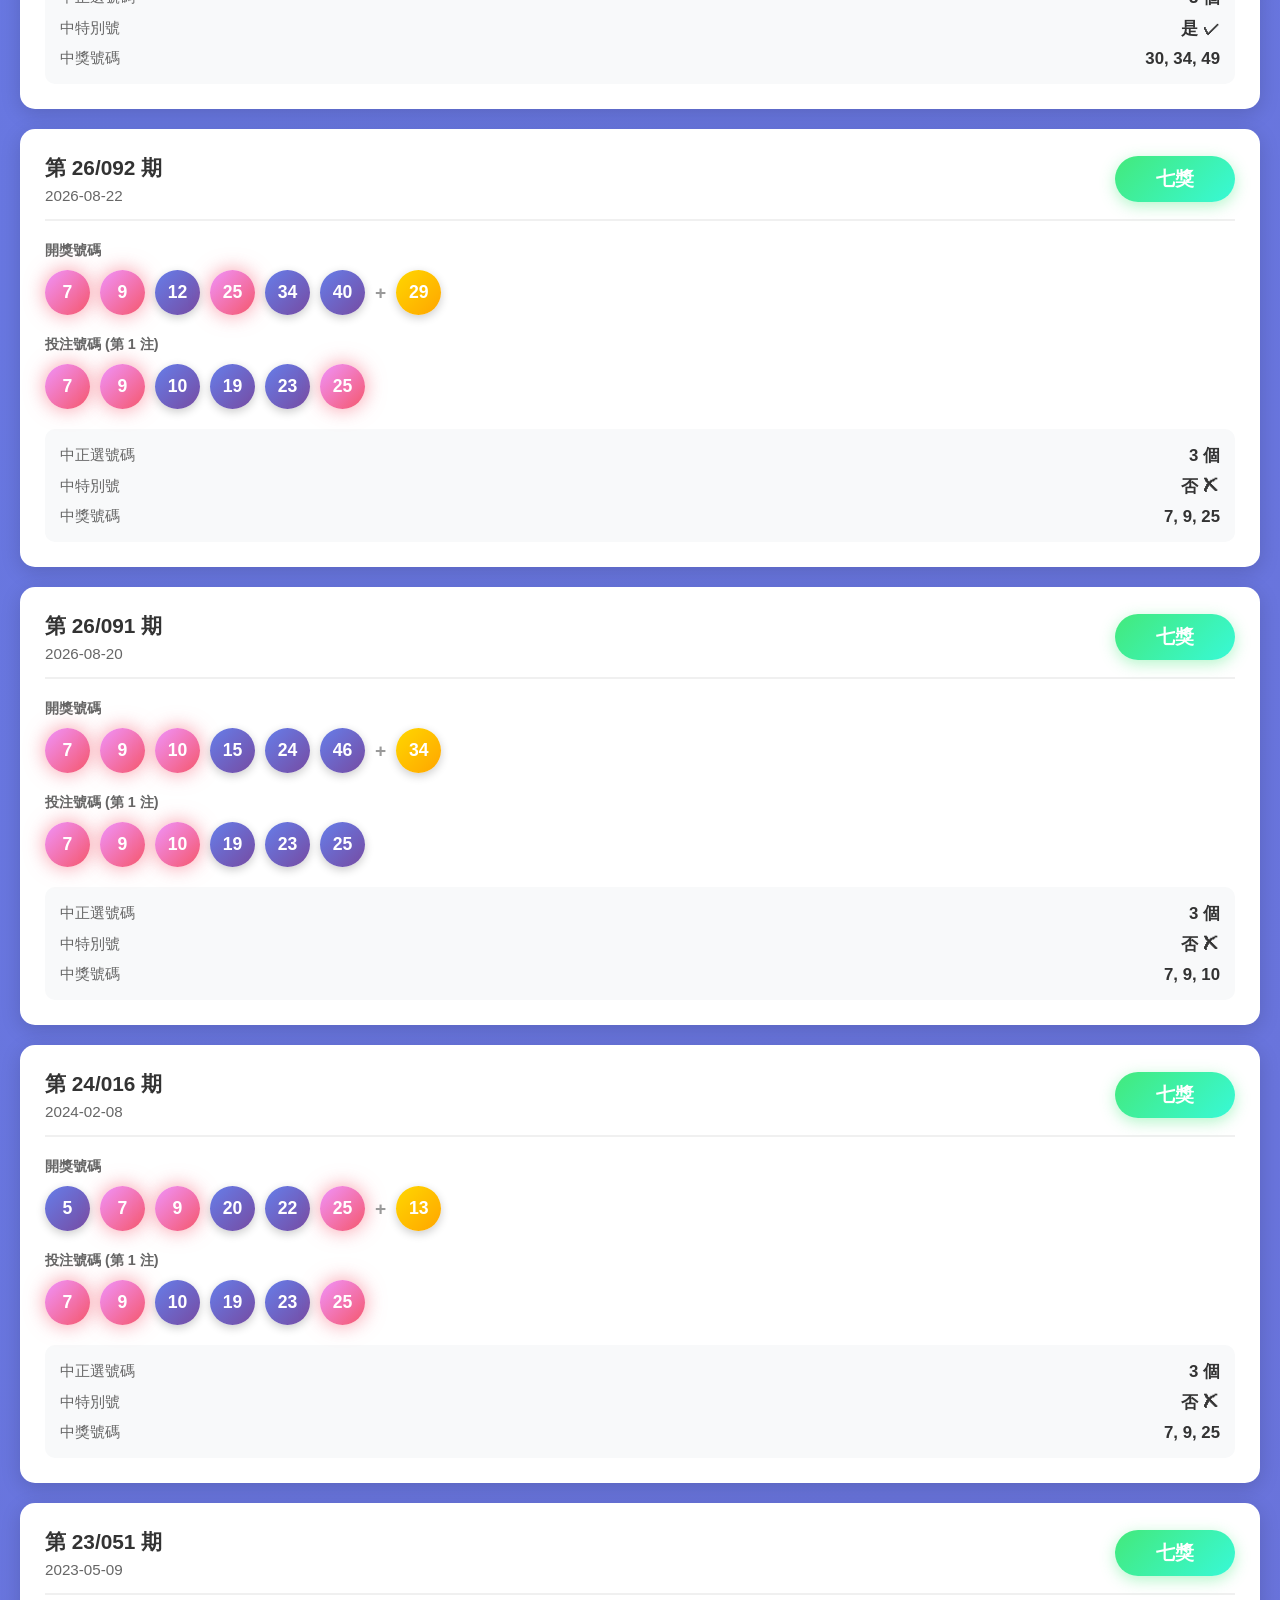
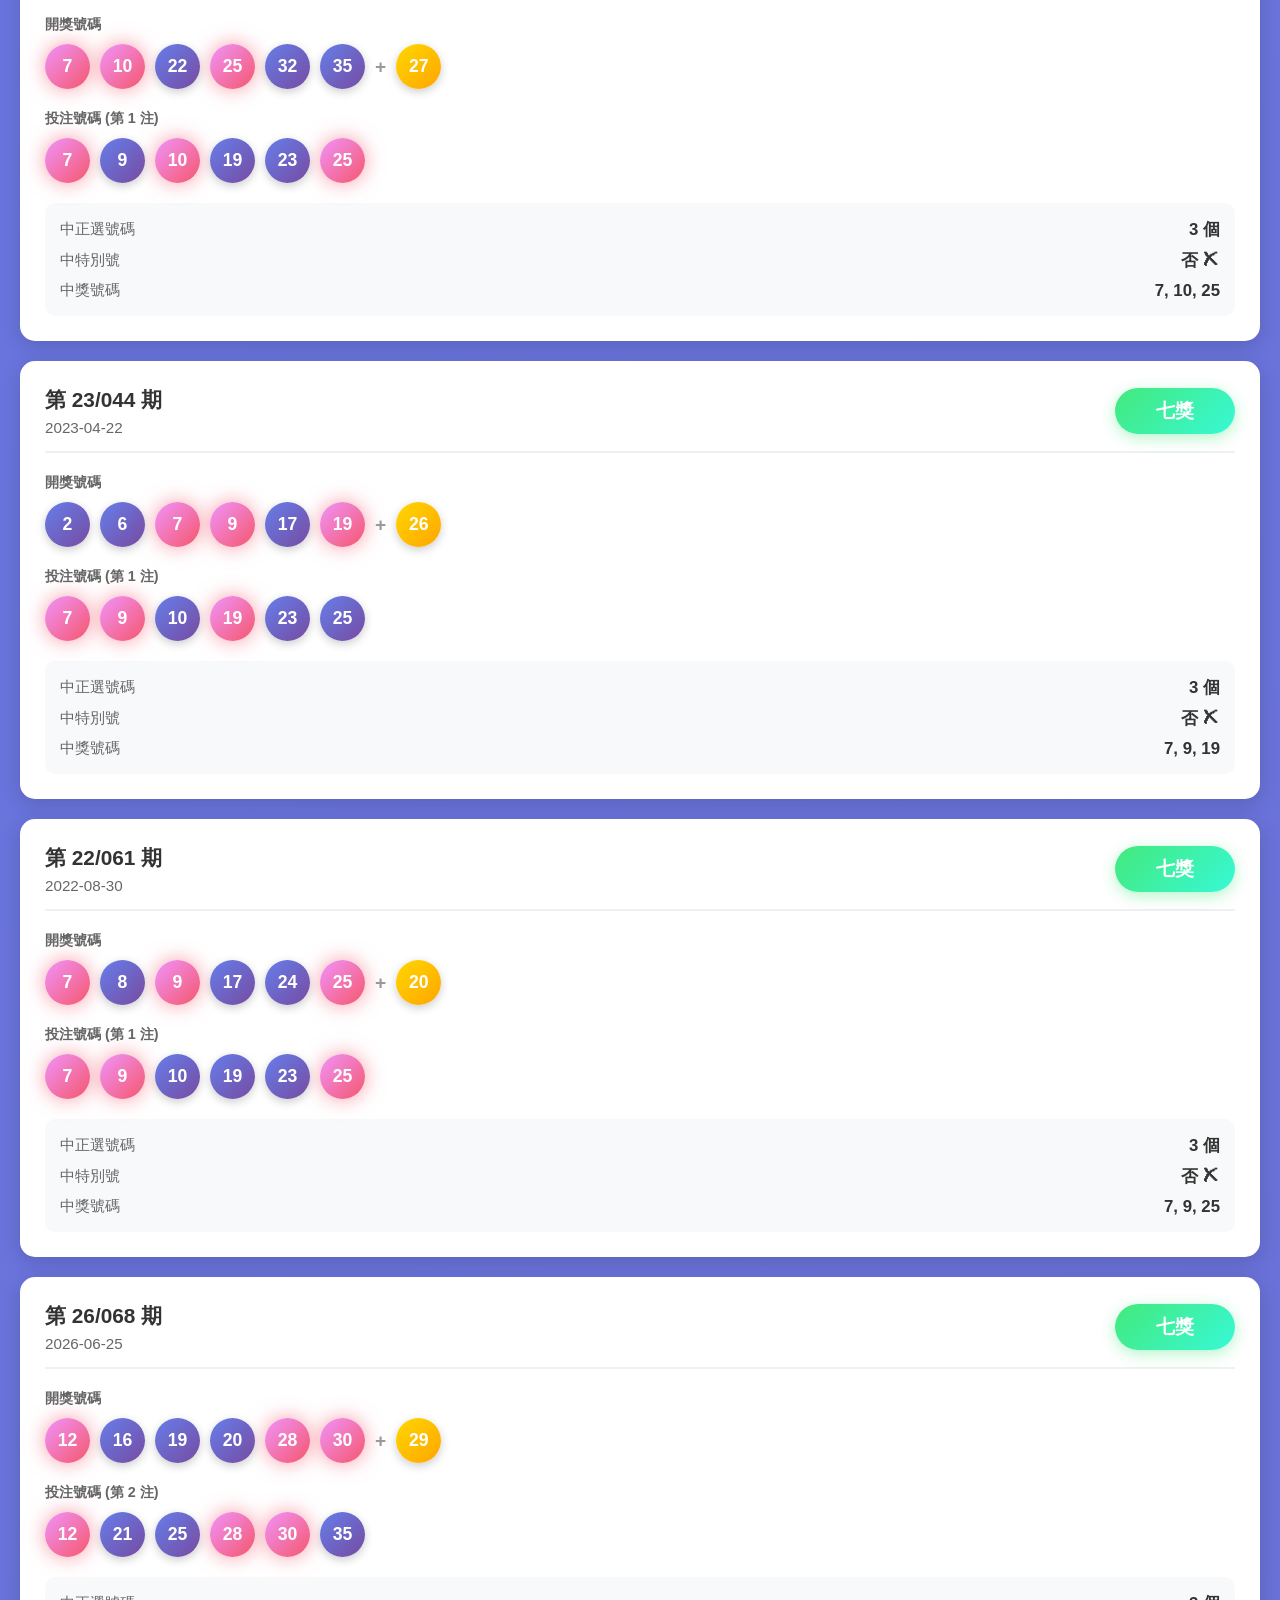
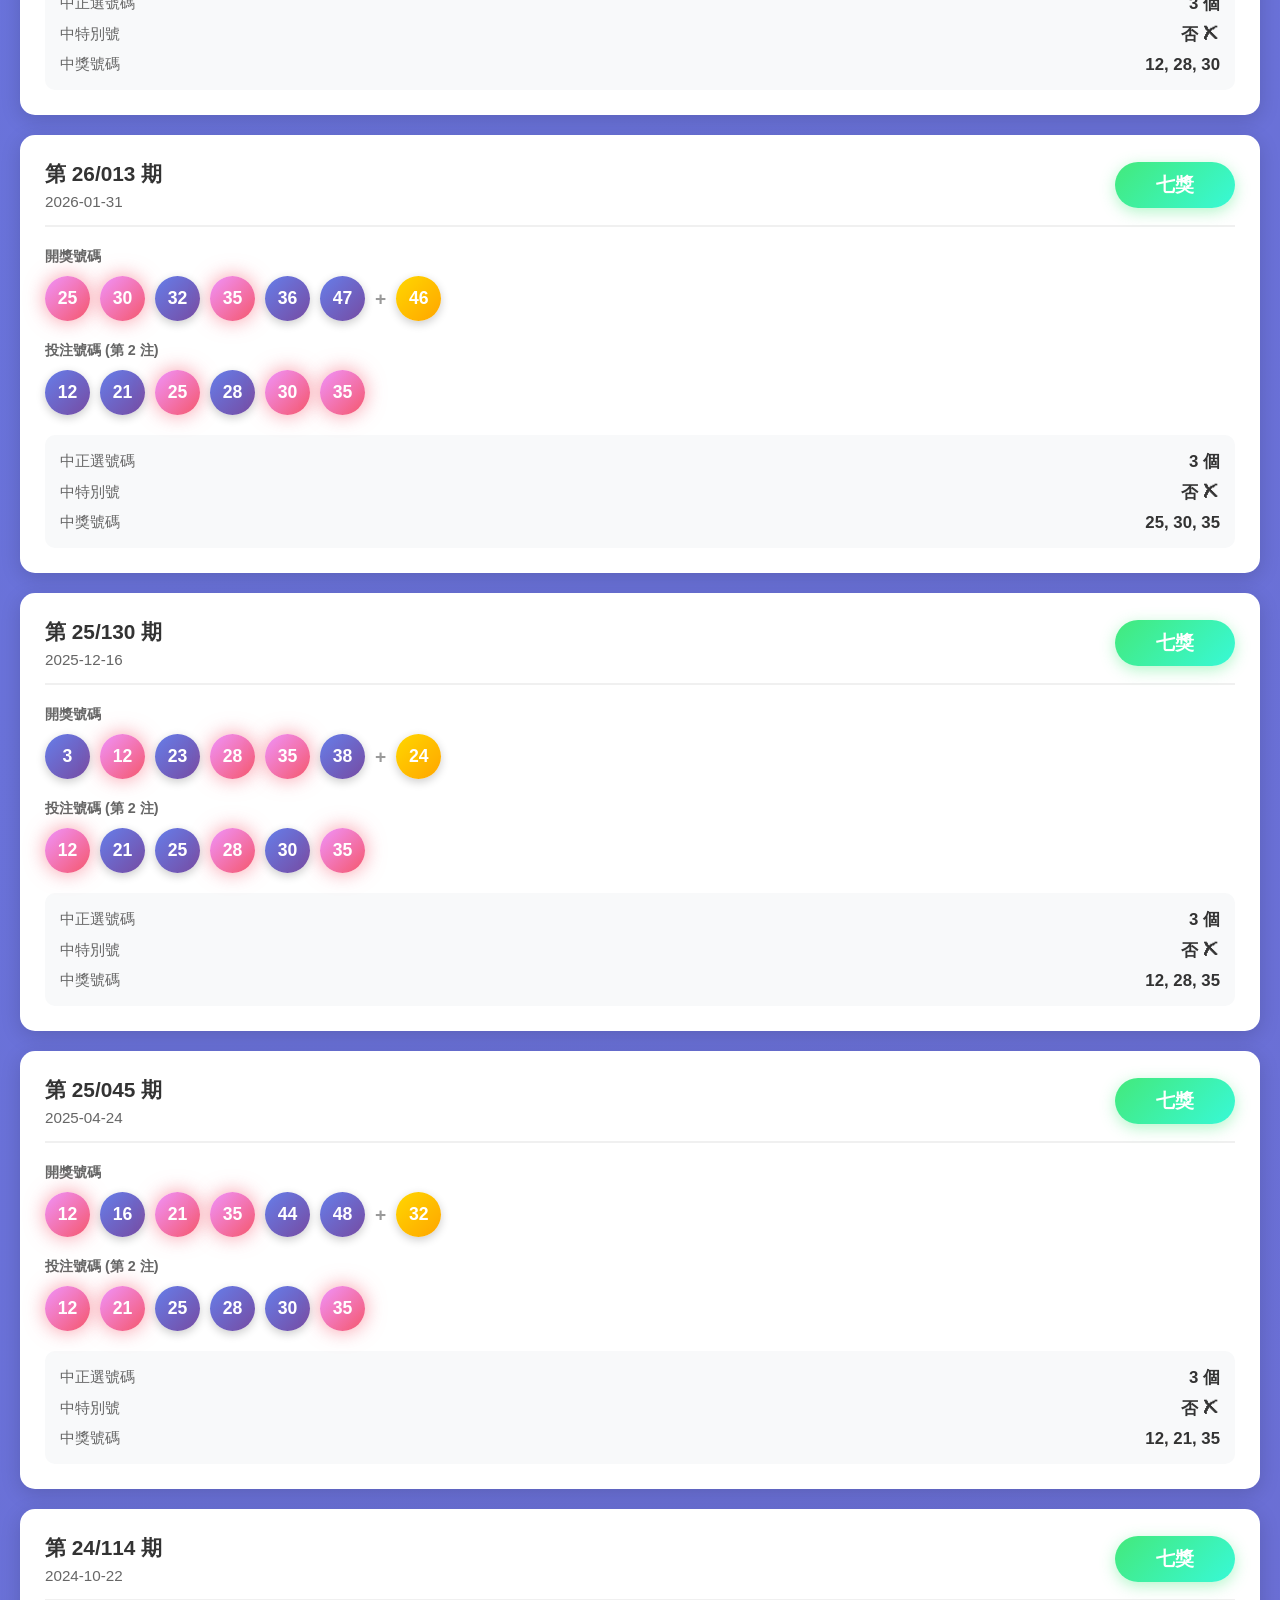
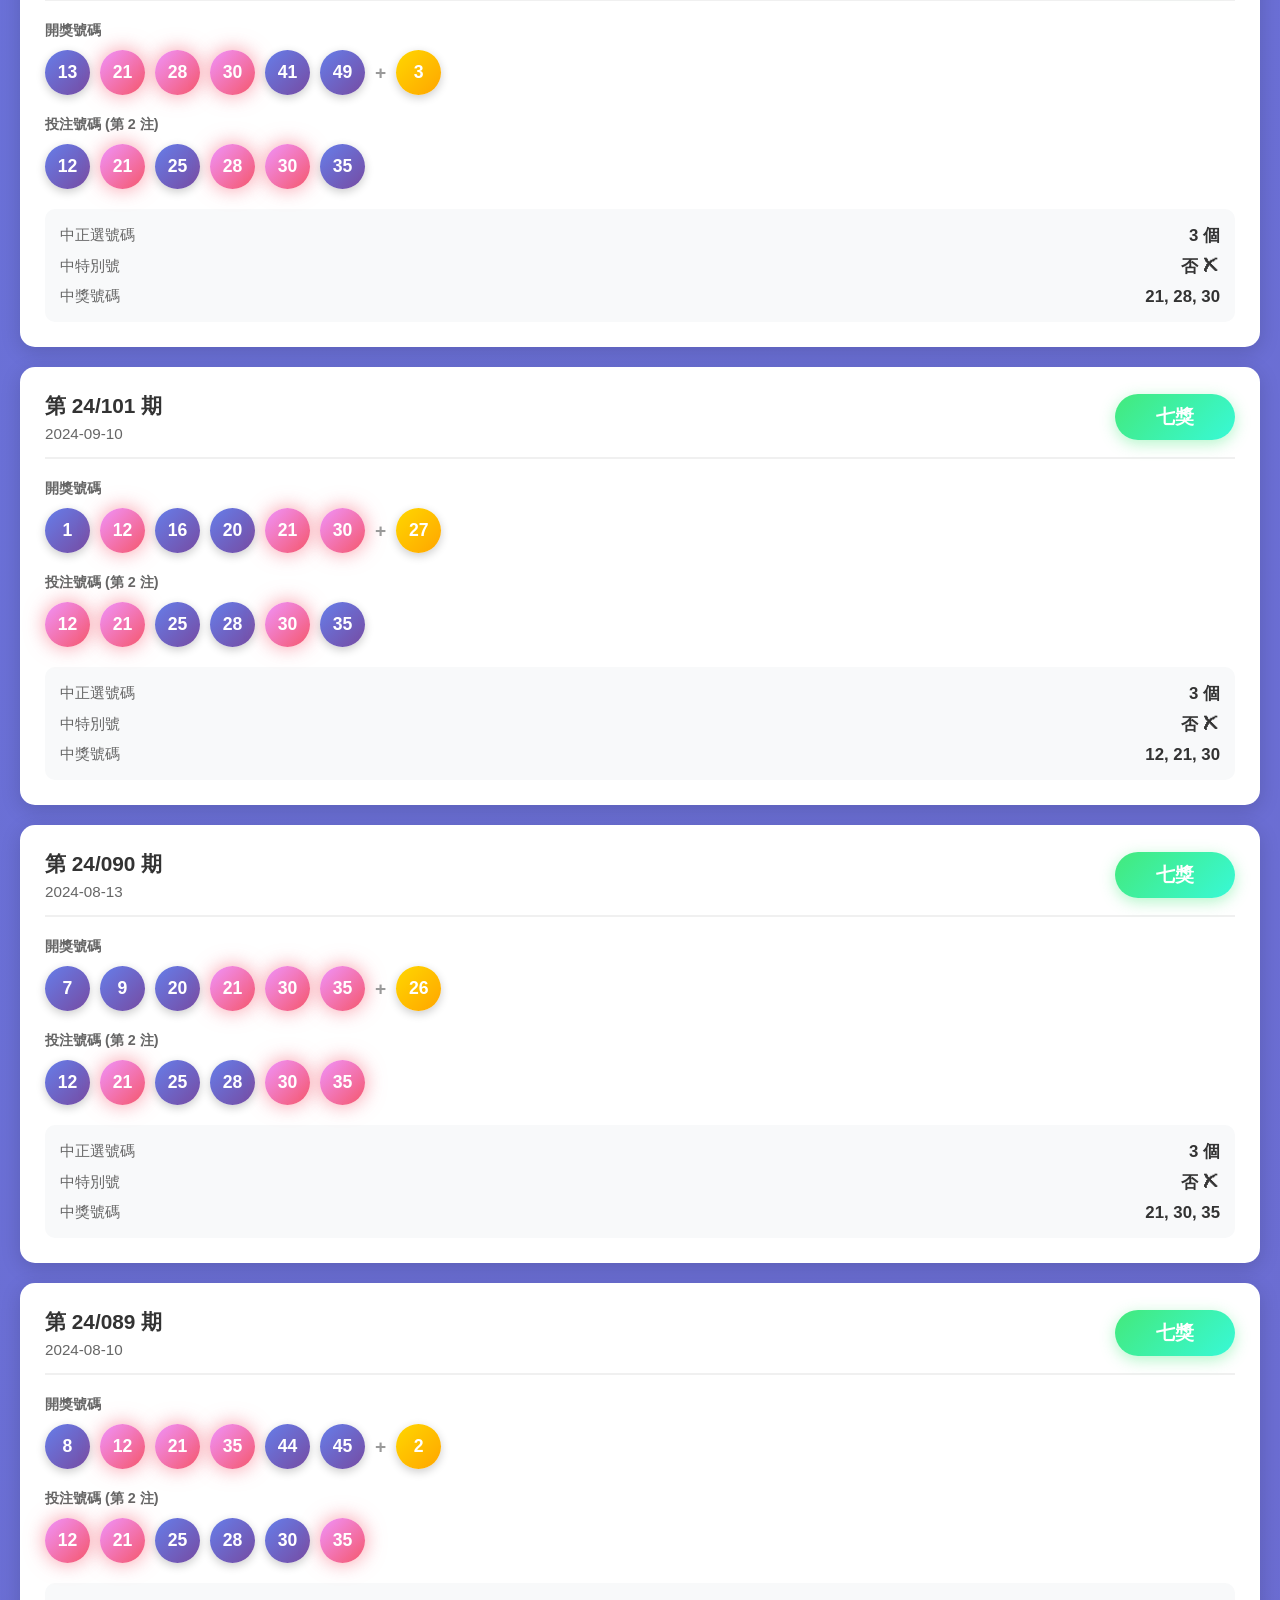
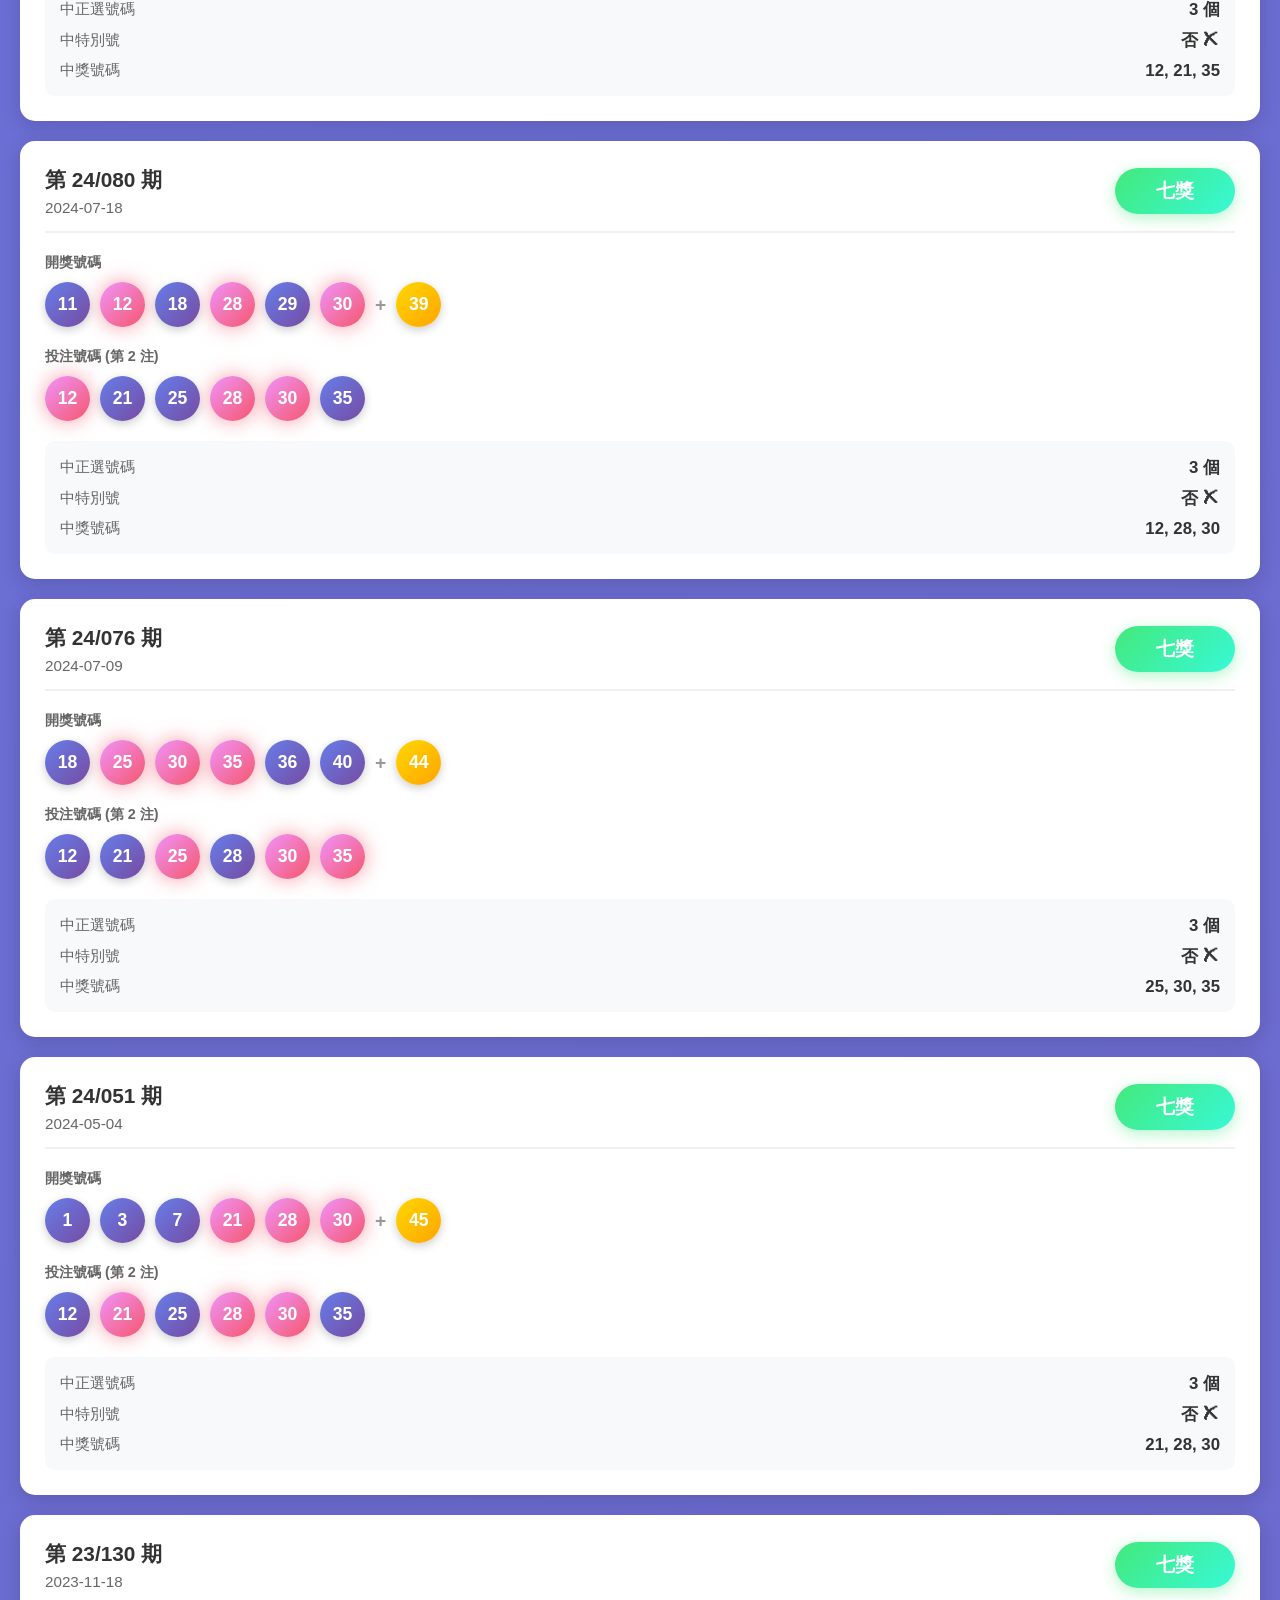
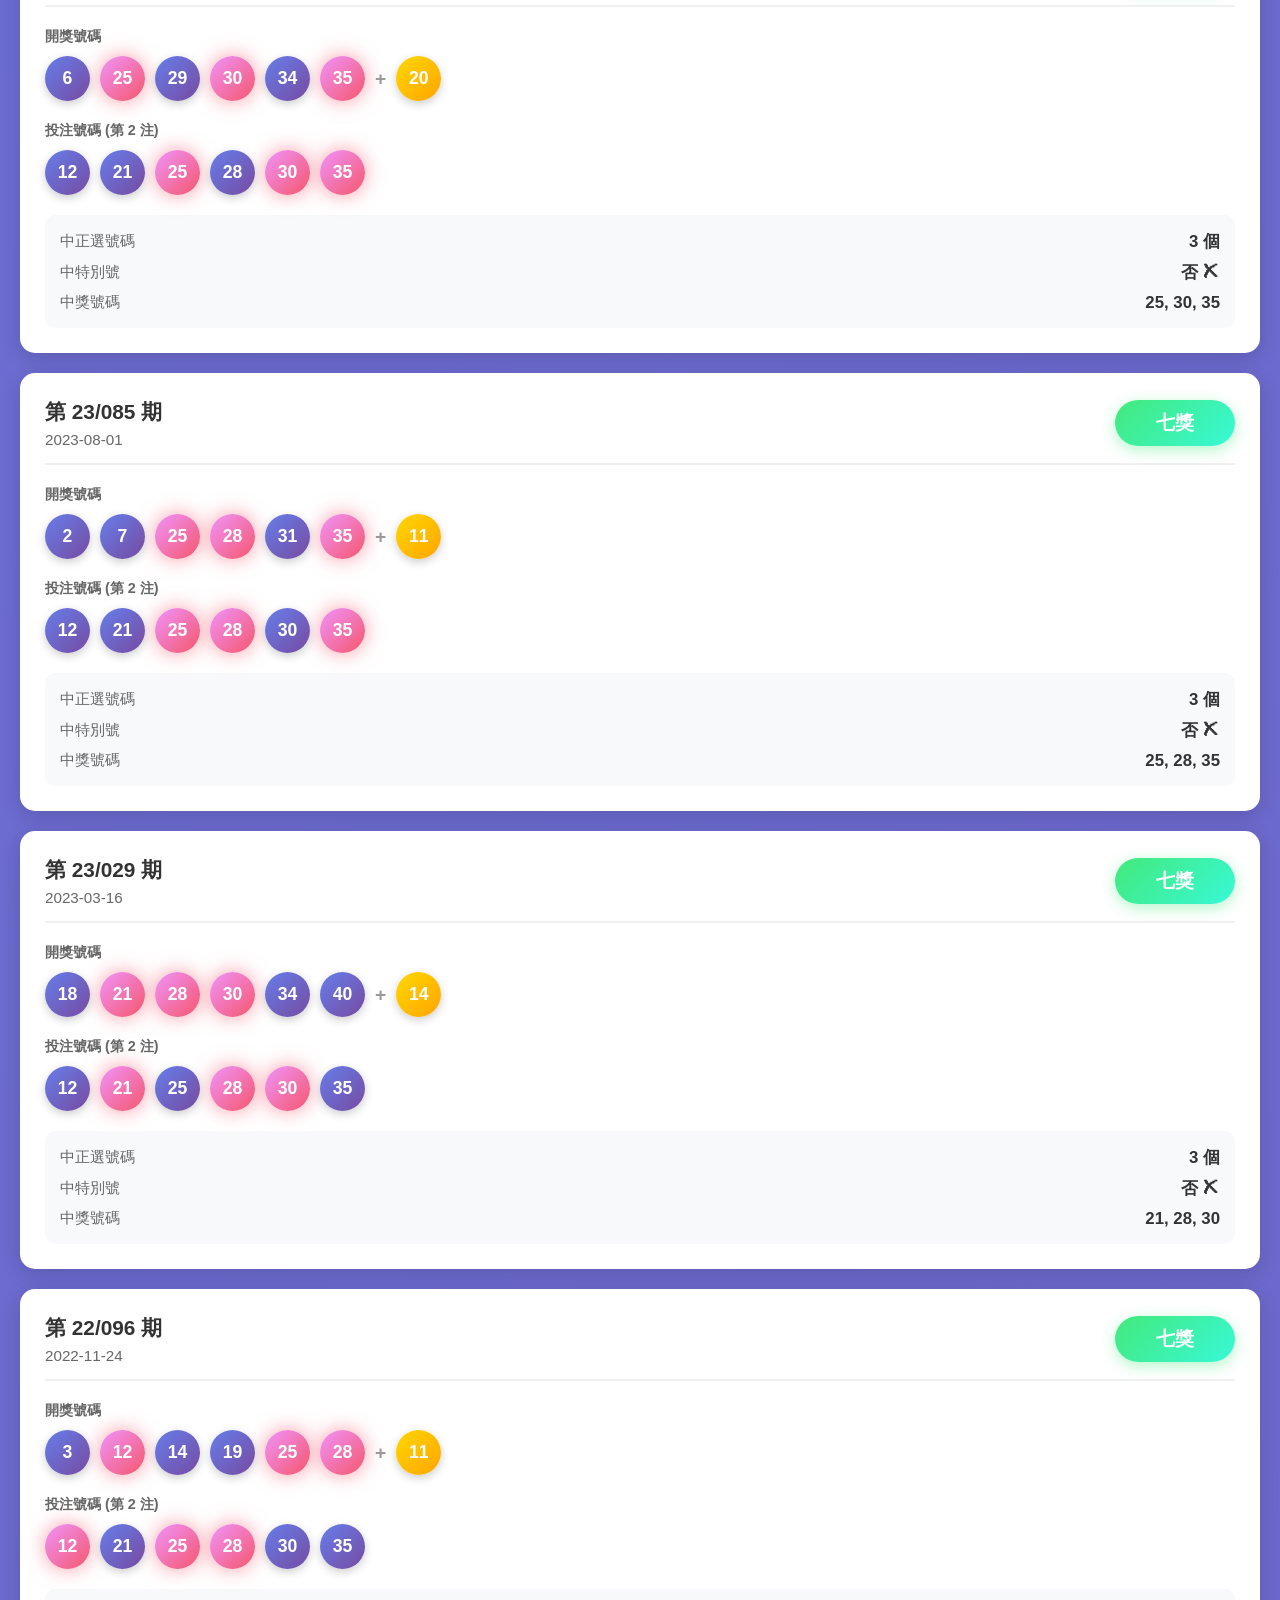
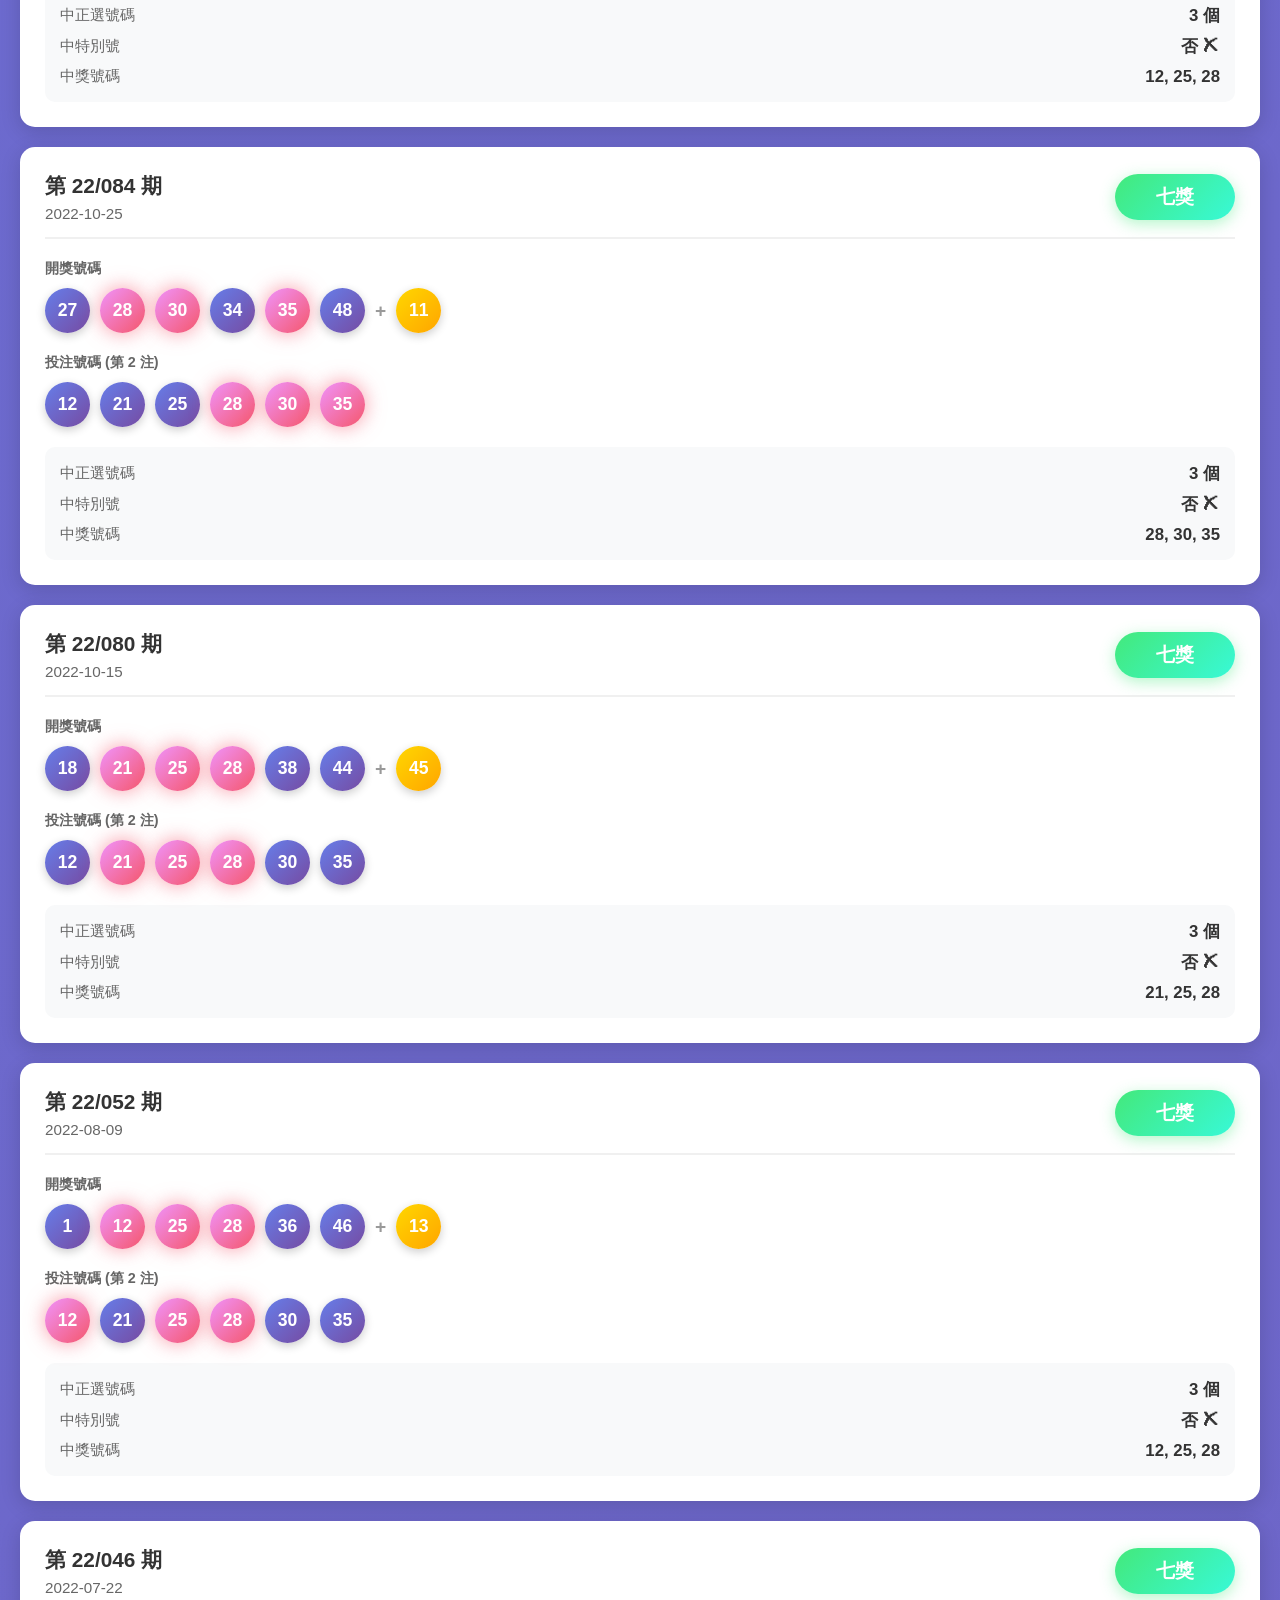
==== commit 378da024: "Add files via upload" ====
--- a/test.html
+++ b/test.html
@@ -267,12 +267,13 @@
 </head>
 <body>
     <div class="container">
-        <h1>🎰 六合彩中獎檢查系統</h1>
+        <p><a href="index.html">返回數據工作台</a> · 此頁為預設號碼示範，使用共用開獎資料</p><h1>🎰 六合彩中獎檢查系統</h1>
         <div class="summary" id="summary"></div>
         <div class="results-container" id="results"></div>
     </div>
 
-    <script>
+    <script src="assets/draws.js?v=20261116-advanced"></script><script src="assets/core.js?v=20261116-advanced"></script>
+<script>
         const buyData = [
             [7,9,10,19,23,25],
             [12,21,25,28,30,35],
@@ -282,540 +283,7 @@
             [2, 16, 26, 30, 34, 49],
         ];
         // 嵌入真實六合彩數據
-        const lotteryData = [
-        {draw_number: "26/001", draw_date: "2026-01-03", numbers: [2, 10, 13, 16, 20, 21], extra_number: 14},
-        {draw_number: "25/134", draw_date: "2025-12-28", numbers: [7, 10, 11, 19, 25, 30], extra_number: 45},
-        {draw_number: "25/133", draw_date: "2025-12-25", numbers: [1, 2, 4, 30, 41, 43], extra_number: 13},
-        {draw_number: "25/132", draw_date: "2025-12-21", numbers: [9, 17, 27, 34, 39, 47], extra_number: 46},
-        {draw_number: "25/131", draw_date: "2025-12-18", numbers: [6, 23, 28, 31, 33, 34], extra_number: 11},
-        {draw_number: "25/130", draw_date: "2025-12-16", numbers: [3, 12, 23, 28, 35, 38], extra_number: 24},
-        {draw_number: "25/129", draw_date: "2025-12-13", numbers: [10, 17, 19, 28, 45, 49], extra_number: 1},
-        {draw_number: "25/128", draw_date: "2025-12-11", numbers: [1, 5, 6, 25, 30, 42], extra_number: 43},
-        {draw_number: "25/127", draw_date: "2025-12-06", numbers: [4, 6, 26, 28, 34, 40], extra_number: 25},
-        {draw_number: "25/126", draw_date: "2025-12-02", numbers: [6, 18, 29, 34, 37, 38], extra_number: 39},
-        {draw_number: "25/125", draw_date: "2025-11-25", numbers: [1, 2, 17, 35, 37, 48], extra_number: 8},
-        {draw_number: "25/124", draw_date: "2025-11-20", numbers: [19, 26, 33, 35, 36, 39], extra_number: 5},
-        {draw_number: "25/123", draw_date: "2025-11-18", numbers: [2, 4, 10, 26, 28, 36], extra_number: 23},
-        {draw_number: "25/122", draw_date: "2025-11-16", numbers: [2, 11, 13, 28, 38, 47], extra_number: 7},
-        {draw_number: "25/121", draw_date: "2025-11-13", numbers: [10, 11, 28, 30, 37, 39], extra_number: 15},
-        {draw_number: "25/120", draw_date: "2025-11-11", numbers: [18, 20, 28, 37, 38, 40], extra_number: 41},
-        {draw_number: "25/119", draw_date: "2025-11-08", numbers: [7, 9, 16, 17, 33, 46], extra_number: 49},
-        {draw_number: "25/118", draw_date: "2025-11-06", numbers: [10, 17, 22, 33, 40, 41], extra_number: 31},
-        {draw_number: "25/117", draw_date: "2025-11-04", numbers: [19, 20, 26, 28, 39, 44], extra_number: 4},
-        {draw_number: "25/116", draw_date: "2025-10-28", numbers: [4, 7, 15, 21, 45, 46], extra_number: 24},
-        {draw_number: "25/115", draw_date: "2025-10-25", numbers: [6, 7, 27, 36, 39, 43], extra_number: 1},
-        {draw_number: "25/114", draw_date: "2025-10-23", numbers: [4, 19, 24, 25, 26, 46], extra_number: 39},
-        {draw_number: "25/113", draw_date: "2025-10-21", numbers: [1, 8, 9, 11, 18, 32], extra_number: 13},
-        {draw_number: "25/112", draw_date: "2025-10-18", numbers: [5, 13, 17, 18, 31, 44], extra_number: 2},
-        {draw_number: "25/111", draw_date: "2025-10-16", numbers: [2, 11, 32, 40, 43, 48], extra_number: 12},
-        {draw_number: "25/110", draw_date: "2025-10-14", numbers: [3, 15, 17, 24, 32, 44], extra_number: 20},
-        {draw_number: "25/109", draw_date: "2025-10-11", numbers: [5, 6, 18, 19, 30, 39], extra_number: 7},
-        {draw_number: "25/108", draw_date: "2025-10-09", numbers: [1, 3, 24, 31, 39, 45], extra_number: 7},
-        {draw_number: "25/107", draw_date: "2025-10-06", numbers: [15, 17, 19, 23, 24, 34], extra_number: 33},
-        {draw_number: "25/106", draw_date: "2025-09-30", numbers: [13, 21, 33, 41, 44, 46], extra_number: 43},
-        {draw_number: "25/105", draw_date: "2025-09-27", numbers: [8, 14, 16, 18, 26, 48], extra_number: 44},
-        {draw_number: "25/104", draw_date: "2025-09-25", numbers: [2, 11, 22, 27, 46, 47], extra_number: 32},
-        {draw_number: "25/103", draw_date: "2025-09-20", numbers: [8, 13, 17, 24, 36, 43], extra_number: 41},
-        {draw_number: "25/102", draw_date: "2025-09-18", numbers: [22, 33, 35, 36, 37, 48], extra_number: 30},
-        {draw_number: "25/101", draw_date: "2025-09-16", numbers: [14, 21, 22, 28, 32, 33], extra_number: 25},
-        {draw_number: "25/100", draw_date: "2025-09-13", numbers: [15, 21, 23, 37, 47, 49], extra_number: 30},
-        {draw_number: "25/099", draw_date: "2025-09-11", numbers: [11, 21, 22, 25, 32, 44], extra_number: 38},
-        {draw_number: "25/098", draw_date: "2025-09-09", numbers: [7, 15, 32, 40, 42, 44], extra_number: 9},
-        {draw_number: "25/097", draw_date: "2025-09-06", numbers: [6, 19, 22, 23, 34, 43], extra_number: 11},
-        {draw_number: "25/096", draw_date: "2025-09-02", numbers: [5, 18, 23, 24, 29, 49], extra_number: 11},
-        {draw_number: "25/095", draw_date: "2025-08-30", numbers: [6, 18, 31, 33, 44, 49], extra_number: 2},
-        {draw_number: "25/094", draw_date: "2025-08-28", numbers: [5, 36, 39, 44, 48, 49], extra_number: 32},
-        {draw_number: "25/093", draw_date: "2025-08-26", numbers: [2, 3, 16, 25, 38, 48], extra_number: 6},
-        {draw_number: "25/092", draw_date: "2025-08-23", numbers: [17, 22, 26, 36, 39, 45], extra_number: 14},
-        {draw_number: "25/091", draw_date: "2025-08-21", numbers: [6, 8, 10, 23, 32, 45], extra_number: 3},
-        {draw_number: "25/090", draw_date: "2025-08-19", numbers: [28, 32, 34, 37, 45, 49], extra_number: 7},
-        {draw_number: "25/089", draw_date: "2025-08-16", numbers: [4, 10, 15, 20, 32, 38], extra_number: 26},
-        {draw_number: "25/088", draw_date: "2025-08-14", numbers: [1, 13, 25, 27, 31, 34], extra_number: 33},
-        {draw_number: "25/087", draw_date: "2025-08-12", numbers: [8, 16, 18, 28, 29, 32], extra_number: 20},
-        {draw_number: "25/086", draw_date: "2025-08-09", numbers: [25, 36, 44, 45, 48, 49], extra_number: 13},
-        {draw_number: "25/085", draw_date: "2025-08-07", numbers: [3, 7, 25, 29, 37, 39], extra_number: 8},
-        {draw_number: "25/084", draw_date: "2025-08-02", numbers: [10, 14, 18, 21, 34, 44], extra_number: 24},
-        {draw_number: "25/083", draw_date: "2025-07-31", numbers: [10, 21, 23, 27, 35, 47], extra_number: 39},
-        {draw_number: "25/082", draw_date: "2025-07-29", numbers: [9, 11, 17, 28, 35, 43], extra_number: 42},
-        {draw_number: "25/081", draw_date: "2025-07-26", numbers: [19, 22, 25, 32, 33, 45], extra_number: 36},
-        {draw_number: "25/080", draw_date: "2025-07-21", numbers: [17, 20, 28, 31, 35, 48], extra_number: 32},
-        {draw_number: "25/079", draw_date: "2025-07-19", numbers: [6, 25, 29, 40, 48, 49], extra_number: 42},
-        {draw_number: "25/078", draw_date: "2025-07-17", numbers: [12, 19, 31, 37, 42, 45], extra_number: 15},
-            {draw_number: "25/077", draw_date: "2025-07-15", numbers: [9, 12, 23, 30, 31, 44], extra_number: 5},
-            {draw_number: "25/076", draw_date: "2025-07-12", numbers: [5, 17, 20, 24, 27, 35], extra_number: 38},
-            {draw_number: "25/075", draw_date: "2025-07-10", numbers: [6, 13, 23, 25, 32, 39], extra_number: 34},
-            {draw_number: "25/074", draw_date: "2025-07-08", numbers: [13, 16, 17, 22, 23, 35], extra_number: 41},
-            {draw_number: "25/073", draw_date: "2025-07-06", numbers: [5, 9, 22, 33, 46, 47], extra_number: 36},
-            {draw_number: "25/072", draw_date: "2025-07-03", numbers: [7, 17, 24, 35, 37, 45], extra_number: 30},
-            {draw_number: "25/071", draw_date: "2025-06-29", numbers: [19, 29, 32, 34, 42, 46], extra_number: 20},
-            {draw_number: "25/070", draw_date: "2025-06-26", numbers: [9, 11, 23, 24, 29, 49], extra_number: 30},
-            {draw_number: "25/069", draw_date: "2025-06-24", numbers: [3, 21, 28, 33, 45, 49], extra_number: 29},
-            {draw_number: "25/068", draw_date: "2025-06-21", numbers: [2, 4, 19, 27, 31, 39], extra_number: 13},
-            {draw_number: "25/067", draw_date: "2025-06-19", numbers: [7, 12, 13, 18, 34, 35], extra_number: 6},
-            {draw_number: "25/066", draw_date: "2025-06-17", numbers: [5, 19, 30, 40, 44, 45], extra_number: 26},
-            {draw_number: "25/065", draw_date: "2025-06-12", numbers: [6, 25, 32, 36, 39, 45], extra_number: 13},
-            {draw_number: "25/064", draw_date: "2025-06-10", numbers: [9, 13, 35, 40, 45, 46], extra_number: 26},
-            {draw_number: "25/063", draw_date: "2025-06-07", numbers: [9, 15, 27, 30, 34, 39], extra_number: 19},
-            {draw_number: "25/062", draw_date: "2025-06-05", numbers: [18, 22, 24, 33, 39, 44], extra_number: 3},
-            {draw_number: "25/061", draw_date: "2025-06-03", numbers: [1, 2, 13, 15, 41, 46], extra_number: 27},
-            {draw_number: "25/060", draw_date: "2025-06-01", numbers: [12, 16, 28, 29, 38, 47], extra_number: 26},
-            {draw_number: "25/059", draw_date: "2025-05-29", numbers: [5, 6, 16, 21, 24, 35], extra_number: 33},
-            {draw_number: "25/058", draw_date: "2025-05-24", numbers: [6, 14, 15, 19, 45, 47], extra_number: 17},
-            {draw_number: "25/057", draw_date: "2025-05-22", numbers: [4, 11, 26, 29, 34, 35], extra_number: 18},
-            {draw_number: "25/056", draw_date: "2025-05-20", numbers: [10, 15, 28, 31, 34, 40], extra_number: 48},
-            {draw_number: "25/055", draw_date: "2025-05-17", numbers: [12, 22, 27, 29, 32, 34], extra_number: 9},
-            {draw_number: "25/054", draw_date: "2025-05-15", numbers: [6, 12, 29, 32, 34, 46], extra_number: 16},
-            {draw_number: "25/053", draw_date: "2025-05-13", numbers: [13, 26, 27, 41, 45, 49], extra_number: 46},
-            {draw_number: "25/052", draw_date: "2025-05-11", numbers: [19, 26, 28, 29, 46, 49], extra_number: 32},
-            {draw_number: "25/051", draw_date: "2025-05-08", numbers: [6, 11, 17, 22, 27, 43], extra_number: 24},
-            {draw_number: "25/050", draw_date: "2025-05-06", numbers: [12, 15, 25, 26, 29, 41], extra_number: 42},
-            {draw_number: "25/049", draw_date: "2025-05-03", numbers: [18, 20, 30, 35, 47, 49], extra_number: 44},
-            {draw_number: "25/048", draw_date: "2025-05-01", numbers: [4, 7, 21, 32, 41, 47], extra_number: 28},
-            {draw_number: "25/047", draw_date: "2025-04-29", numbers: [20, 21, 24, 30, 32, 38], extra_number: 47},
-            {draw_number: "25/046", draw_date: "2025-04-26", numbers: [11, 15, 18, 21, 29, 40], extra_number: 8},
-            {draw_number: "25/045", draw_date: "2025-04-24", numbers: [12, 16, 21, 35, 44, 48], extra_number: 32},
-            {draw_number: "25/044", draw_date: "2025-04-22", numbers: [3, 7, 11, 20, 23, 27], extra_number: 29},
-            {draw_number: "25/043", draw_date: "2025-04-19", numbers: [1, 11, 24, 37, 45, 49], extra_number: 22},
-            {draw_number: "25/042", draw_date: "2025-04-15", numbers: [10, 20, 21, 22, 23, 42], extra_number: 49},
-            {draw_number: "25/041", draw_date: "2025-04-12", numbers: [19, 21, 34, 36, 47, 49], extra_number: 14},
-            {draw_number: "25/040", draw_date: "2025-04-10", numbers: [11, 22, 23, 26, 32, 35], extra_number: 2},
-            {draw_number: "25/039", draw_date: "2025-04-08", numbers: [11, 17, 20, 27, 36, 48], extra_number: 21},
-            {draw_number: "25/038", draw_date: "2025-04-05", numbers: [7, 11, 22, 26, 39, 44], extra_number: 8},
-            {draw_number: "25/037", draw_date: "2025-04-03", numbers: [2, 4, 7, 29, 32, 40], extra_number: 44},
-            {draw_number: "25/036", draw_date: "2025-04-01", numbers: [6, 14, 17, 30, 35, 42], extra_number: 49},
-            {draw_number: "25/035", draw_date: "2025-03-29", numbers: [3, 5, 12, 13, 45, 47], extra_number: 46},
-            {draw_number: "25/034", draw_date: "2025-03-27", numbers: [10, 19, 35, 44, 47, 49], extra_number: 15},
-            {draw_number: "25/033", draw_date: "2025-03-25", numbers: [8, 11, 17, 36, 43, 48], extra_number: 25},
-            {draw_number: "25/032", draw_date: "2025-03-22", numbers: [12, 23, 24, 27, 36, 46], extra_number: 43},
-            {draw_number: "25/031", draw_date: "2025-03-20", numbers: [16, 20, 21, 24, 39, 43], extra_number: 34},
-            {draw_number: "25/030", draw_date: "2025-03-18", numbers: [6, 8, 24, 26, 29, 45], extra_number: 39},
-            {draw_number: "25/029", draw_date: "2025-03-16", numbers: [29, 30, 36, 41, 48, 49], extra_number: 14},
-            {draw_number: "25/028", draw_date: "2025-03-13", numbers: [4, 16, 19, 21, 26, 29], extra_number: 13},
-            {draw_number: "25/027", draw_date: "2025-03-11", numbers: [1, 4, 9, 14, 21, 37], extra_number: 45},
-            {draw_number: "25/026", draw_date: "2025-03-08", numbers: [19, 25, 26, 29, 32, 39], extra_number: 4},
-            {draw_number: "25/025", draw_date: "2025-03-06", numbers: [4, 11, 19, 20, 30, 39], extra_number: 45},
-            {draw_number: "25/024", draw_date: "2025-03-04", numbers: [1, 9, 14, 38, 42, 43], extra_number: 23},
-            {draw_number: "25/023", draw_date: "2025-03-01", numbers: [4, 15, 22, 25, 29, 42], extra_number: 1},
-            {draw_number: "25/022", draw_date: "2025-02-27", numbers: [7, 11, 15, 17, 25, 28], extra_number: 9},
-            {draw_number: "25/021", draw_date: "2025-02-25", numbers: [1, 2, 6, 11, 40, 47], extra_number: 32},
-            {draw_number: "25/020", draw_date: "2025-02-22", numbers: [14, 15, 20, 27, 41, 44], extra_number: 33},
-            {draw_number: "25/019", draw_date: "2025-02-20", numbers: [13, 20, 22, 27, 41, 44], extra_number: 36},
-            {draw_number: "25/018", draw_date: "2025-02-18", numbers: [3, 7, 13, 35, 37, 39], extra_number: 23},
-            {draw_number: "25/017", draw_date: "2025-02-15", numbers: [1, 8, 21, 25, 29, 34], extra_number: 4},
-            {draw_number: "25/016", draw_date: "2025-02-13", numbers: [5, 26, 29, 32, 42, 45], extra_number: 36},
-            {draw_number: "25/015", draw_date: "2025-02-11", numbers: [5, 15, 20, 26, 30, 40], extra_number: 39},
-            {draw_number: "25/014", draw_date: "2025-02-08", numbers: [1, 7, 21, 27, 33, 45], extra_number: 17},
-            {draw_number: "25/013", draw_date: "2025-02-06", numbers: [1, 4, 18, 25, 38, 45], extra_number: 23},
-            {draw_number: "25/012", draw_date: "2025-02-04", numbers: [3, 13, 15, 18, 19, 24], extra_number: 37},
-            {draw_number: "25/011", draw_date: "2025-02-02", numbers: [14, 18, 30, 36, 40, 42], extra_number: 1},
-            {draw_number: "25/010", draw_date: "2025-01-25", numbers: [7, 14, 19, 31, 36, 45], extra_number: 24},
-            {draw_number: "25/009", draw_date: "2025-01-23", numbers: [3, 6, 24, 25, 34, 37], extra_number: 45},
-            {draw_number: "25/008", draw_date: "2025-01-21", numbers: [16, 22, 33, 43, 48, 49], extra_number: 8},
-            {draw_number: "25/007", draw_date: "2025-01-18", numbers: [3, 4, 6, 12, 18, 32], extra_number: 28},
-            {draw_number: "25/006", draw_date: "2025-01-16", numbers: [1, 3, 4, 19, 38, 45], extra_number: 39},
-            {draw_number: "25/005", draw_date: "2025-01-14", numbers: [3, 5, 11, 12, 18, 48], extra_number: 6},
-            {draw_number: "25/004", draw_date: "2025-01-11", numbers: [8, 15, 26, 27, 30, 35], extra_number: 2},
-            {draw_number: "25/003", draw_date: "2025-01-09", numbers: [1, 19, 28, 33, 35, 41], extra_number: 11},
-            {draw_number: "25/002", draw_date: "2025-01-07", numbers: [8, 13, 18, 23, 31, 47], extra_number: 16},
-            {draw_number: "25/001", draw_date: "2025-01-02", numbers: [9, 23, 42, 44, 45, 46], extra_number: 22},
-            {draw_number: "24/140", draw_date: "2024-12-28", numbers: [1, 3, 5, 18, 26, 35], extra_number: 14},
-            {draw_number: "24/139", draw_date: "2024-12-24", numbers: [8, 11, 18, 23, 25, 41], extra_number: 45},
-            {draw_number: "24/138", draw_date: "2024-12-21", numbers: [14, 20, 21, 22, 23, 30], extra_number: 18},
-            {draw_number: "24/137", draw_date: "2024-12-19", numbers: [1, 2, 3, 36, 37, 41], extra_number: 10},
-            {draw_number: "24/136", draw_date: "2024-12-17", numbers: [9, 11, 23, 26, 30, 48], extra_number: 28},
-            {draw_number: "24/135", draw_date: "2024-12-14", numbers: [1, 16, 18, 36, 37, 46], extra_number: 38},
-            {draw_number: "24/134", draw_date: "2024-12-12", numbers: [10, 14, 16, 21, 37, 49], extra_number: 22},
-            {draw_number: "24/133", draw_date: "2024-12-10", numbers: [3, 18, 24, 33, 43, 44], extra_number: 4},
-            {draw_number: "24/132", draw_date: "2024-12-07", numbers: [1, 15, 18, 33, 34, 39], extra_number: 22},
-            {draw_number: "24/131", draw_date: "2024-12-05", numbers: [5, 12, 27, 29, 38, 40], extra_number: 22},
-            {draw_number: "24/130", draw_date: "2024-12-03", numbers: [2, 13, 15, 17, 22, 28], extra_number: 23},
-            {draw_number: "24/129", draw_date: "2024-11-30", numbers: [10, 14, 23, 24, 33, 41], extra_number: 38},
-            {draw_number: "24/128", draw_date: "2024-11-28", numbers: [9, 15, 26, 32, 33, 44], extra_number: 1},
-            {draw_number: "24/127", draw_date: "2024-11-26", numbers: [8, 11, 12, 28, 29, 44], extra_number: 34},
-            {draw_number: "24/126", draw_date: "2024-11-23", numbers: [1, 2, 7, 14, 15, 25], extra_number: 35},
-            {draw_number: "24/125", draw_date: "2024-11-21", numbers: [1, 3, 6, 14, 32, 34], extra_number: 12},
-            {draw_number: "24/124", draw_date: "2024-11-19", numbers: [19, 32, 36, 38, 39, 47], extra_number: 29},
-            {draw_number: "24/123", draw_date: "2024-11-16", numbers: [1, 3, 7, 19, 31, 38], extra_number: 23},
-            {draw_number: "24/122", draw_date: "2024-11-14", numbers: [8, 14, 20, 28, 36, 39], extra_number: 30},
-            {draw_number: "24/121", draw_date: "2024-11-12", numbers: [5, 13, 22, 27, 45, 46], extra_number: 7},
-            {draw_number: "24/120", draw_date: "2024-11-10", numbers: [3, 20, 24, 27, 30, 42], extra_number: 17},
-            {draw_number: "24/119", draw_date: "2024-11-07", numbers: [11, 17, 33, 36, 40, 44], extra_number: 2},
-            {draw_number: "24/118", draw_date: "2024-11-05", numbers: [7, 11, 13, 24, 27, 31], extra_number: 35},
-            {draw_number: "24/117", draw_date: "2024-11-02", numbers: [14, 16, 25, 40, 41, 45], extra_number: 27},
-            {draw_number: "24/116", draw_date: "31/10/2024", numbers: [7, 13, 16, 22, 23, 31], extra_number: 6},
-            {draw_number: "24/115", draw_date: "28/10/2024", numbers: [5, 6, 13, 15, 36, 49], extra_number: 23},
-            {draw_number: "24/114", draw_date: "22/10/2024", numbers: [13, 21, 28, 30, 41, 49], extra_number: 3},
-            {draw_number: "24/113", draw_date: "17/10/2024", numbers: [11, 17, 22, 26, 33, 46], extra_number: 35},
-            {draw_number: "24/112", draw_date: "15/10/2024", numbers: [19, 36, 37, 43, 44, 49], extra_number: 8},
-            {draw_number: "24/111", draw_date: "12/10/2024", numbers: [4, 8, 9, 19, 20, 48], extra_number: 21},
-            {draw_number: "24/110", draw_date: "10/10/2024", numbers: [10, 33, 35, 40, 44, 48], extra_number: 6},
-            {draw_number: "24/109", draw_date: "08/10/2024", numbers: [10, 16, 24, 32, 37, 40], extra_number: 19},
-            {draw_number: "24/108", draw_date: "02/10/2024", numbers: [8, 15, 21, 32, 43, 47], extra_number: 41},
-            {draw_number: "24/107", draw_date: "26/09/2024", numbers: [2, 4, 29, 35, 38, 49], extra_number: 14},
-            {draw_number: "24/106", draw_date: "24/09/2024", numbers: [9, 17, 28, 31, 40, 49], extra_number: 25},
-            {draw_number: "24/105", draw_date: "21/09/2024", numbers: [2, 3, 14, 25, 27, 36], extra_number: 45},
-            {draw_number: "24/104", draw_date: "19/09/2024", numbers: [5, 18, 21, 24, 44, 47], extra_number: 20},
-            {draw_number: "24/103", draw_date: "17/09/2024", numbers: [5, 18, 21, 24, 27, 44], extra_number: 10},
-            {draw_number: "24/102", draw_date: "12/09/2024", numbers: [14, 18, 20, 25, 32, 43], extra_number: 45},
-            {draw_number: "24/101", draw_date: "10/09/2024", numbers: [1, 12, 16, 20, 21, 30], extra_number: 27},
-            {draw_number: "24/100", draw_date: "07/09/2024", numbers: [5, 24, 26, 32, 35, 40], extra_number: 16},
-            {draw_number: "24/099", draw_date: "03/09/2024", numbers: [2, 3, 7, 25, 46, 48], extra_number: 13},
-            {draw_number: "24/098", draw_date: "31/08/2024", numbers: [2, 21, 34, 36, 41, 47], extra_number: 31},
-            {draw_number: "24/097", draw_date: "29/08/2024", numbers: [6, 7, 18, 24, 28, 29], extra_number: 1},
-            {draw_number: "24/096", draw_date: "27/08/2024", numbers: [2, 15, 23, 33, 34, 39], extra_number: 19},
-            {draw_number: "24/095", draw_date: "24/08/2024", numbers: [9, 15, 19, 28, 31, 41], extra_number: 42},
-            {draw_number: "24/094", draw_date: "22/08/2024", numbers: [8, 9, 16, 21, 32, 33], extra_number: 34},
-            {draw_number: "24/093", draw_date: "20/08/2024", numbers: [1, 4, 16, 26, 39, 49], extra_number: 7},
-            {draw_number: "24/092", draw_date: "17/08/2024", numbers: [6, 13, 19, 21, 26, 28], extra_number: 9},
-            {draw_number: "24/091", draw_date: "15/08/2024", numbers: [3, 16, 33, 35, 39, 44], extra_number: 8},
-            {draw_number: "24/090", draw_date: "13/08/2024", numbers: [7, 9, 20, 21, 30, 35], extra_number: 26},
-            {draw_number: "24/089", draw_date: "10/08/2024", numbers: [8, 12, 21, 35, 44, 45], extra_number: 2},
-            {draw_number: "24/088", draw_date: "08/08/2024", numbers: [3, 6, 7, 8, 11, 29], extra_number: 49},
-            {draw_number: "24/087", draw_date: "06/08/2024", numbers: [3, 4, 7, 13, 27, 41], extra_number: 38},
-            {draw_number: "24/086", draw_date: "03/08/2024", numbers: [5, 6, 8, 22, 26, 44], extra_number: 40},
-            {draw_number: "24/085", draw_date: "01/08/2024", numbers: [2, 9, 16, 39, 43, 46], extra_number: 20},
-            {draw_number: "24/084", draw_date: "30/07/2024", numbers: [6, 7, 17, 20, 21, 25], extra_number: 26},
-            {draw_number: "24/083", draw_date: "25/07/2024", numbers: [3, 16, 18, 26, 43, 45], extra_number: 9},
-            {draw_number: "24/082", draw_date: "23/07/2024", numbers: [12, 13, 24, 25, 27, 34], extra_number: 4},
-            {draw_number: "24/081", draw_date: "20/07/2024", numbers: [17, 18, 31, 33, 39, 41], extra_number: 14},
-            {draw_number: "24/080", draw_date: "18/07/2024", numbers: [11, 12, 18, 28, 29, 30], extra_number: 39},
-            {draw_number: "24/079", draw_date: "16/07/2024", numbers: [11, 13, 17, 34, 40, 47], extra_number: 21},
-            {draw_number: "24/078", draw_date: "13/07/2024", numbers: [17, 21, 24, 27, 29, 48], extra_number: 8},
-            {draw_number: "24/077", draw_date: "11/07/2024", numbers: [8, 20, 29, 33, 34, 44], extra_number: 12},
-            {draw_number: "24/076", draw_date: "09/07/2024", numbers: [18, 25, 30, 35, 36, 40], extra_number: 44},
-            {draw_number: "24/075", draw_date: "07/07/2024", numbers: [1, 2, 17, 27, 34, 41], extra_number: 22},
-            {draw_number: "24/074", draw_date: "02/07/2024", numbers: [5, 8, 15, 21, 27, 37], extra_number: 2},
-            {draw_number: "24/073", draw_date: "29/06/2024", numbers: [7, 21, 29, 30, 36, 46], extra_number: 42},
-            {draw_number: "24/072", draw_date: "27/06/2024", numbers: [2, 17, 24, 30, 32, 40], extra_number: 16},
-            {draw_number: "24/071", draw_date: "25/06/2024", numbers: [21, 30, 34, 40, 48, 49], extra_number: 16},
-            {draw_number: "24/070", draw_date: "22/06/2024", numbers: [18, 25, 28, 34, 42, 49], extra_number: 14},
-            {draw_number: "24/069", draw_date: "20/06/2024", numbers: [14, 21, 26, 27, 42, 46], extra_number: 45},
-            {draw_number: "24/068", draw_date: "18/06/2024", numbers: [9, 16, 31, 33, 38, 48], extra_number: 23},
-            {draw_number: "24/067", draw_date: "16/06/2024", numbers: [3, 7, 13, 17, 21, 49], extra_number: 4},
-            {draw_number: "24/066", draw_date: "13/06/2024", numbers: [1, 5, 15, 19, 25, 39], extra_number: 46},
-            {draw_number: "24/065", draw_date: "09/06/2024", numbers: [6, 9, 12, 17, 19, 42], extra_number: 13},
-            {draw_number: "24/064", draw_date: "04/06/2024", numbers: [6, 11, 19, 21, 27, 43], extra_number: 44},
-            {draw_number: "24/063", draw_date: "01/06/2024", numbers: [6, 18, 28, 33, 36, 48], extra_number: 11},
-            {draw_number: "24/062", draw_date: "30/05/2024", numbers: [1, 24, 25, 27, 30, 32], extra_number: 13},
-            {draw_number: "24/061", draw_date: "28/05/2024", numbers: [33, 37, 38, 43, 44, 46], extra_number: 32},
-            {draw_number: "24/060", draw_date: "25/05/2024", numbers: [7, 26, 30, 37, 46, 49], extra_number: 25},
-            {draw_number: "24/059", draw_date: "23/05/2024", numbers: [5, 9, 18, 21, 36, 40], extra_number: 13},
-            {draw_number: "24/058", draw_date: "21/05/2024", numbers: [2, 3, 4, 15, 37, 40], extra_number: 8},
-            {draw_number: "24/057", draw_date: "18/05/2024", numbers: [8, 17, 19, 27, 33, 45], extra_number: 37},
-            {draw_number: "24/056", draw_date: "16/05/2024", numbers: [21, 32, 40, 43, 44, 49], extra_number: 1},
-            {draw_number: "24/055", draw_date: "14/05/2024", numbers: [14, 37, 38, 41, 45, 49], extra_number: 5},
-            {draw_number: "24/054", draw_date: "12/05/2024", numbers: [3, 9, 25, 30, 36, 41], extra_number: 19},
-            {draw_number: "24/053", draw_date: "09/05/2024", numbers: [5, 14, 15, 18, 23, 48], extra_number: 13},
-            {draw_number: "24/052", draw_date: "07/05/2024", numbers: [8, 19, 27, 30, 36, 42], extra_number: 2},
-            {draw_number: "24/051", draw_date: "04/05/2024", numbers: [1, 3, 7, 21, 28, 30], extra_number: 45},
-            {draw_number: "24/050", draw_date: "02/05/2024", numbers: [6, 18, 21, 39, 42, 46], extra_number: 17},
-            {draw_number: "24/049", draw_date: "30/04/2024", numbers: [11, 12, 28, 35, 37, 39], extra_number: 30},
-            {draw_number: "24/048", draw_date: "27/04/2024", numbers: [9, 18, 28, 40, 47, 48], extra_number: 23},
-            {draw_number: "24/047", draw_date: "25/04/2024", numbers: [3, 17, 25, 32, 36, 38], extra_number: 46},
-            {draw_number: "24/046", draw_date: "23/04/2024", numbers: [5, 6, 16, 27, 37, 47], extra_number: 24},
-            {draw_number: "24/045", draw_date: "21/04/2024", numbers: [7, 8, 10, 12, 17, 27], extra_number: 25},
-            {draw_number: "24/044", draw_date: "18/04/2024", numbers: [17, 25, 26, 30, 38, 48], extra_number: 28},
-            {draw_number: "24/043", draw_date: "16/04/2024", numbers: [12, 14, 17, 18, 23, 44], extra_number: 27},
-            {draw_number: "24/042", draw_date: "13/04/2024", numbers: [6, 10, 12, 14, 17, 41], extra_number: 47},
-            {draw_number: "24/041", draw_date: "11/04/2024", numbers: [2, 7, 9, 13, 33, 35], extra_number: 49},
-            {draw_number: "24/040", draw_date: "09/04/2024", numbers: [13, 20, 29, 30, 34, 48], extra_number: 3},
-            {draw_number: "24/039", draw_date: "06/04/2024", numbers: [15, 16, 17, 30, 34, 35], extra_number: 25},
-            {draw_number: "24/038", draw_date: "04/04/2024", numbers: [4, 8, 12, 22, 24, 26], extra_number: 1},
-            {draw_number: "24/037", draw_date: "02/04/2024", numbers: [16, 25, 31, 42, 43, 44], extra_number: 7},
-            {draw_number: "24/036", draw_date: "30/03/2024", numbers: [2, 6, 18, 22, 36, 39], extra_number: 21},
-            {draw_number: "24/035", draw_date: "28/03/2024", numbers: [2, 9, 15, 20, 39, 48], extra_number: 43},
-            {draw_number: "24/034", draw_date: "26/03/2024", numbers: [6, 11, 12, 18, 24, 42], extra_number: 38},
-            {draw_number: "24/033", draw_date: "23/03/2024", numbers: [11, 18, 24, 35, 42, 46], extra_number: 3},
-            {draw_number: "24/032", draw_date: "21/03/2024", numbers: [6, 19, 20, 34, 39, 42], extra_number: 44},
-            {draw_number: "24/031", draw_date: "19/03/2024", numbers: [7, 8, 29, 30, 36, 48], extra_number: 28},
-            {draw_number: "24/030", draw_date: "17/03/2024", numbers: [1, 8, 13, 23, 40, 44], extra_number: 15},
-            {draw_number: "24/029", draw_date: "14/03/2024", numbers: [6, 23, 24, 31, 34, 49], extra_number: 1},
-            {draw_number: "24/028", draw_date: "12/03/2024", numbers: [13, 16, 18, 24, 32, 43], extra_number: 44},
-            {draw_number: "24/027", draw_date: "09/03/2024", numbers: [4, 5, 8, 21, 32, 42], extra_number: 45},
-            {draw_number: "24/026", draw_date: "07/03/2024", numbers: [5, 22, 30, 31, 32, 39], extra_number: 44},
-            {draw_number: "24/025", draw_date: "05/03/2024", numbers: [11, 24, 34, 36, 39, 42], extra_number: 38},
-            {draw_number: "24/024", draw_date: "02/03/2024", numbers: [7, 23, 31, 35, 43, 46], extra_number: 10},
-            {draw_number: "24/023", draw_date: "29/02/2024", numbers: [5, 13, 16, 36, 39, 41], extra_number: 38},
-            {draw_number: "24/022", draw_date: "27/02/2024", numbers: [3, 11, 12, 22, 24, 26], extra_number: 21},
-            {draw_number: "24/021", draw_date: "24/02/2024", numbers: [2, 7, 24, 29, 30, 36], extra_number: 6},
-            {draw_number: "24/020", draw_date: "22/02/2024", numbers: [22, 25, 33, 34, 35, 39], extra_number: 5},
-            {draw_number: "24/019", draw_date: "20/02/2024", numbers: [10, 26, 27, 29, 30, 45], extra_number: 37},
-            {draw_number: "24/018", draw_date: "17/02/2024", numbers: [9, 23, 26, 27, 36, 41], extra_number: 24},
-            {draw_number: "24/017", draw_date: "14/02/2024", numbers: [10, 12, 13, 24, 25, 48], extra_number: 15},
-            {draw_number: "24/016", draw_date: "08/02/2024", numbers: [5, 7, 9, 20, 22, 25], extra_number: 13},
-            {draw_number: "24/015", draw_date: "06/02/2024", numbers: [15, 18, 19, 38, 41, 49], extra_number: 22},
-            {draw_number: "24/014", draw_date: "03/02/2024", numbers: [3, 7, 21, 32, 36, 47], extra_number: 23},
-            {draw_number: "24/013", draw_date: "01/02/2024", numbers: [4, 12, 15, 23, 24, 31], extra_number: 43},
-            {draw_number: "24-012", draw_date: "30/01/2024", numbers: [8, 20, 21, 29, 30, 49], extra_number: 32},
-            {draw_number: "24-011", draw_date: "27/01/2024", numbers: [1, 8, 13, 19, 34, 47], extra_number: 12},
-            {draw_number: "24-010", draw_date: "25/01/2024", numbers: [2, 5, 15, 32, 45, 49], extra_number: 19},
-            {draw_number: "24-009", draw_date: "23/01/2024", numbers: [2, 6, 7, 14, 30, 43], extra_number: 15},
-            {draw_number: "24-008", draw_date: "20/01/2024", numbers: [3, 25, 31, 40, 43, 48], extra_number: 45},
-            {draw_number: "24-007", draw_date: "18/01/2024", numbers: [2, 10, 17, 46, 47, 49], extra_number: 3},
-            {draw_number: "24-006", draw_date: "16/01/2024", numbers: [1, 6, 8, 27, 41, 47], extra_number: 29},
-            {draw_number: "24-005", draw_date: "14/01/2024", numbers: [3, 17, 18, 36, 38, 39], extra_number: 21},
-            {draw_number: "24-004", draw_date: "11/01/2024", numbers: [3, 6, 8, 26, 29, 38], extra_number: 1},
-            {draw_number: "24-003", draw_date: "09/01/2024", numbers: [3, 9, 16, 19, 33, 35], extra_number: 39},
-            {draw_number: "24-002", draw_date: "06/01/2024", numbers: [1, 4, 24, 31, 33, 34], extra_number: 2},
-            {draw_number: "24-001", draw_date: "03/01/2024", numbers: [2, 3, 19, 34, 37, 46], extra_number: 32},
-            {draw_number: "23/146", draw_date: "30/12/2023", numbers: [5, 8, 19, 25, 41, 48], extra_number: 24},
-            {draw_number: "23/145", draw_date: "28/12/2023", numbers: [11, 18, 27, 29, 34, 45], extra_number: 28},
-            {draw_number: "23/144", draw_date: "24/12/2023", numbers: [2, 8, 16, 19, 37, 49], extra_number: 20},
-            {draw_number: "23/143", draw_date: "21/12/2023", numbers: [1, 10, 12, 33, 46, 49], extra_number: 32},
-            {draw_number: "23/142", draw_date: "19/12/2023", numbers: [4, 9, 13, 33, 35, 46], extra_number: 6},
-            {draw_number: "23/141", draw_date: "14/12/2023", numbers: [3, 4, 11, 37, 44, 48], extra_number: 36},
-            {draw_number: "23/140", draw_date: "12/12/2023", numbers: [3, 10, 20, 24, 27, 42], extra_number: 45},
-            {draw_number: "23/139", draw_date: "09/12/2023", numbers: [2, 3, 4, 31, 46, 49], extra_number: 34},
-            {draw_number: "23/138", draw_date: "07/12/2023", numbers: [27, 28, 37, 38, 43, 45], extra_number: 40},
-            {draw_number: "23/137", draw_date: "05/12/2023", numbers: [9, 16, 23, 38, 39, 41], extra_number: 19},
-            {draw_number: "23/136", draw_date: "02/12/2023", numbers: [3, 17, 30, 36, 38, 45], extra_number: 8},
-            {draw_number: "23/135", draw_date: "30/11/2023", numbers: [7, 12, 32, 34, 36, 39], extra_number: 5},
-            {draw_number: "23/134", draw_date: "28/11/2023", numbers: [3, 14, 20, 30, 38, 42], extra_number: 13},
-            {draw_number: "23/133", draw_date: "25/11/2023", numbers: [2, 8, 12, 28, 34, 47], extra_number: 7},
-            {draw_number: "23/132", draw_date: "23/11/2023", numbers: [11, 16, 24, 27, 28, 32], extra_number: 48},
-            {draw_number: "23/131", draw_date: "21/11/2023", numbers: [9, 11, 15, 17, 19, 44], extra_number: 7},
-            {draw_number: "23/130", draw_date: "18/11/2023", numbers: [6, 25, 29, 30, 34, 35], extra_number: 20},
-            {draw_number: "23/129", draw_date: "16/11/2023", numbers: [3, 5, 8, 16, 26, 33], extra_number: 24},
-            {draw_number: "23/128", draw_date: "14/11/2023", numbers: [2, 15, 27, 36, 37, 48], extra_number: 23},
-            {draw_number: "23/127", draw_date: "12/11/2023", numbers: [19, 26, 32, 34, 37, 44], extra_number: 11},
-            {draw_number: "23/126", draw_date: "09/11/2023", numbers: [1, 4, 18, 25, 30, 49], extra_number: 15},
-            {draw_number: "23/125", draw_date: "07/11/2023", numbers: [7, 16, 26, 31, 47, 49], extra_number: 44},
-            {draw_number: "23/124", draw_date: "04/11/2023", numbers: [2, 13, 16, 28, 40, 44], extra_number: 46},
-            {draw_number: "23/123", draw_date: "02/11/2023", numbers: [3, 14, 32, 37, 43, 47], extra_number: 26},
-            {draw_number: "23/122", draw_date: "31/10/2023", numbers: [4, 33, 35, 36, 41, 49], extra_number: 1},
-            {draw_number: "23/121", draw_date: "26/10/2023", numbers: [11, 16, 27, 32, 33, 37], extra_number: 24},
-            {draw_number: "23/120", draw_date: "24/10/2023", numbers: [19, 20, 29, 45, 48, 49], extra_number: 8},
-            {draw_number: "23/119", draw_date: "21/10/2023", numbers: [6, 8, 12, 31, 32, 46], extra_number: 4},
-            {draw_number: "23/118", draw_date: "19/10/2023", numbers: [1, 13, 18, 32, 34, 49], extra_number: 44},
-            {draw_number: "23/117", draw_date: "17/10/2023", numbers: [8, 18, 24, 34, 41, 42], extra_number: 31},
-            {draw_number: "23/116", draw_date: "14/10/2023", numbers: [1, 29, 31, 42, 47, 48], extra_number: 40},
-            {draw_number: "23/115", draw_date: "12/10/2023", numbers: [2, 13, 23, 28, 30, 31], extra_number: 3},
-            {draw_number: "23/114", draw_date: "10/10/2023", numbers: [1, 12, 22, 23, 34, 39], extra_number: 30},
-            {draw_number: "23/113", draw_date: "07/10/2023", numbers: [4, 9, 12, 36, 43, 47], extra_number: 26},
-            {draw_number: "23/112", draw_date: "05/10/2023", numbers: [2, 11, 20, 29, 41, 49], extra_number: 45},
-            {draw_number: "23/111", draw_date: "03/10/2023", numbers: [8, 16, 32, 39, 40, 43], extra_number: 29},
-            {draw_number: "23/110", draw_date: "30/09/2023", numbers: [6, 8, 11, 26, 35, 47], extra_number: 1},
-            {draw_number: "23/109", draw_date: "28/09/2023", numbers: [9, 12, 30, 31, 45, 48], extra_number: 46},
-            {draw_number: "23/108", draw_date: "23/09/2023", numbers: [3, 27, 28, 35, 44, 46], extra_number: 12},
-            {draw_number: "23/107", draw_date: "21/09/2023", numbers: [1, 10, 22, 28, 33, 46], extra_number: 37},
-            {draw_number: "23/106", draw_date: "19/09/2023", numbers: [8, 9, 10, 27, 35, 38], extra_number: 46},
-            {draw_number: "23/105", draw_date: "16/09/2023", numbers: [10, 24, 34, 40, 41, 45], extra_number: 35},
-            {draw_number: "23/104", draw_date: "14/09/2023", numbers: [17, 27, 30, 31, 32, 38], extra_number: 11},
-            {draw_number: "23/103", draw_date: "12/09/2023", numbers: [4, 10, 12, 16, 30, 32], extra_number: 14},
-            {draw_number: "23/102", draw_date: "09/09/2023", numbers: [4, 6, 19, 32, 39, 42], extra_number: 34},
-            {draw_number: "23/101", draw_date: "07/09/2023", numbers: [20, 22, 24, 25, 29, 49], extra_number: 36},
-            {draw_number: "23/100", draw_date: "05/09/2023", numbers: [2, 5, 20, 24, 27, 32], extra_number: 12},
-            {draw_number: "23/099", draw_date: "03/09/2023", numbers: [15, 20, 25, 39, 45, 48], extra_number: 28},
-            {draw_number: "23/098", draw_date: "31/08/2023", numbers: [10, 15, 17, 21, 40, 44], extra_number: 12},
-            {draw_number: "23/097", draw_date: "29/08/2023", numbers: [3, 6, 7, 33, 36, 46], extra_number: 4},
-            {draw_number: "23/096", draw_date: "26/08/2023", numbers: [16, 26, 31, 35, 39, 46], extra_number: 3},
-            {draw_number: "23/095", draw_date: "24/08/2023", numbers: [6, 18, 29, 31, 44, 46], extra_number: 8},
-            {draw_number: "23/094", draw_date: "22/08/2023", numbers: [1, 5, 7, 12, 48, 49], extra_number: 16},
-            {draw_number: "23/093", draw_date: "19/08/2023", numbers: [8, 14, 18, 20, 23, 25], extra_number: 44},
-            {draw_number: "23/092", draw_date: "17/08/2023", numbers: [3, 9, 15, 18, 21, 37], extra_number: 42},
-            {draw_number: "23/091", draw_date: "15/08/2023", numbers: [4, 12, 17, 37, 38, 39], extra_number: 41},
-            {draw_number: "23/090", draw_date: "12/08/2023", numbers: [3, 12, 13, 17, 24, 36], extra_number: 16},
-            {draw_number: "23/089", draw_date: "10/08/2023", numbers: [2, 3, 4, 13, 18, 42], extra_number: 12},
-            {draw_number: "23/088", draw_date: "08/08/2023", numbers: [4, 7, 18, 28, 30, 40], extra_number: 29},
-            {draw_number: "23/087", draw_date: "05/08/2023", numbers: [2, 8, 24, 39, 41, 44], extra_number: 40},
-            {draw_number: "23/086", draw_date: "03/08/2023", numbers: [3, 14, 23, 30, 33, 44], extra_number: 21},
-            {draw_number: "23/085", draw_date: "01/08/2023", numbers: [2, 7, 25, 28, 31, 35], extra_number: 11},
-            {draw_number: "23/084", draw_date: "29/07/2023", numbers: [13, 23, 26, 40, 41, 43], extra_number: 14},
-            {draw_number: "23/083", draw_date: "27/07/2023", numbers: [13, 15, 17, 18, 20, 43], extra_number: 39},
-            {draw_number: "23/082", draw_date: "25/07/2023", numbers: [1, 2, 10, 13, 29, 47], extra_number: 9},
-            {draw_number: "23/081", draw_date: "20/07/2023", numbers: [4, 16, 18, 34, 35, 46], extra_number: 47},
-            {draw_number: "23/080", draw_date: "18/07/2023", numbers: [15, 16, 34, 36, 39, 40], extra_number: 42},
-            {draw_number: "23/079", draw_date: "15/07/2023", numbers: [4, 9, 12, 33, 37, 42], extra_number: 3},
-            {draw_number: "23/078", draw_date: "13/07/2023", numbers: [3, 8, 11, 23, 36, 38], extra_number: 33},
-            {draw_number: "23/077", draw_date: "11/07/2023", numbers: [7, 19, 22, 27, 40, 47], extra_number: 13},
-            {draw_number: "23/076", draw_date: "08/07/2023", numbers: [1, 11, 22, 26, 38, 39], extra_number: 27},
-            {draw_number: "23/075", draw_date: "04/07/2023", numbers: [5, 15, 20, 29, 32, 37], extra_number: 18},
-            {draw_number: "23/074", draw_date: "02/07/2023", numbers: [3, 6, 25, 29, 35, 42], extra_number: 36},
-            {draw_number: "23/073", draw_date: "29/06/2023", numbers: [6, 10, 18, 21, 22, 33], extra_number: 4},
-            {draw_number: "23/072", draw_date: "27/06/2023", numbers: [7, 10, 16, 18, 29, 45], extra_number: 1},
-            {draw_number: "23/071", draw_date: "24/06/2023", numbers: [1, 11, 14, 16, 26, 36], extra_number: 39},
-            {draw_number: "23/070", draw_date: "22/06/2023", numbers: [14, 15, 24, 30, 37, 39], extra_number: 26},
-            {draw_number: "23/069", draw_date: "20/06/2023", numbers: [8, 18, 31, 34, 35, 47], extra_number: 39},
-            {draw_number: "23/068", draw_date: "17/06/2023", numbers: [18, 22, 31, 35, 44, 48], extra_number: 6},
-            {draw_number: "23/067", draw_date: "15/06/2023", numbers: [5, 13, 17, 20, 33, 38], extra_number: 14},
-            {draw_number: "23/066", draw_date: "13/06/2023", numbers: [14, 16, 22, 26, 36, 42], extra_number: 19},
-            {draw_number: "23/065", draw_date: "11/06/2023", numbers: [14, 16, 18, 22, 30, 47], extra_number: 11},
-            {draw_number: "23/064", draw_date: "08/06/2023", numbers: [4, 22, 24, 28, 45, 46], extra_number: 7},
-            {draw_number: "23/063", draw_date: "06/06/2023", numbers: [6, 12, 34, 42, 45, 48], extra_number: 2},
-            {draw_number: "23/062", draw_date: "03/06/2023", numbers: [2, 16, 24, 25, 47, 48], extra_number: 40},
-            {draw_number: "23/061", draw_date: "01/06/2023", numbers: [14, 30, 32, 42, 45, 47], extra_number: 4},
-            {draw_number: "23/060", draw_date: "30/05/2023", numbers: [3, 9, 15, 30, 32, 41], extra_number: 26},
-            {draw_number: "23/059", draw_date: "27/05/2023", numbers: [11, 20, 21, 22, 27, 32], extra_number: 12},
-            {draw_number: "23/058", draw_date: "25/05/2023", numbers: [3, 14, 18, 26, 40, 43], extra_number: 15},
-            {draw_number: "23/057", draw_date: "23/05/2023", numbers: [4, 14, 15, 37, 41, 49], extra_number: 38},
-            {draw_number: "23/056", draw_date: "20/05/2023", numbers: [1, 19, 22, 26, 46, 47], extra_number: 39},
-            {draw_number: "23/055", draw_date: "18/05/2023", numbers: [5, 6, 12, 16, 41, 47], extra_number: 7},
-            {draw_number: "23/054", draw_date: "16/05/2023", numbers: [2, 18, 27, 31, 32, 46], extra_number: 44},
-            {draw_number: "23/053", draw_date: "14/05/2023", numbers: [1, 4, 9, 35, 37, 48], extra_number: 43},
-            {draw_number: "23/052", draw_date: "11/05/2023", numbers: [17, 18, 28, 30, 32, 33], extra_number: 1},
-            {draw_number: "23/051", draw_date: "09/05/2023", numbers: [7, 10, 22, 25, 32, 35], extra_number: 27},
-            {draw_number: "23/050", draw_date: "06/05/2023", numbers: [1, 5, 14, 15, 21, 25], extra_number: 31},
-            {draw_number: "23/049", draw_date: "04/05/2023", numbers: [2, 10, 28, 37, 47, 49], extra_number: 7},
-            {draw_number: "23/048", draw_date: "02/05/2023", numbers: [4, 10, 20, 32, 38, 49], extra_number: 7},
-            {draw_number: "23/047", draw_date: "29/04/2023", numbers: [7, 8, 17, 19, 27, 40], extra_number: 2},
-            {draw_number: "23/046", draw_date: "27/04/2023", numbers: [8, 12, 21, 43, 44, 49], extra_number: 27},
-            {draw_number: "23/045", draw_date: "25/04/2023", numbers: [20, 26, 38, 43, 46, 47], extra_number: 35},
-            {draw_number: "23/044", draw_date: "22/04/2023", numbers: [2, 6, 7, 9, 17, 19], extra_number: 26},
-            {draw_number: "23/043", draw_date: "20/04/2023", numbers: [1, 20, 24, 28, 38, 46], extra_number: 40},
-            {draw_number: "23/042", draw_date: "18/04/2023", numbers: [20, 23, 27, 28, 30, 46], extra_number: 29},
-            {draw_number: "23/041", draw_date: "16/04/2023", numbers: [10, 12, 18, 20, 23, 36], extra_number: 6},
-            {draw_number: "23/040", draw_date: "13/04/2023", numbers: [9, 14, 15, 32, 36, 48], extra_number: 25},
-            {draw_number: "23/039", draw_date: "11/04/2023", numbers: [12, 23, 29, 40, 42, 43], extra_number: 20},
-            {draw_number: "23/038", draw_date: "08/04/2023", numbers: [1, 13, 17, 18, 33, 36], extra_number: 22},
-            {draw_number: "23/037", draw_date: "04/04/2023", numbers: [15, 19, 20, 24, 36, 47], extra_number: 4},
-            {draw_number: "23/036", draw_date: "01/04/2023", numbers: [8, 9, 12, 19, 21, 40], extra_number: 24},
-            {draw_number: "23/035", draw_date: "30/03/2023", numbers: [1, 8, 12, 36, 42, 47], extra_number: 40},
-            {draw_number: "23/034", draw_date: "28/03/2023", numbers: [9, 10, 16, 41, 44, 46], extra_number: 39},
-            {draw_number: "23/033", draw_date: "25/03/2023", numbers: [11, 15, 18, 26, 31, 37], extra_number: 10},
-            {draw_number: "23/032", draw_date: "23/03/2023", numbers: [5, 14, 17, 20, 22, 32], extra_number: 33},
-            {draw_number: "23/031", draw_date: "21/03/2023", numbers: [8, 13, 18, 30, 33, 41], extra_number: 20},
-            {draw_number: "23/030", draw_date: "18/03/2023", numbers: [4, 7, 17, 34, 42, 48], extra_number: 3},
-            {draw_number: "23/029", draw_date: "16/03/2023", numbers: [18, 21, 28, 30, 34, 40], extra_number: 14},
-            {draw_number: "23/028", draw_date: "14/03/2023", numbers: [1, 2, 10, 12, 18, 37], extra_number: 43},
-            {draw_number: "23/027", draw_date: "12/03/2023", numbers: [11, 12, 13, 20, 35, 43], extra_number: 44},
-            {draw_number: "23/026", draw_date: "09/03/2023", numbers: [1, 4, 7, 14, 31, 37], extra_number: 11},
-            {draw_number: "23/025", draw_date: "07/03/2023", numbers: [4, 11, 12, 26, 37, 40], extra_number: 7},
-            {draw_number: "23/024", draw_date: "04/03/2023", numbers: [1, 9, 15, 26, 42, 44], extra_number: 25},
-            {draw_number: "23/023", draw_date: "02/03/2023", numbers: [14, 17, 19, 32, 39, 46], extra_number: 36},
-            {draw_number: "23/022", draw_date: "28/02/2023", numbers: [8, 13, 29, 33, 40, 42], extra_number: 3},
-            {draw_number: "23/021", draw_date: "25/02/2023", numbers: [14, 25, 27, 28, 44, 47], extra_number: 4},
-            {draw_number: "23/020", draw_date: "23/02/2023", numbers: [8, 16, 32, 42, 47, 48], extra_number: 35},
-            {draw_number: "23/019", draw_date: "21/02/2023", numbers: [8, 19, 29, 30, 33, 41], extra_number: 4},
-            {draw_number: "23/018", draw_date: "18/02/2023", numbers: [4, 12, 20, 28, 34, 49], extra_number: 43},
-            {draw_number: "23/017", draw_date: "16/02/2023", numbers: [8, 9, 13, 22, 38, 39], extra_number: 11},
-            {draw_number: "23/016", draw_date: "14/02/2023", numbers: [3, 13, 19, 32, 33, 39], extra_number: 24},
-            {draw_number: "23/015", draw_date: "11/02/2023", numbers: [13, 18, 22, 29, 34, 41], extra_number: 23},
-            {draw_number: "23/014", draw_date: "09/02/2023", numbers: [1, 9, 13, 27, 29, 40], extra_number: 20},
-            {draw_number: "23/013", draw_date: "07/02/2023", numbers: [4, 11, 13, 14, 30, 37], extra_number: 20},
-            {draw_number: "23/012", draw_date: "04/02/2023", numbers: [14, 18, 25, 29, 31, 42], extra_number: 6},
-            {draw_number: "23/011", draw_date: "02/02/2023", numbers: [2, 8, 23, 33, 34, 35], extra_number: 43},
-            {draw_number: "23/010", draw_date: "28/01/2023", numbers: [2, 12, 16, 38, 45, 46], extra_number: 14},
-            {draw_number: "23/009", draw_date: "26/01/2023", numbers: [2, 3, 23, 31, 32, 43], extra_number: 40},
-            {draw_number: "23/008", draw_date: "19/01/2023", numbers: [17, 25, 27, 29, 36, 49], extra_number: 23},
-            {draw_number: "23/007", draw_date: "17/01/2023", numbers: [10, 15, 29, 34, 38, 47], extra_number: 18},
-            {draw_number: "23/006", draw_date: "14/01/2023", numbers: [3, 5, 16, 26, 35, 38], extra_number: 9},
-            {draw_number: "23/005", draw_date: "12/01/2023", numbers: [6, 22, 26, 27, 40, 45], extra_number: 13},
-            {draw_number: "23/004", draw_date: "10/01/2023", numbers: [2, 21, 24, 29, 35, 47], extra_number: 18},
-            {draw_number: "23/003", draw_date: "07/01/2023", numbers: [10, 31, 33, 34, 43, 49], extra_number: 40},
-            {draw_number: "23/002", draw_date: "05/01/2023", numbers: [5, 9, 19, 34, 36, 49], extra_number: 23},
-            {draw_number: "23/001", draw_date: "03/01/2023", numbers: [7, 20, 25, 27, 35, 43], extra_number: 1},
-            {draw_number: "22/111", draw_date: "29/12/2022", numbers: [1, 2, 21, 33, 41, 45], extra_number: 4},
-            {draw_number: "22/110", draw_date: "27/12/2022", numbers: [5, 13, 18, 32, 39, 45], extra_number: 44},
-            {draw_number: "22/109", draw_date: "25/12/2022", numbers: [2, 7, 11, 14, 18, 39], extra_number: 29},
-            {draw_number: "22/108", draw_date: "22/12/2022", numbers: [16, 18, 19, 33, 41, 46], extra_number: 37},
-            {draw_number: "22/107", draw_date: "20/12/2022", numbers: [28, 36, 37, 38, 41, 45], extra_number: 42},
-            {draw_number: "22/106", draw_date: "17/12/2022", numbers: [6, 14, 15, 26, 35, 40], extra_number: 8},
-            {draw_number: "22/105", draw_date: "15/12/2022", numbers: [5, 7, 18, 26, 31, 45], extra_number: 30},
-            {draw_number: "22/104", draw_date: "13/12/2022", numbers: [12, 38, 39, 40, 45, 49], extra_number: 10},
-            {draw_number: "22/103", draw_date: "10/12/2022", numbers: [6, 12, 20, 25, 39, 49], extra_number: 7},
-            {draw_number: "22/102", draw_date: "08/12/2022", numbers: [17, 19, 35, 39, 44, 46], extra_number: 21},
-            {draw_number: "22/101", draw_date: "06/12/2022", numbers: [6, 11, 17, 30, 44, 46], extra_number: 5},
-            {draw_number: "22/100", draw_date: "03/12/2022", numbers: [2, 15, 31, 34, 38, 41], extra_number: 21},
-            {draw_number: "22/099", draw_date: "01/12/2022", numbers: [14, 18, 27, 32, 39, 42], extra_number: 43},
-            {draw_number: "22/098", draw_date: "29/11/2022", numbers: [12, 18, 22, 28, 31, 40], extra_number: 7},
-            {draw_number: "22/097", draw_date: "26/11/2022", numbers: [14, 25, 28, 29, 43, 44], extra_number: 10},
-            {draw_number: "22/096", draw_date: "24/11/2022", numbers: [3, 12, 14, 19, 25, 28], extra_number: 11},
-            {draw_number: "22/095", draw_date: "22/11/2022", numbers: [6, 10, 11, 13, 32, 46], extra_number: 39},
-            {draw_number: "22/094", draw_date: "19/11/2022", numbers: [6, 11, 27, 39, 46, 47], extra_number: 15},
-            {draw_number: "22/093", draw_date: "17/11/2022", numbers: [1, 9, 27, 32, 33, 35], extra_number: 45},
-            {draw_number: "22/092", draw_date: "15/11/2022", numbers: [17, 18, 32, 38, 44, 49], extra_number: 19},
-            {draw_number: "22/091", draw_date: "13/11/2022", numbers: [5, 12, 18, 19, 26, 33], extra_number: 46},
-            {draw_number: "22/090", draw_date: "10/11/2022", numbers: [11, 12, 14, 18, 29, 30], extra_number: 31},
-            {draw_number: "22/089", draw_date: "08/11/2022", numbers: [10, 20, 27, 32, 38, 46], extra_number: 4},
-            {draw_number: "22/088", draw_date: "05/11/2022", numbers: [7, 11, 22, 23, 28, 32], extra_number: 29},
-            {draw_number: "22/087", draw_date: "03/11/2022", numbers: [10, 13, 19, 21, 27, 49], extra_number: 35},
-            {draw_number: "22/086", draw_date: "01/11/2022", numbers: [2, 12, 14, 32, 41, 46], extra_number: 20},
-            {draw_number: "22/085", draw_date: "29/10/2022", numbers: [4, 5, 12, 15, 28, 29], extra_number: 20},
-            {draw_number: "22/084", draw_date: "25/10/2022", numbers: [27, 28, 30, 34, 35, 48], extra_number: 11},
-            {draw_number: "22/083", draw_date: "22/10/2022", numbers: [12, 15, 16, 42, 44, 45], extra_number: 4},
-            {draw_number: "22/082", draw_date: "20/10/2022", numbers: [20, 24, 27, 31, 32, 49], extra_number: 36},
-            {draw_number: "22/081", draw_date: "18/10/2022", numbers: [7, 25, 26, 39, 44, 45], extra_number: 46},
-            {draw_number: "22/080", draw_date: "15/10/2022", numbers: [18, 21, 25, 28, 38, 44], extra_number: 45},
-            {draw_number: "22/079", draw_date: "13/10/2022", numbers: [1, 10, 14, 38, 47, 48], extra_number: 40},
-            {draw_number: "22/078", draw_date: "11/10/2022", numbers: [1, 5, 10, 25, 36, 47], extra_number: 23},
-            {draw_number: "22/077", draw_date: "08/10/2022", numbers: [7, 11, 28, 31, 43, 48], extra_number: 42},
-            {draw_number: "22/076", draw_date: "06/10/2022", numbers: [4, 11, 21, 28, 31, 47], extra_number: 5},
-            {draw_number: "22/075", draw_date: "04/10/2022", numbers: [7, 8, 12, 13, 26, 43], extra_number: 3},
-            {draw_number: "22/074", draw_date: "02/10/2022", numbers: [1, 7, 11, 24, 27, 38], extra_number: 17},
-            {draw_number: "22/073", draw_date: "29/09/2022", numbers: [6, 8, 18, 36, 37, 44], extra_number: 30},
-            {draw_number: "22/072", draw_date: "27/09/2022", numbers: [2, 18, 29, 30, 32, 47], extra_number: 46},
-            {draw_number: "22/071", draw_date: "24/09/2022", numbers: [4, 6, 10, 27, 29, 46], extra_number: 17},
-            {draw_number: "22/070", draw_date: "22/09/2022", numbers: [8, 11, 31, 32, 33, 36], extra_number: 46},
-            {draw_number: "22/069", draw_date: "20/09/2022", numbers: [4, 7, 14, 18, 27, 31], extra_number: 48},
-            {draw_number: "22/068", draw_date: "17/09/2022", numbers: [5, 17, 22, 24, 34, 38], extra_number: 13},
-            {draw_number: "22/067", draw_date: "15/09/2022", numbers: [21, 23, 29, 30, 33, 49], extra_number: 40},
-            {draw_number: "22/066", draw_date: "13/09/2022", numbers: [2, 4, 20, 38, 40, 46], extra_number: 11},
-            {draw_number: "22/065", draw_date: "08/09/2022", numbers: [8, 14, 15, 20, 41, 44], extra_number: 3},
-            {draw_number: "22/064", draw_date: "06/09/2022", numbers: [14, 22, 35, 37, 42, 46], extra_number: 24},
-            {draw_number: "22/063", draw_date: "03/09/2022", numbers: [2, 8, 12, 19, 35, 45], extra_number: 33},
-            {draw_number: "22/062", draw_date: "01/09/2022", numbers: [23, 24, 30, 31, 45, 46], extra_number: 26},
-            {draw_number: "22/061", draw_date: "30/08/2022", numbers: [7, 8, 9, 17, 24, 25], extra_number: 20},
-            {draw_number: "22/060", draw_date: "27/08/2022", numbers: [12, 22, 34, 35, 39, 45], extra_number: 7},
-            {draw_number: "22/059", draw_date: "25/08/2022", numbers: [16, 19, 32, 33, 42, 46], extra_number: 34},
-            {draw_number: "22/058", draw_date: "23/08/2022", numbers: [4, 8, 9, 10, 30, 42], extra_number: 22},
-            {draw_number: "22/057", draw_date: "20/08/2022", numbers: [8, 17, 19, 28, 31, 35], extra_number: 46},
-            {draw_number: "22/056", draw_date: "18/08/2022", numbers: [2, 8, 19, 21, 24, 47], extra_number: 4},
-            {draw_number: "22/055", draw_date: "16/08/2022", numbers: [7, 20, 31, 35, 41, 47], extra_number: 42},
-            {draw_number: "22/054", draw_date: "13/08/2022", numbers: [6, 22, 25, 33, 38, 47], extra_number: 10},
-            {draw_number: "22/053", draw_date: "11/08/2022", numbers: [7, 12, 22, 26, 43, 49], extra_number: 5},
-            {draw_number: "22/052", draw_date: "09/08/2022", numbers: [1, 12, 25, 28, 36, 46], extra_number: 13},
-            {draw_number: "22/051", draw_date: "04/08/2022", numbers: [13, 24, 30, 35, 36, 39], extra_number: 29},
-            {draw_number: "22/050", draw_date: "02/08/2022", numbers: [4, 8, 9, 11, 42, 46], extra_number: 47},
-            {draw_number: "22/049", draw_date: "30/07/2022", numbers: [21, 25, 34, 37, 41, 46], extra_number: 14},
-            {draw_number: "22/048", draw_date: "28/07/2022", numbers: [8, 13, 16, 21, 23, 49], extra_number: 44},
-            {draw_number: "22/047", draw_date: "26/07/2022", numbers: [6, 14, 23, 31, 38, 48], extra_number: 1},
-            {draw_number: "22/046", draw_date: "22/07/2022", numbers: [5, 12, 21, 30, 34, 38], extra_number: 3},
-            {draw_number: "22/045", draw_date: "15/07/2022", numbers: [19, 20, 25, 29, 46, 47], extra_number: 35},
-            {draw_number: "22/044", draw_date: "12/07/2022", numbers: [4, 13, 22, 27, 43, 47], extra_number: 23},
-            {draw_number: "22/043", draw_date: "08/07/2022", numbers: [7, 10, 28, 30, 32, 36], extra_number: 27},
-            {draw_number: "22/042", draw_date: "05/07/2022", numbers: [9, 30, 31, 32, 37, 40], extra_number: 25},
-            {draw_number: "22/041", draw_date: "03/07/2022", numbers: [19, 21, 23, 26, 37, 39], extra_number: 13},
-            {draw_number: "22/040", draw_date: "27/06/2022", numbers: [1, 13, 19, 26, 29, 37], extra_number: 15},
-            {draw_number: "22/039", draw_date: "21/06/2022", numbers: [2, 15, 20, 30, 47, 48], extra_number: 44},
-            {draw_number: "22/038", draw_date: "17/06/2022", numbers: [9, 17, 24, 27, 33, 39], extra_number: 48},
-            {draw_number: "22/037", draw_date: "14/06/2022", numbers: [7, 16, 21, 30, 34, 38], extra_number: 41},
-            {draw_number: "22/036", draw_date: "10/06/2022", numbers: [11, 17, 24, 26, 37, 41], extra_number: 34},
-            {draw_number: "22/035", draw_date: "07/06/2022", numbers: [9, 16, 21, 35, 47, 48], extra_number: 36},
-            {draw_number: "22/034", draw_date: "03/06/2022", numbers: [1, 27, 32, 35, 38, 44], extra_number: 24},
-            {draw_number: "22/033", draw_date: "31/05/2022", numbers: [2, 13, 35, 39, 43, 48], extra_number: 9},
-            {draw_number: "22/032", draw_date: "27/05/2022", numbers: [1, 17, 25, 29, 42, 46], extra_number: 8},
-            {draw_number: "22/031", draw_date: "24/05/2022", numbers: [5, 7, 8, 17, 47, 49], extra_number: 34},
-            {draw_number: "22/030", draw_date: "20/05/2022", numbers: [27, 30, 36, 38, 45, 46], extra_number: 34},
-            {draw_number: "22/029", draw_date: "17/05/2022", numbers: [4, 7, 29, 35, 40, 46], extra_number: 17},
-            {draw_number: "22/028", draw_date: "13/05/2022", numbers: [1, 5, 10, 22, 30, 34], extra_number: 42},
-            {draw_number: "22/027", draw_date: "10/05/2022", numbers: [12, 14, 19, 39, 41, 48], extra_number: 33},
-            {draw_number: "22/026", draw_date: "06/05/2022", numbers: [2, 15, 41, 42, 44, 46], extra_number: 40},
-            {draw_number: "22/025", draw_date: "03/05/2022", numbers: [3, 8, 11, 15, 18, 40], extra_number: 41},
-            {draw_number: "22/024", draw_date: "29/04/2022", numbers: [1, 7, 16, 28, 31, 48], extra_number: 18},
-            {draw_number: "22/023", draw_date: "26/04/2022", numbers: [9, 23, 30, 32, 34, 40], extra_number: 25},
-            {draw_number: "22/022", draw_date: "22/04/2022", numbers: [8, 11, 15, 19, 34, 37], extra_number: 25},
-            {draw_number: "22/021", draw_date: "19/04/2022", numbers: [12, 23, 28, 34, 39, 46], extra_number: 44},
-            {draw_number: "22/020", draw_date: "15/04/2022", numbers: [21, 25, 30, 36, 37, 47], extra_number: 42},
-            {draw_number: "22/019", draw_date: "12/04/2022", numbers: [8, 11, 12, 20, 26, 30], extra_number: 28},
-            {draw_number: "22/018", draw_date: "08/04/2022", numbers: [10, 20, 36, 38, 43, 48], extra_number: 30},
-            {draw_number: "22/017", draw_date: "05/04/2022", numbers: [9, 11, 12, 22, 29, 42], extra_number: 3},
-            {draw_number: "22/016", draw_date: "01/04/2022", numbers: [4, 8, 21, 40, 46, 49], extra_number: 34},
-            {draw_number: "22/015", draw_date: "29/03/2022", numbers: [8, 18, 21, 35, 37, 38], extra_number: 10},
-            {draw_number: "22/014", draw_date: "25/03/2022", numbers: [15, 20, 26, 28, 29, 46], extra_number: 12},
-            {draw_number: "22/013", draw_date: "22/03/2022", numbers: [6, 28, 32, 33, 40, 45], extra_number: 1},
-            {draw_number: "22/012", draw_date: "18/03/2022", numbers: [12, 18, 22, 30, 40, 49], extra_number: 15},
-            {draw_number: "22/011", draw_date: "15/03/2022", numbers: [3, 10, 12, 28, 39, 48], extra_number: 17},
-            {draw_number: "22/010", draw_date: "11/03/2022", numbers: [11, 20, 23, 29, 38, 47], extra_number: 12},
-            {draw_number: "22/009", draw_date: "08/03/2022", numbers: [1, 5, 23, 42, 46, 49], extra_number: 11},
-            {draw_number: "22/008", draw_date: "03/03/2022", numbers: [12, 19, 21, 22, 40, 43], extra_number: 46},
-            {draw_number: "22/007", draw_date: "24/02/2022", numbers: [2, 9, 11, 12, 16, 24], extra_number: 43},
-            {draw_number: "22/006", draw_date: "17/02/2022", numbers: [6, 7, 22, 34, 35, 46], extra_number: 8},
-            {draw_number: "22/005", draw_date: "10/02/2022", numbers: [6, 13, 17, 28, 35, 44], extra_number: 5},
-            {draw_number: "22/004", draw_date: "05/02/2022", numbers: [15, 18, 21, 25, 39, 43], extra_number: 33},
-            {draw_number: "22/003", draw_date: "27/01/2022", numbers: [10, 18, 20, 29, 32, 33], extra_number: 2},
-            {draw_number: "22/002", draw_date: "20/01/2022", numbers: [1, 3, 10, 11, 30, 42], extra_number: 39},
-            {draw_number: "22/001", draw_date: "04/01/2022", numbers: [2, 8, 12, 14, 20, 47], extra_number: 36}
-        ];
+        
 
         // 中獎檢查核心函數
         function checkWinning(buyNumbers, drawNumbers, extraNumber) {
@@ -823,32 +291,9 @@
             const matchedCount = matchedNumbers.length;
             const hasExtra = buyNumbers.includes(extraNumber);
 
-            let prize = null;
-            let prizeName = '';
-
-            // 根據中獎規則判斷獎項
-            if (matchedCount === 6) {
-                prize = 1;
-                prizeName = '頭獎';
-            } else if (matchedCount === 5 && hasExtra) {
-                prize = 2;
-                prizeName = '二獎';
-            } else if (matchedCount === 5) {
-                prize = 3;
-                prizeName = '三獎';
-            } else if (matchedCount === 4 && hasExtra) {
-                prize = 4;
-                prizeName = '四獎';
-            } else if (matchedCount === 4) {
-                prize = 5;
-                prizeName = '五獎';
-            } else if (matchedCount === 3 && hasExtra) {
-                prize = 6;
-                prizeName = '六獎';
-            } else if (matchedCount === 3) {
-                prize = 7;
-                prizeName = '七獎';
-            }
+            const tier = Engine.prize(matchedCount, hasExtra);
+            const prize = tier < 0 ? null : tier + 1;
+            const prizeName = ['頭獎','二獎','三獎','四獎','五獎','六獎','七獎'][tier] || '';
 
             return {
                 matchedCount,
